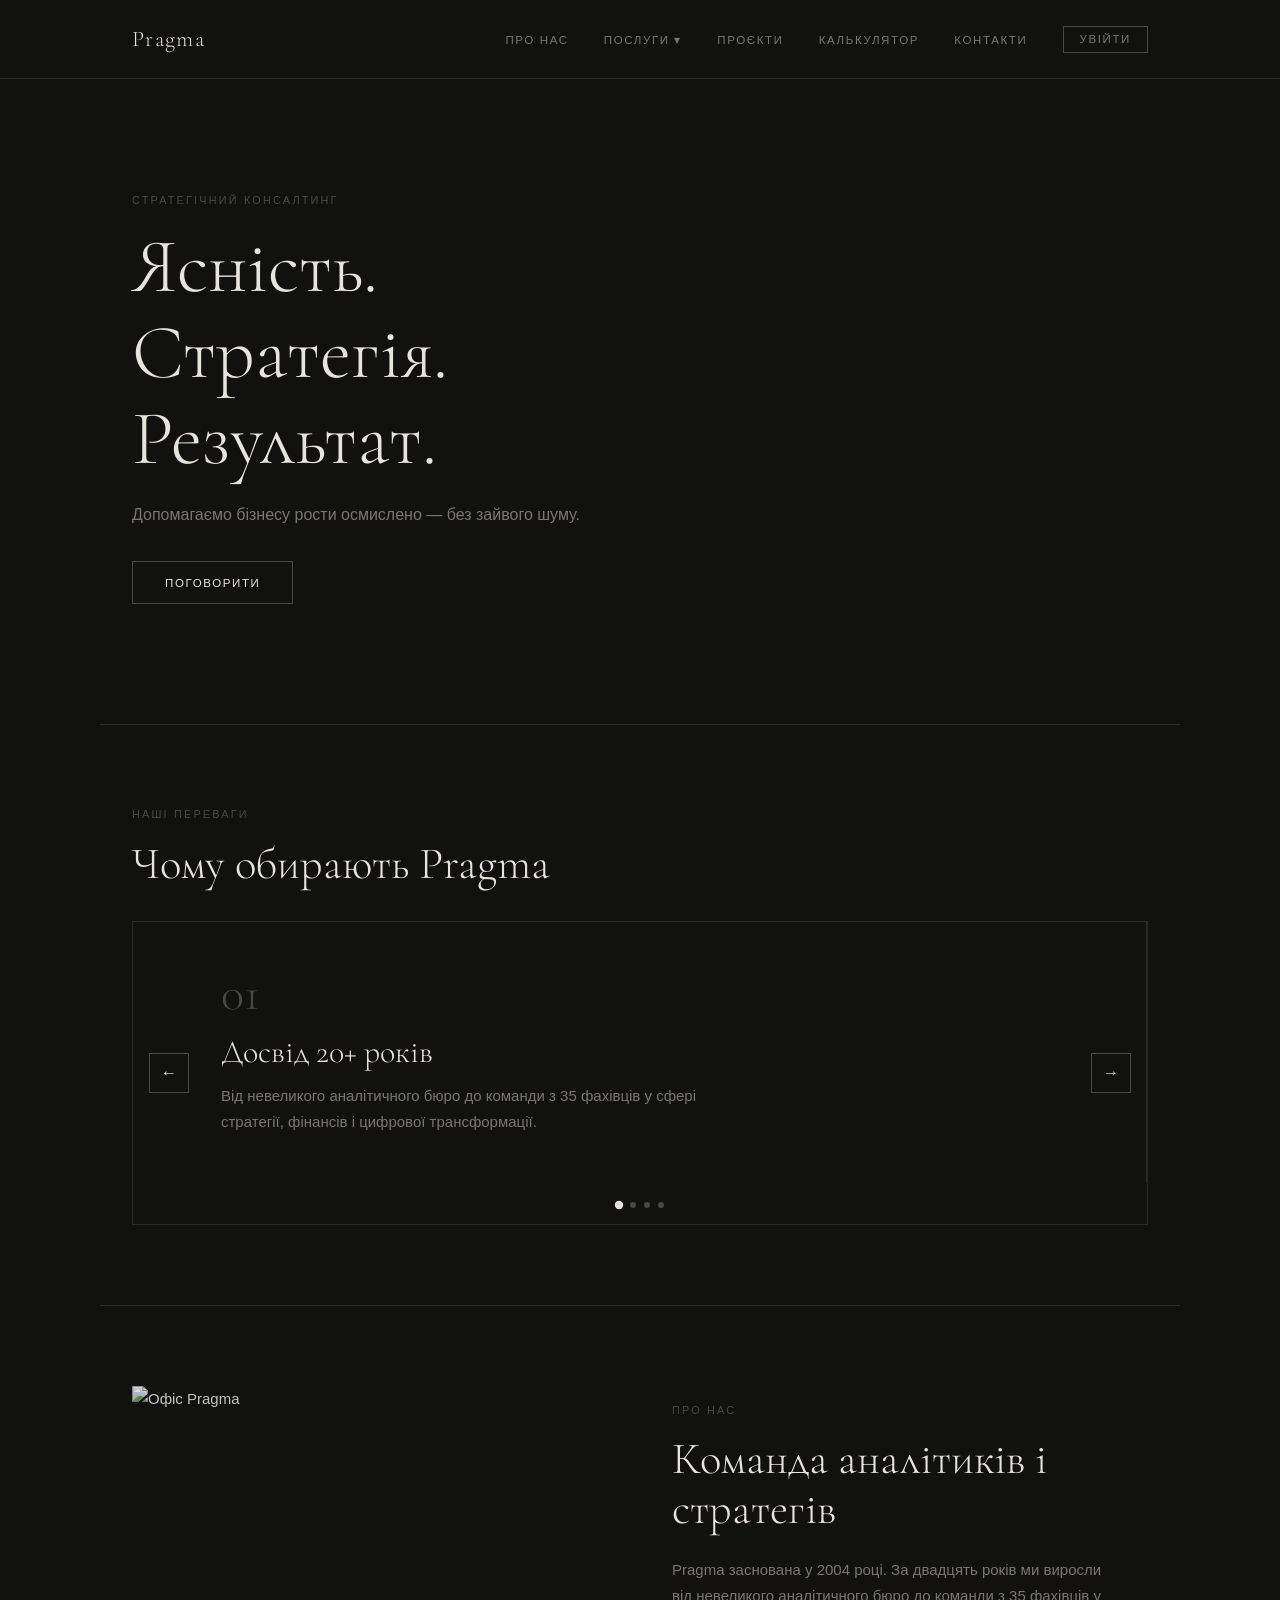
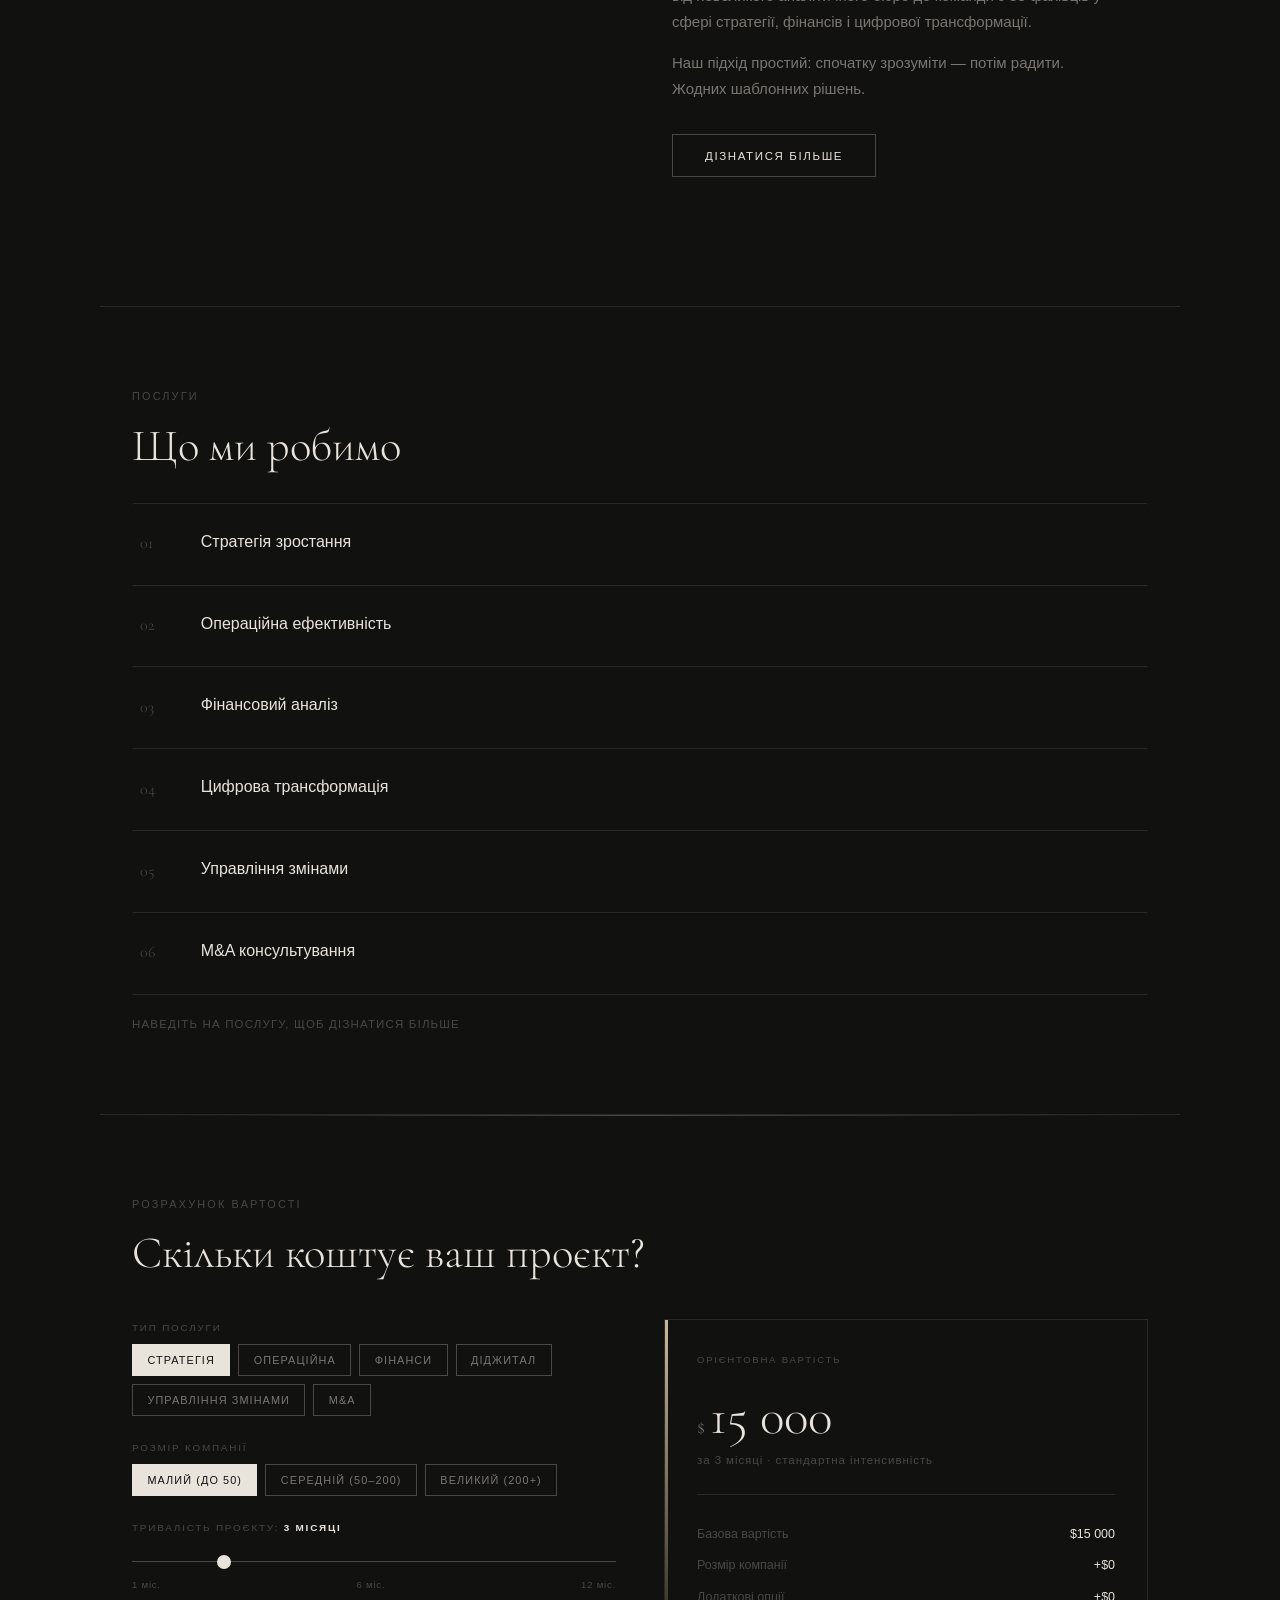
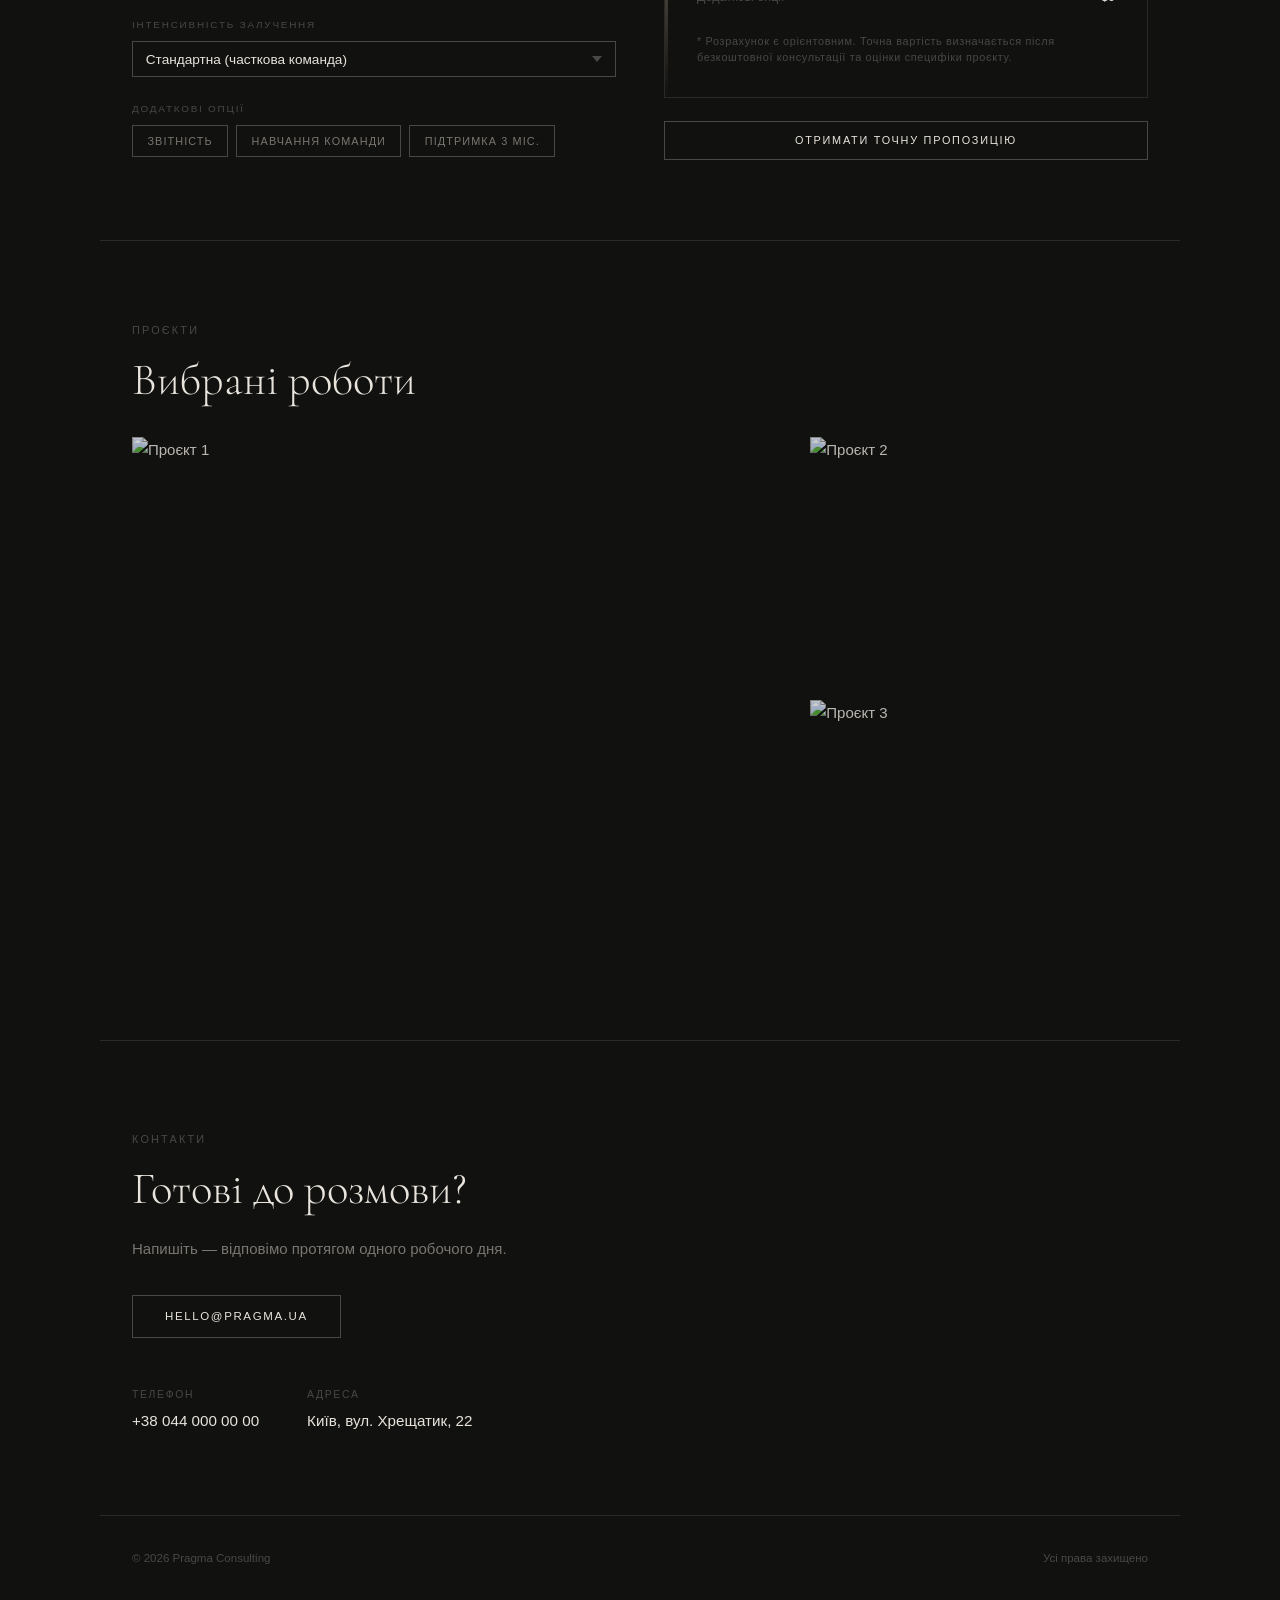
==== index.html @ 83cabb35 "Add files via upload" ====
<!DOCTYPE html>
<html lang="uk">
<head>
  <meta charset="UTF-8" />
  <meta name="viewport" content="width=device-width, initial-scale=1.0" />
  <title>Pragma — Консалтинг</title>

  <link rel="preconnect" href="https://fonts.googleapis.com" />
  <link href="https://fonts.googleapis.com/css2?family=Cormorant+Garamond:ital,wght@0,300;0,400;1,300&display=swap" rel="stylesheet" />
  <link rel="stylesheet" href="style.css" />
</head>
<body>


<!-- ─── HEADER ─── -->
<header>
  <nav>
    <span class="logo" data-scroll="home">Pragma</span>
    <ul class="nav-list">
      <li><span data-scroll="about">Про нас</span></li>

      <li class="has-sub">
        <span>Послуги ▾</span>
        <ul class="submenu">
          <li class="has-sub">
            <span>Стратегія ▸</span>
            <ul class="submenu submenu--right">
              <li><span data-scroll="services">Аналіз ринку</span></li>
              <li><span data-scroll="services">Довгостроковий план</span></li>
            </ul>
          </li>
          <li class="has-sub">
            <span>Фінанси ▸</span>
            <ul class="submenu submenu--right">
              <li><span data-scroll="services">Моделювання сценаріїв</span></li>
              <li><span data-scroll="services">Оцінка бізнесу</span></li>
            </ul>
          </li>
          <li><span data-scroll="services">Цифрова трансформація</span></li>
          <li><span data-scroll="services">Управління змінами</span></li>
        </ul>
      </li>

      <li><span data-scroll="projects">Проєкти</span></li>
      <li><span data-scroll="calculator">Калькулятор</span></li>
      <li><span data-scroll="contact">Контакти</span></li>

      <!-- Auth button / user badge -->
      <li id="navAuthItem">
        <span class="nav-auth-btn" id="navAuthBtn">Увійти</span>
      </li>
      <li id="navUserItem" style="display:none;">
        <div class="user-badge" id="userBadge">
          <div class="avatar" id="userAvatar">—</div>
          <span id="userNameLabel">—</span>
          <span class="logout-btn" id="logoutBtn">Вийти</span>
        </div>
      </li>
    </ul>
  </nav>
</header>


<main>

  <!-- ─── HERO ─── -->
  <section class="hero" id="home">
    <p class="eyebrow">Стратегічний консалтинг</p>
    <h1>Ясність.<br>Стратегія.<br>Результат.</h1>
    <p class="hero-sub">Допомагаємо бізнесу рости осмислено — без зайвого шуму.</p>
    <span class="btn" id="heroBtn"><span>Поговорити</span></span>
  </section>


  <!-- ─── SLIDER ─── -->
  <section class="slider-section" id="slider">
    <p class="eyebrow">Наші переваги</p>
    <h2 id="sliderTitle">Чому обирають Pragma</h2>

    <div class="slider">
      <div class="slider-track" id="sliderTrack">
        <div class="slide">
          <span class="slide-num">01</span>
          <h3>Досвід 20+ років</h3>
          <p>Від невеликого аналітичного бюро до команди з 35 фахівців у сфері стратегії, фінансів і цифрової трансформації.</p>
        </div>
        <div class="slide">
          <span class="slide-num">02</span>
          <h3>Індивідуальний підхід</h3>
          <p>Жодних шаблонних рішень. Ми спочатку розуміємо бізнес клієнта — і лише потім радимо.</p>
        </div>
        <div class="slide">
          <span class="slide-num">03</span>
          <h3>Вимірювані результати</h3>
          <p>Кожен проєкт має чіткі KPI. Ми відповідаємо за результат, а не лише за процес.</p>
        </div>
        <div class="slide">
          <span class="slide-num">04</span>
          <h3>Команда експертів</h3>
          <p>Стратеги, фінансові аналітики та технологічні консультанти — в одній команді.</p>
        </div>
      </div>

      <button class="slider-btn slider-btn--prev" id="sliderPrev">&#8592;</button>
      <button class="slider-btn slider-btn--next" id="sliderNext">&#8594;</button>
      <div class="slider-dots" id="sliderDots"></div>
    </div>
  </section>


  <!-- ─── ABOUT ─── -->
  <section class="about" id="about">
    <img src="images/download.jpg" alt="Офіс Pragma" />
    <div>
      <p class="eyebrow">Про нас</p>
      <h2>Команда аналітиків і стратегів</h2>
      <p id="aboutText">Pragma заснована у 2004 році. За двадцять років ми виросли від невеликого аналітичного бюро до команди з 35 фахівців у сфері стратегії, фінансів і цифрової трансформації.</p>
      <p>Наш підхід простий: спочатку зрозуміти — потім радити. Жодних шаблонних рішень.</p>
      <span class="btn btn--ghost" id="moreBtn"><span>Дізнатися більше</span></span>
      <p class="about-extra hidden" id="aboutExtra">Ми працювали з понад 200 компаніями по всій Україні та Центральній Європі. Наші клієнти — від стартапів до публічних корпорацій. Головний принцип: довгострокове партнерство, а не разова послуга.</p>
    </div>
  </section>


  <!-- ─── SERVICES ─── -->
  <section class="services" id="services">
    <p class="eyebrow">Послуги</p>
    <h2>Що ми робимо</h2>
    <ul class="service-list">
      <li data-desc="Аналіз ринку, пошук точок росту, довгостроковий план.">
        <span>01</span><div><strong>Стратегія зростання</strong></div>
      </li>
      <li data-desc="Оптимізація процесів і зниження витрат без втрати якості.">
        <span>02</span><div><strong>Операційна ефективність</strong></div>
      </li>
      <li data-desc="Моделювання сценаріїв, оцінка бізнесу, підготовка до інвестицій.">
        <span>03</span><div><strong>Фінансовий аналіз</strong></div>
      </li>
      <li data-desc="Автоматизація, нові бізнес-моделі, технологічний аудит.">
        <span>04</span><div><strong>Цифрова трансформація</strong></div>
      </li>
      <li data-desc="Підтримка команди під час організаційних перетворень.">
        <span>05</span><div><strong>Управління змінами</strong></div>
      </li>
      <li data-desc="Due diligence, оцінка ризиків, пост-злиттєва інтеграція.">
        <span>06</span><div><strong>M&amp;A консультування</strong></div>
      </li>
    </ul>
    <p class="service-hint" id="serviceHint">Наведіть на послугу, щоб дізнатися більше</p>
  </section>


  <!-- ═══════════════════════════════════════════
       CALCULATOR — Лаб. №4: Розрахункова форма
  ═══════════════════════════════════════════ -->
  <section class="calculator" id="calculator">
    <p class="eyebrow">Розрахунок вартості</p>
    <h2>Скільки коштує ваш проєкт?</h2>

    <div class="calc-grid">

      <!-- ─ Left: inputs ─ -->
      <div class="calc-form-side">

        <!-- 1. Service type -->
        <div>
          <span class="calc-label">Тип послуги</span>
          <div class="chip-group" id="chipService">
            <div class="chip selected" data-val="strategy">Стратегія</div>
            <div class="chip" data-val="operations">Операційна</div>
            <div class="chip" data-val="finance">Фінанси</div>
            <div class="chip" data-val="digital">Діджитал</div>
            <div class="chip" data-val="change">Управління змінами</div>
            <div class="chip" data-val="ma">M&amp;A</div>
          </div>
        </div>

        <!-- 2. Company size -->
        <div>
          <span class="calc-label">Розмір компанії</span>
          <div class="chip-group" id="chipSize">
            <div class="chip selected" data-val="small">Малий (до 50)</div>
            <div class="chip" data-val="medium">Середній (50–200)</div>
            <div class="chip" data-val="large">Великий (200+)</div>
          </div>
        </div>

        <!-- 3. Duration slider -->
        <div>
          <span class="calc-label">Тривалість проєкту: <strong id="durationLabel" style="color:var(--text)">3 місяці</strong></span>
          <div class="range-wrap">
            <input type="range" class="calc-range" id="durationRange" min="1" max="12" value="3" step="1" />
            <div class="range-labels"><span>1 міс.</span><span>6 міс.</span><span>12 міс.</span></div>
          </div>
        </div>

        <!-- 4. Intensity select -->
        <div>
          <span class="calc-label">Інтенсивність залучення</span>
          <select class="calc-select" id="intensitySelect">
            <option value="light">Легка (консультації)</option>
            <option value="standard" selected>Стандартна (часткова команда)</option>
            <option value="full">Повне залучення (виділена команда)</option>
          </select>
        </div>

        <!-- 5. Options -->
        <div>
          <span class="calc-label">Додаткові опції</span>
          <div class="chip-group" id="chipOptions">
            <div class="chip" data-val="reporting">Звітність</div>
            <div class="chip" data-val="training">Навчання команди</div>
            <div class="chip" data-val="support">Підтримка 3 міс.</div>
          </div>
        </div>

      </div>

      <!-- ─ Right: result ─ -->
      <div class="calc-result-side">
        <div class="result-card">
          <div>
            <p class="result-eyebrow">Орієнтовна вартість</p>
            <div class="result-price" id="resultPrice">
              <span class="result-currency">$</span><span id="priceValue">18 000</span>
            </div>
            <p class="result-period" id="resultPeriod">за 3 місяці · стандартна інтенсивність</p>

            <div class="result-breakdown" id="breakdown">
              <div class="breakdown-row">
                <span>Базова вартість</span>
                <span id="bdBase">$15 000</span>
              </div>
              <div class="breakdown-row">
                <span>Розмір компанії</span>
                <span id="bdSize">+$0</span>
              </div>
              <div class="breakdown-row">
                <span>Додаткові опції</span>
                <span id="bdOptions">+$3 000</span>
              </div>
            </div>

            <p class="result-note">* Розрахунок є орієнтовним. Точна вартість визначається після безкоштовної консультації та оцінки специфіки проєкту.</p>
          </div>
        </div>

        <button class="calc-cta" id="calcCta"><span>Отримати точну пропозицію</span></button>
      </div>

    </div>
  </section>


  <!-- ─── PROJECTS ─── -->
  <section class="projects" id="projects">
    <p class="eyebrow">Проєкти</p>
    <h2>Вибрані роботи</h2>
    <div class="photo-grid">
      <img src="images/download.jpg" alt="Проєкт 1" />
      <img src="images/pin.jpg" alt="Проєкт 2" />
      <img src="images/pin.jpg" alt="Проєкт 3" />
    </div>
  </section>


  <!-- ─── CONTACT ─── -->
  <section class="contact" id="contact">
    <p class="eyebrow">Контакти</p>
    <h2>Готові до розмови?</h2>
    <p>Напишіть — відповімо протягом одного робочого дня.</p>
    <span class="btn" id="contactBtn"><span>hello@pragma.ua</span></span>
    <dl>
      <div><dt>Телефон</dt><dd>+38 044 000 00 00</dd></div>
      <div><dt>Адреса</dt><dd>Київ, вул. Хрещатик, 22</dd></div>
    </dl>
  </section>

</main>

<footer>
  <span>© 2026 Pragma Consulting</span>
  <span>Усі права захищено</span>
</footer>


<!-- ─── MODAL 1: Phone ─── -->
<div class="modal" id="modal1">
  <div class="modal-content">
    <span class="close" data-close="modal1">&times;</span>
    <h2>Залиште номер</h2>
    <p>Ми зв'яжемося з вами</p>
    <input type="tel" id="phone1" placeholder="+380XXXXXXXXX" />
    <button id="send1">Відправити</button>
  </div>
</div>

<!-- ─── MODAL 2: Contact ─── -->
<div class="modal" id="modal2">
  <div class="modal-content">
    <span class="close" data-close="modal2">&times;</span>
    <h2>Зв'язатися</h2>
    <input type="text"  id="nameContact"  placeholder="ПІБ" />
    <input type="email" id="emailContact" placeholder="Email" />
    <input type="tel"   id="phone2"       placeholder="+380XXXXXXXXX" />
    <button id="send2">Відправити</button>
  </div>
</div>


<!-- ═══════════════════════════════════════════
     AUTH MODAL — Лаб. №4: Реєстрація / Авторизація
═══════════════════════════════════════════ -->
<div class="modal" id="modalAuth">
  <div class="modal-content">
    <span class="close" data-close="modalAuth">&times;</span>

    <!-- Tab switcher -->
    <div class="auth-tabs">
      <div class="auth-tab active" id="tabLogin">Увійти</div>
      <div class="auth-tab" id="tabRegister">Реєстрація</div>
    </div>

    <!-- ─ LOGIN PANEL ─ -->
    <div class="auth-panel active" id="panelLogin">
      <h2>З поверненням</h2>
      <p class="auth-sub">Увійдіть до свого акаунту Pragma</p>

      <div class="field-group">
        <label for="loginEmail">Email</label>
        <input type="email" id="loginEmail" placeholder="you@example.com" autocomplete="email" />
      </div>

      <div class="field-group">
        <label for="loginPassword">Пароль</label>
        <div class="password-wrap">
          <input type="password" id="loginPassword" placeholder="••••••••" autocomplete="current-password" />
          <span class="eye-toggle" id="eyeLogin">👁</span>
        </div>
      </div>

      <div class="remember-row">
        <input type="checkbox" id="rememberMe" />
        <label for="rememberMe">Запам'ятати мене</label>
        <span class="forgot-link" id="forgotLink">Забули пароль?</span>
      </div>

      <button class="auth-submit" id="loginSubmit">Увійти</button>

      <div class="auth-divider"><span>або</span></div>

      <p class="auth-switch">
        Ще немає акаунту?
        <span class="auth-switch-link" id="switchToRegister">Зареєструватися</span>
      </p>
    </div>

    <!-- ─ REGISTER PANEL ─ -->
    <div class="auth-panel" id="panelRegister">
      <h2>Створіть акаунт</h2>
      <p class="auth-sub">Отримайте доступ до персональних пропозицій</p>

      <div class="field-row">
        <div class="field-group">
          <label for="regFirstName">Ім'я</label>
          <input type="text" id="regFirstName" placeholder="Іван" autocomplete="given-name" />
        </div>
        <div class="field-group">
          <label for="regLastName">Прізвище</label>
          <input type="text" id="regLastName" placeholder="Коваленко" autocomplete="family-name" />
        </div>
      </div>

      <div class="field-group">
        <label for="regEmail">Email</label>
        <input type="email" id="regEmail" placeholder="you@example.com" autocomplete="email" />
      </div>

      <div class="field-group">
        <label for="regPhone">Телефон</label>
        <input type="tel" id="regPhone" placeholder="+380XXXXXXXXX" autocomplete="tel" />
      </div>

      <div class="field-group">
        <label for="regPassword">Пароль</label>
        <div class="password-wrap">
          <input type="password" id="regPassword" placeholder="Мінімум 8 символів" autocomplete="new-password" />
          <span class="eye-toggle" id="eyeReg">👁</span>
        </div>
        <div class="strength-bar"><div class="strength-fill" id="strengthFill"></div></div>
        <div class="strength-label" id="strengthLabel">Введіть пароль</div>
      </div>

      <div class="field-group">
        <label for="regConfirm">Підтвердіть пароль</label>
        <div class="password-wrap">
          <input type="password" id="regConfirm" placeholder="Повторіть пароль" autocomplete="new-password" />
        </div>
      </div>

      <button class="auth-submit" id="registerSubmit">Зареєструватися</button>

      <p class="auth-switch">
        Вже є акаунт?
        <span class="auth-switch-link" id="switchToLogin">Увійти</span>
      </p>
    </div>

    <!-- ─ SUCCESS STATE ─ -->
    <div class="auth-success" id="authSuccess">
      <span class="check-icon">✓</span>
      <h3 id="successTitle">Вітаємо!</h3>
      <p id="successMsg">Акаунт успішно створено. Ласкаво просимо до Pragma.</p>
    </div>

  </div>
</div>


<script src="script.js"></script>
</body>
</html>
---- style.css ----
@font-face {
  font-family: 'Proxima Nova';
  src: local('Proxima Nova'), local('ProximaNova');
  font-weight: 300;
}

*, *::before, *::after { box-sizing: border-box; margin: 0; padding: 0; }

:root {
  --bg:    #111110;
  --line:  #2a2926;
  --text:  #e8e4dc;
  --muted: #7a7670;
  --dim:   #4a4844;
  --gap:   5rem;
  --accent: #c9b89a;
}

html {
  scroll-behavior: smooth;
  scrollbar-width: none;
}
html::-webkit-scrollbar { display: none; }

body {
  font-family: 'Proxima Nova', 'Nunito Sans', 'Gill Sans', sans-serif;
  font-weight: 300;
  font-size: 15px;
  line-height: 1.75;
  color: var(--text);
  background: var(--bg);
  cursor: default;
}

h1, h2, h3 {
  font-family: 'Cormorant Garamond', serif;
  font-weight: 300;
  line-height: 1.12;
}

h1 { font-size: clamp(2.8rem, 6vw, 5rem); }
h2 { font-size: clamp(1.9rem, 3.5vw, 2.8rem); margin-bottom: 1.4rem; }
h3 { font-size: clamp(1.4rem, 2.5vw, 2rem); margin-bottom: .8rem; }

p { color: var(--muted); max-width: 52ch; }

img { display: block; width: 100%; object-fit: cover; }

a { pointer-events: none; text-decoration: none; color: inherit; }


/* ─── HEADER ─── */
header {
  position: sticky;
  top: 0;
  z-index: 100;
  background: var(--bg);
  border-bottom: 1px solid var(--line);
}

nav {
  max-width: 1080px;
  margin: 0 auto;
  padding: 1.2rem 2rem;
  display: flex;
  align-items: center;
  justify-content: space-between;
}

.logo {
  font-family: 'Cormorant Garamond', serif;
  font-size: 1.4rem;
  font-weight: 300;
  color: var(--text);
  letter-spacing: .06em;
  cursor: pointer;
}

.nav-list {
  list-style: none;
  display: flex;
  gap: 2.2rem;
  align-items: center;
}

.nav-list > li {
  position: relative;
  cursor: pointer;
}

.nav-list > li > span {
  font-size: .72rem;
  letter-spacing: .14em;
  text-transform: uppercase;
  color: var(--muted);
  transition: color .25s ease;
  white-space: nowrap;
}

.nav-list > li::after {
  content: '';
  position: absolute;
  bottom: -4px; left: 0;
  width: 0; height: 1px;
  background: var(--text);
  transition: width .3s ease;
}

.nav-list > li:hover > span { color: var(--text); }
.nav-list > li:hover::after { width: 100%; }
.nav-list > li.nav-active > span { color: var(--text); }
.nav-list > li.nav-active::after { width: 100%; }

/* Auth button in nav */
.nav-auth-btn {
  font-size: .72rem;
  letter-spacing: .14em;
  text-transform: uppercase;
  color: var(--muted);
  padding: .4rem 1rem;
  border: 1px solid var(--dim);
  cursor: pointer;
  transition: color .25s, border-color .25s, background .25s;
  white-space: nowrap;
}

.nav-auth-btn:hover {
  color: var(--bg);
  border-color: var(--text);
  background: var(--text);
}

.nav-auth-btn::after { display: none !important; }


/* ─── SUBMENUS ─── */
.submenu {
  display: none;
  position: absolute;
  top: calc(100% + 12px);
  left: 0;
  background: #1a1917;
  border: 1px solid var(--line);
  min-width: 200px;
  z-index: 200;
  list-style: none;
  padding: .4rem 0;
  opacity: 0;
  transform: translateY(-6px);
  transition: opacity .22s, transform .22s;
}

.submenu.open {
  display: block;
  opacity: 1;
  transform: translateY(0);
}

.submenu li {
  position: relative;
  padding: .55rem 1.2rem;
  cursor: pointer;
  font-size: .72rem;
  letter-spacing: .1em;
  text-transform: uppercase;
  color: var(--muted);
  transition: color .2s, background .2s;
  white-space: nowrap;
}

.submenu li:hover { color: var(--text); background: rgba(255,255,255,.04); }

.submenu--right { top: 0; left: 100%; }
.has-sub { position: relative; }


/* ─── BUTTONS ─── */
.btn {
  display: inline-block;
  margin-top: 2rem;
  padding: .65rem 2rem;
  border: 1px solid var(--dim);
  color: var(--text);
  font-size: .72rem;
  letter-spacing: .14em;
  text-transform: uppercase;
  cursor: pointer;
  position: relative;
  overflow: hidden;
  transition: border-color .25s ease;
}

.btn::before {
  content: '';
  position: absolute;
  inset: 0;
  background: var(--text);
  transform: scaleX(0);
  transform-origin: left;
  transition: transform .35s ease;
  z-index: 0;
}

.btn > span {
  position: relative;
  z-index: 1;
  transition: color .35s ease;
}

.btn:hover { border-color: var(--text); }
.btn:hover::before { transform: scaleX(1); }
.btn:hover > span { color: var(--bg); }


/* ─── EYEBROW ─── */
.eyebrow {
  font-size: .68rem;
  letter-spacing: .2em;
  text-transform: uppercase;
  color: var(--dim);
  margin-bottom: .9rem;
}


/* ─── SECTIONS ─── */
main > section {
  max-width: 1080px;
  margin: 0 auto;
  padding: var(--gap) 2rem;
  border-bottom: 1px solid var(--line);
}


/* ─── HERO ─── */
.hero { padding-top: 7rem; padding-bottom: 7rem; }
.hero h1 { margin: .6rem 0 1.2rem; }
.hero-sub { font-size: 1rem; }


/* ─── SLIDER ─── */
.slider-section { overflow: hidden; }

.slider {
  position: relative;
  margin-top: 2rem;
  overflow: hidden;
  border: 1px solid var(--line);
}

.slider-track {
  display: flex;
  transition: transform .5s cubic-bezier(.77,0,.175,1);
}

.slide {
  min-width: 100%;
  padding: 3rem 5.5rem;
  border-right: 1px solid var(--line);
}

.slide-num {
  font-family: 'Cormorant Garamond', serif;
  font-size: 3rem;
  color: var(--dim);
  display: block;
  margin-bottom: 1rem;
  line-height: 1;
}

.slide p { margin-top: .6rem; max-width: 60ch; }

.slider-btn {
  position: absolute;
  top: 50%; transform: translateY(-50%);
  background: transparent;
  border: 1px solid var(--dim);
  color: var(--text);
  width: 40px; height: 40px;
  cursor: pointer;
  font-size: 1rem;
  transition: background .2s, border-color .2s;
  z-index: 10;
}

.slider-btn:hover { background: var(--text); color: var(--bg); border-color: var(--text); }
.slider-btn--prev { left: 1rem; }
.slider-btn--next { right: 1rem; }

.slider-dots {
  display: flex;
  justify-content: center;
  gap: .5rem;
  padding: 1.2rem 0 1rem;
}

.dot {
  width: 6px; height: 6px;
  border-radius: 50%;
  background: var(--dim);
  cursor: pointer;
  transition: background .25s, transform .25s;
}

.dot.active { background: var(--text); transform: scale(1.4); }


/* ─── ABOUT ─── */
.about {
  display: grid;
  grid-template-columns: 1fr 1fr;
  gap: 4rem;
  align-items: start;
}

.about img {
  height: 440px;
  filter: grayscale(30%) brightness(.85);
  transition: filter .3s;
}

.about img:hover { filter: grayscale(0) brightness(1); }
.about div p { margin-top: .9rem; }

.about-extra {
  margin-top: .9rem;
  overflow: hidden;
  max-height: 200px;
  transition: max-height .5s ease, opacity .4s ease;
  opacity: 1;
}

.about-extra.hidden { max-height: 0; opacity: 0; }


/* ─── SERVICES ─── */
.service-list {
  list-style: none;
  margin-top: 2rem;
}

.service-list li {
  display: flex;
  gap: 1.8rem;
  padding: 1.5rem 0;
  border-top: 1px solid var(--line);
  transition: border-color .2s, background .2s;
  cursor: pointer;
  padding-left: .5rem;
  padding-right: .5rem;
  border-radius: 2px;
}

.service-list li:hover { border-color: var(--muted); background: rgba(255,255,255,.02); }
.service-list li:last-child { border-bottom: 1px solid var(--line); }

.service-list li > span {
  font-family: 'Cormorant Garamond', serif;
  font-size: 1rem;
  color: var(--dim);
  padding-top: .1rem;
  min-width: 2rem;
}

.service-list strong {
  display: block;
  font-weight: 400;
  font-size: 1rem;
  margin-bottom: .3rem;
  color: var(--text);
}

.service-list p { font-size: .9rem; }

.service-hint {
  margin-top: 1.2rem;
  font-size: .72rem;
  letter-spacing: .1em;
  text-transform: uppercase;
  color: var(--dim);
  transition: color .3s;
}


/* ─── PHOTO GRID ─── */
.photo-grid {
  margin-top: 2rem;
  display: grid;
  grid-template-columns: 2fr 1fr;
  grid-template-rows: 260px 260px;
  gap: 3px;
}

.photo-grid img {
  height: 100%;
  filter: brightness(.8);
  transition: filter .3s;
}

.photo-grid img:hover { filter: brightness(1); }
.photo-grid img:first-child { grid-row: span 2; height: 100%; }


/* ─── CONTACT ─── */
.contact p { margin-top: .6rem; }

.contact dl {
  margin-top: 2.5rem;
  display: flex;
  gap: 3rem;
  flex-wrap: wrap;
}

.contact dt {
  font-size: .65rem;
  letter-spacing: .16em;
  text-transform: uppercase;
  color: var(--dim);
  margin-bottom: .25rem;
}

.contact dd { color: var(--text); font-size: .95rem; }


/* ─── FOOTER ─── */
footer {
  max-width: 1080px;
  margin: 0 auto;
  padding: 2rem;
  display: flex;
  justify-content: space-between;
  font-size: .72rem;
  color: var(--dim);
}


/* ═══════════════════════════════════════════
   MODALS — BASE
═══════════════════════════════════════════ */
.modal {
  position: fixed;
  inset: 0;
  z-index: 9999;
  background: rgba(0,0,0,.7);
  display: flex;
  align-items: center;
  justify-content: center;
  opacity: 0;
  pointer-events: none;
  transition: opacity .3s;
}

.modal.active {
  opacity: 1;
  pointer-events: all;
}

.modal-content {
  background: #111110;
  border: 1px solid var(--line);
  padding: 2.5rem 2rem;
  width: 340px;
  text-align: center;
  position: relative;
}

.modal-content h2 { font-size: 1.6rem; margin-bottom: .4rem; }
.modal-content p  { font-size: .85rem; margin-bottom: 1.2rem; }

.modal-content input {
  width: 100%;
  padding: .6rem .8rem;
  margin-bottom: .8rem;
  background: transparent;
  border: 1px solid var(--dim);
  color: var(--text);
  font-family: inherit;
  font-size: .88rem;
  outline: none;
  transition: border-color .2s;
}

.modal-content input:focus { border-color: var(--text); }

.modal-content button {
  width: 100%;
  padding: .7rem;
  background: var(--text);
  color: var(--bg);
  border: none;
  cursor: pointer;
  font-family: inherit;
  font-size: .72rem;
  letter-spacing: .14em;
  text-transform: uppercase;
  transition: opacity .2s;
}

.modal-content button:hover { opacity: .85; }

.close {
  position: absolute;
  top: 10px; right: 14px;
  cursor: pointer;
  font-size: 20px;
  color: var(--muted);
  transition: color .2s;
}

.close:hover { color: var(--text); }

.error { border-color: #c0392b !important; }


/* ═══════════════════════════════════════════
   AUTH MODAL (Лаб. №4 — Реєстрація/Авторизація)
═══════════════════════════════════════════ */
#modalAuth .modal-content {
  width: 400px;
  padding: 3rem 2.4rem 2.4rem;
  text-align: left;
}

.auth-tabs {
  display: flex;
  border-bottom: 1px solid var(--line);
  margin-bottom: 2rem;
}

.auth-tab {
  flex: 1;
  text-align: center;
  padding: .6rem 0;
  font-size: .68rem;
  letter-spacing: .18em;
  text-transform: uppercase;
  color: var(--dim);
  cursor: pointer;
  border-bottom: 2px solid transparent;
  transition: color .25s, border-color .25s;
  position: relative;
  bottom: -1px;
}

.auth-tab.active {
  color: var(--text);
  border-bottom-color: var(--text);
}

.auth-panel { display: none; }
.auth-panel.active { display: block; }

.auth-panel h2 {
  font-size: 1.8rem;
  margin-bottom: .3rem;
  text-align: left;
}

.auth-panel .auth-sub {
  font-size: .8rem;
  color: var(--dim);
  margin-bottom: 1.6rem;
  max-width: 100%;
}

.field-group {
  margin-bottom: 1rem;
}

.field-group label {
  display: block;
  font-size: .62rem;
  letter-spacing: .15em;
  text-transform: uppercase;
  color: var(--dim);
  margin-bottom: .4rem;
}

.field-group input {
  width: 100%;
  padding: .65rem .9rem;
  background: transparent;
  border: 1px solid var(--dim);
  color: var(--text);
  font-family: inherit;
  font-size: .9rem;
  outline: none;
  transition: border-color .22s;
  margin-bottom: 0;
}

.field-group input:focus { border-color: var(--accent); }
.field-group input.error  { border-color: #c0392b; }

.field-row {
  display: grid;
  grid-template-columns: 1fr 1fr;
  gap: .8rem;
}

.auth-submit {
  width: 100%;
  margin-top: 1.4rem;
  padding: .8rem;
  background: var(--text);
  color: var(--bg);
  border: none;
  cursor: pointer;
  font-family: inherit;
  font-size: .68rem;
  letter-spacing: .18em;
  text-transform: uppercase;
  transition: opacity .2s, background .2s;
}

.auth-submit:hover { opacity: .88; }

.auth-divider {
  display: flex;
  align-items: center;
  gap: 1rem;
  margin: 1.2rem 0;
}

.auth-divider::before,
.auth-divider::after {
  content: '';
  flex: 1;
  height: 1px;
  background: var(--line);
}

.auth-divider span {
  font-size: .62rem;
  letter-spacing: .12em;
  text-transform: uppercase;
  color: var(--dim);
}

.auth-switch {
  text-align: center;
  margin-top: 1.2rem;
  font-size: .75rem;
  color: var(--dim);
}

.auth-switch-link {
  color: var(--text);
  cursor: pointer;
  text-decoration: underline;
  text-underline-offset: 3px;
  transition: color .2s;
}

.auth-switch-link:hover { color: var(--accent); }

.password-wrap {
  position: relative;
}

.password-wrap input { padding-right: 2.8rem; }

.eye-toggle {
  position: absolute;
  right: .8rem;
  top: 50%;
  transform: translateY(-50%);
  cursor: pointer;
  font-size: .9rem;
  color: var(--dim);
  transition: color .2s;
  user-select: none;
}

.eye-toggle:hover { color: var(--text); }

.strength-bar {
  height: 3px;
  margin-top: .4rem;
  background: var(--line);
  border-radius: 2px;
  overflow: hidden;
}

.strength-fill {
  height: 100%;
  width: 0%;
  transition: width .35s ease, background .35s ease;
  border-radius: 2px;
}

.strength-label {
  font-size: .6rem;
  letter-spacing: .1em;
  text-transform: uppercase;
  color: var(--dim);
  margin-top: .25rem;
  transition: color .3s;
}

.remember-row {
  display: flex;
  align-items: center;
  gap: .6rem;
  margin-top: .4rem;
}

.remember-row input[type="checkbox"] {
  width: 14px; height: 14px;
  accent-color: var(--text);
  margin-bottom: 0;
}

.remember-row label {
  font-size: .72rem;
  color: var(--dim);
  margin-bottom: 0;
  letter-spacing: 0;
  text-transform: none;
  cursor: pointer;
}

.forgot-link {
  font-size: .72rem;
  color: var(--dim);
  cursor: pointer;
  text-decoration: underline;
  text-underline-offset: 3px;
  margin-left: auto;
  transition: color .2s;
}

.forgot-link:hover { color: var(--text); }

.auth-success {
  display: none;
  text-align: center;
  padding: 1rem 0;
}

.auth-success .check-icon {
  font-size: 2.5rem;
  margin-bottom: .8rem;
  display: block;
}

.auth-success h3 {
  font-size: 1.4rem;
  margin-bottom: .4rem;
  color: var(--text);
}

.auth-success p {
  font-size: .82rem;
  color: var(--dim);
  max-width: 100%;
}

/* User badge shown after login */
.user-badge {
  display: none;
  align-items: center;
  gap: .5rem;
  font-size: .72rem;
  letter-spacing: .1em;
  text-transform: uppercase;
  color: var(--muted);
  cursor: default;
}

.user-badge .avatar {
  width: 24px; height: 24px;
  border-radius: 50%;
  background: var(--dim);
  display: flex;
  align-items: center;
  justify-content: center;
  font-size: .6rem;
  color: var(--text);
  font-family: 'Cormorant Garamond', serif;
}

.logout-btn {
  font-size: .65rem;
  color: var(--dim);
  cursor: pointer;
  border: 1px solid var(--dim);
  padding: .2rem .6rem;
  transition: color .2s, border-color .2s;
}

.logout-btn:hover { color: var(--text); border-color: var(--text); }


/* ═══════════════════════════════════════════
   CALCULATOR SECTION (Лаб. №4 — Розрахункова форма)
═══════════════════════════════════════════ */
.calculator {
  position: relative;
}

.calculator::before {
  content: '';
  position: absolute;
  top: 0; left: 2rem; right: 2rem;
  height: 1px;
  background: linear-gradient(90deg, transparent, var(--dim), transparent);
}

.calc-grid {
  display: grid;
  grid-template-columns: 1fr 1fr;
  gap: 3rem;
  margin-top: 2.5rem;
}

.calc-form-side { display: flex; flex-direction: column; gap: 1.4rem; }

.calc-label {
  font-size: .62rem;
  letter-spacing: .18em;
  text-transform: uppercase;
  color: var(--dim);
  display: block;
  margin-bottom: .5rem;
}

/* Toggle chip group */
.chip-group {
  display: flex;
  flex-wrap: wrap;
  gap: .5rem;
}

.chip {
  padding: .35rem .9rem;
  border: 1px solid var(--dim);
  font-size: .68rem;
  letter-spacing: .1em;
  text-transform: uppercase;
  color: var(--muted);
  cursor: pointer;
  transition: color .2s, border-color .2s, background .2s;
  user-select: none;
}

.chip:hover { color: var(--text); border-color: var(--muted); }

.chip.selected {
  color: var(--bg);
  background: var(--text);
  border-color: var(--text);
}

/* Range slider */
.range-wrap { position: relative; }

.calc-range {
  width: 100%;
  -webkit-appearance: none;
  appearance: none;
  height: 1px;
  background: var(--dim);
  outline: none;
  cursor: pointer;
}

.calc-range::-webkit-slider-thumb {
  -webkit-appearance: none;
  appearance: none;
  width: 14px; height: 14px;
  border-radius: 50%;
  background: var(--text);
  cursor: pointer;
  transition: transform .2s;
}

.calc-range::-webkit-slider-thumb:hover { transform: scale(1.3); }
.calc-range::-moz-range-thumb {
  width: 14px; height: 14px;
  border-radius: 50%;
  background: var(--text);
  border: none;
  cursor: pointer;
}

.range-labels {
  display: flex;
  justify-content: space-between;
  margin-top: .4rem;
  font-size: .6rem;
  letter-spacing: .08em;
  color: var(--dim);
}

/* Select */
.calc-select {
  width: 100%;
  padding: .6rem .8rem;
  background: transparent;
  border: 1px solid var(--dim);
  color: var(--text);
  font-family: inherit;
  font-size: .85rem;
  outline: none;
  cursor: pointer;
  appearance: none;
  -webkit-appearance: none;
  background-image: url("data:image/svg+xml,%3Csvg xmlns='http://www.w3.org/2000/svg' width='10' height='6'%3E%3Cpath d='M0 0l5 6 5-6z' fill='%234a4844'/%3E%3C/svg%3E");
  background-repeat: no-repeat;
  background-position: right .8rem center;
  transition: border-color .2s;
}

.calc-select:focus { border-color: var(--accent); }
.calc-select option { background: #1a1917; color: var(--text); }

/* Result panel */
.calc-result-side {
  display: flex;
  flex-direction: column;
  justify-content: space-between;
}

.result-card {
  border: 1px solid var(--line);
  padding: 2rem;
  flex: 1;
  display: flex;
  flex-direction: column;
  justify-content: space-between;
  position: relative;
  overflow: hidden;
}

.result-card::before {
  content: '';
  position: absolute;
  top: 0; left: 0;
  width: 3px;
  height: 100%;
  background: linear-gradient(180deg, var(--accent), transparent);
}

.result-eyebrow {
  font-size: .6rem;
  letter-spacing: .18em;
  text-transform: uppercase;
  color: var(--dim);
  margin-bottom: 1.5rem;
}

.result-price {
  font-family: 'Cormorant Garamond', serif;
  font-size: clamp(2.4rem, 4vw, 3.6rem);
  font-weight: 300;
  color: var(--text);
  line-height: 1;
  transition: all .4s ease;
}

.result-currency {
  font-size: 1.2rem;
  color: var(--muted);
  margin-right: .3rem;
}

.result-period {
  font-size: .72rem;
  color: var(--dim);
  margin-top: .4rem;
  letter-spacing: .08em;
}

.result-breakdown {
  margin-top: 1.5rem;
  padding-top: 1.5rem;
  border-top: 1px solid var(--line);
}

.breakdown-row {
  display: flex;
  justify-content: space-between;
  align-items: baseline;
  padding: .3rem 0;
  font-size: .78rem;
}

.breakdown-row span:first-child { color: var(--dim); }
.breakdown-row span:last-child  { color: var(--text); }

.result-note {
  margin-top: 1.2rem;
  font-size: .68rem;
  letter-spacing: .06em;
  color: var(--dim);
  max-width: 100%;
  line-height: 1.5;
}

.calc-cta {
  margin-top: 1.4rem;
  width: 100%;
  padding: .8rem;
  background: transparent;
  border: 1px solid var(--dim);
  color: var(--text);
  font-family: inherit;
  font-size: .68rem;
  letter-spacing: .16em;
  text-transform: uppercase;
  cursor: pointer;
  position: relative;
  overflow: hidden;
  transition: border-color .25s;
}

.calc-cta::before {
  content: '';
  position: absolute;
  inset: 0;
  background: var(--text);
  transform: scaleX(0);
  transform-origin: left;
  transition: transform .35s ease;
}

.calc-cta > span {
  position: relative;
  z-index: 1;
  transition: color .35s;
}

.calc-cta:hover { border-color: var(--text); }
.calc-cta:hover::before { transform: scaleX(1); }
.calc-cta:hover > span { color: var(--bg); }

/* Animated price counter */
@keyframes countUp {
  from { opacity: .4; transform: translateY(6px); }
  to   { opacity: 1;  transform: translateY(0); }
}

.price-animate { animation: countUp .35s ease forwards; }


/* ─── RESPONSIVE ─── */
@media (max-width: 760px) {
  :root { --gap: 3.5rem; }

  .nav-list { gap: 1.2rem; }

  .about { grid-template-columns: 1fr; gap: 2rem; }
  .about img { height: 240px; }

  .photo-grid { grid-template-columns: 1fr; grid-template-rows: auto; }
  .photo-grid img,
  .photo-grid img:first-child { grid-row: span 1; height: 220px; }

  footer { flex-direction: column; gap: .4rem; }

  .slide { padding: 2rem 4rem; }

  .calc-grid { grid-template-columns: 1fr; gap: 2rem; }

  #modalAuth .modal-content { width: 94vw; padding: 2rem 1.4rem; }

  .field-row { grid-template-columns: 1fr; }
}
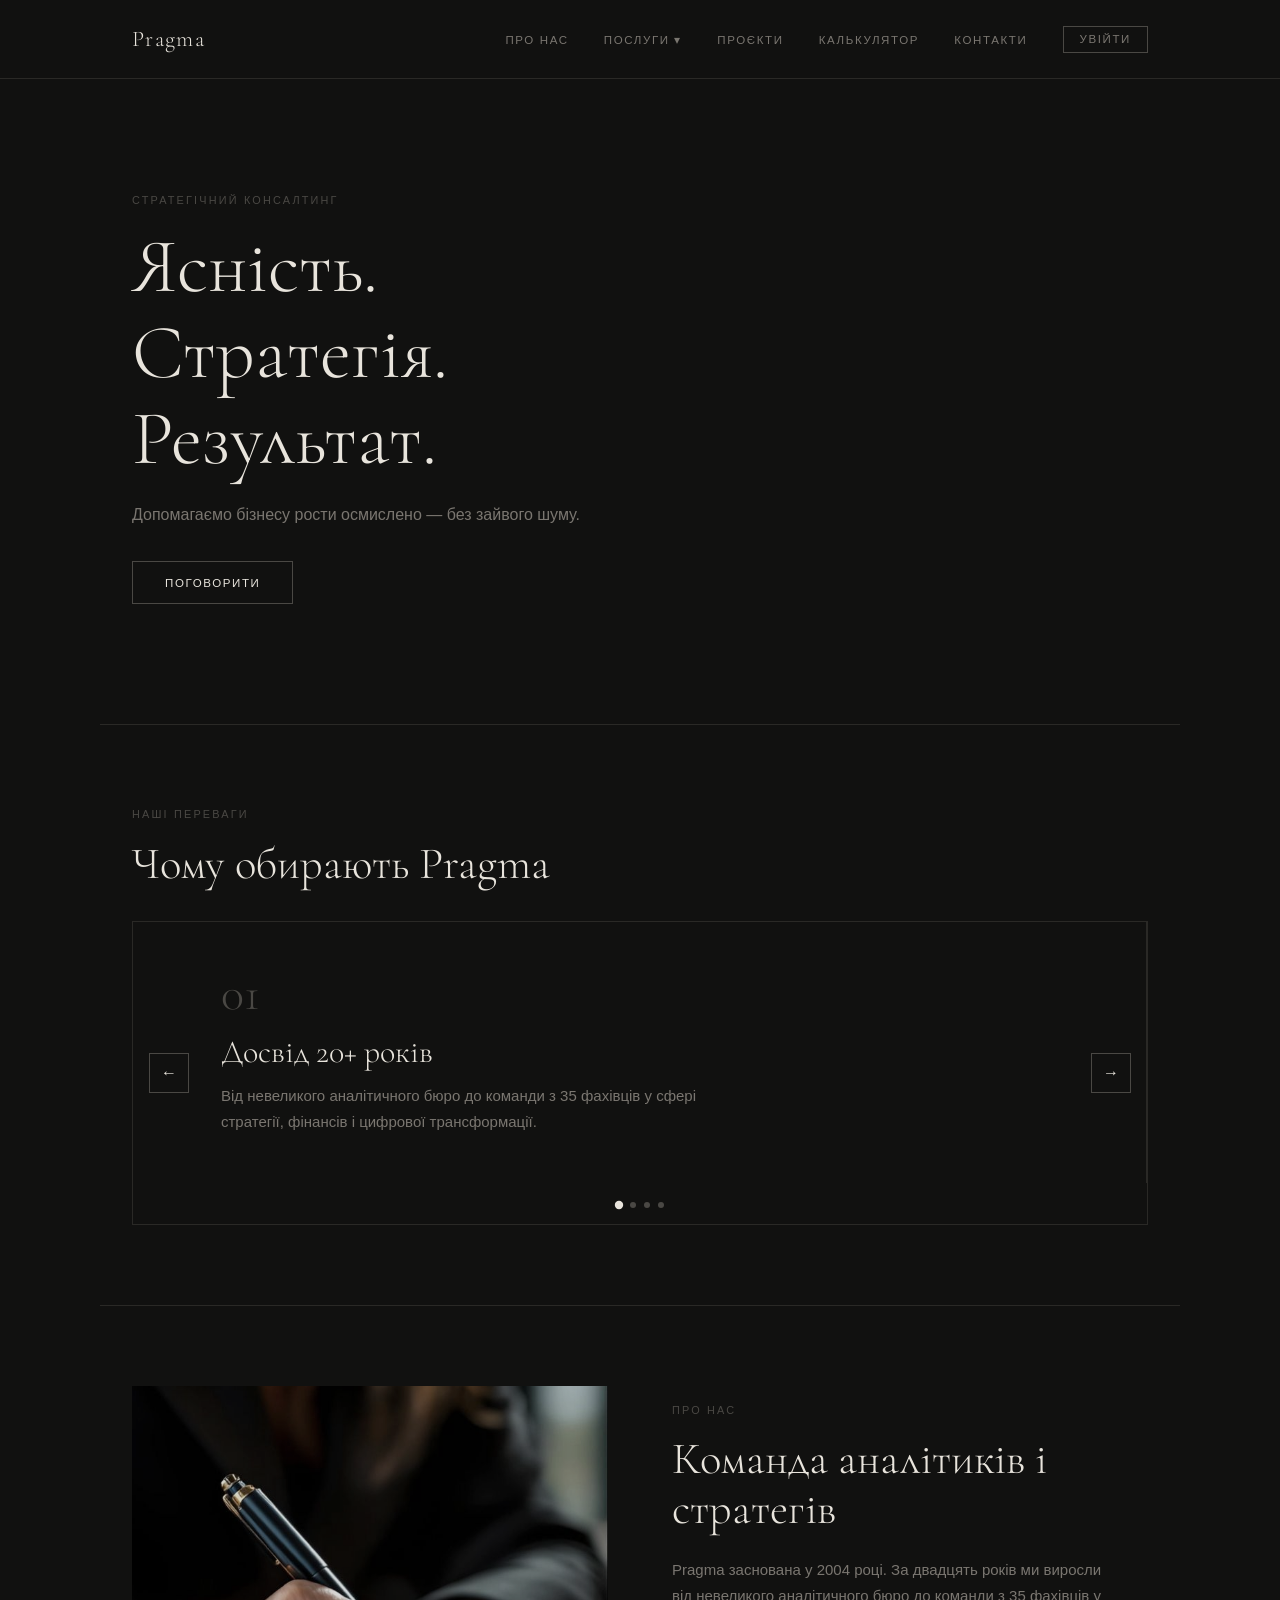
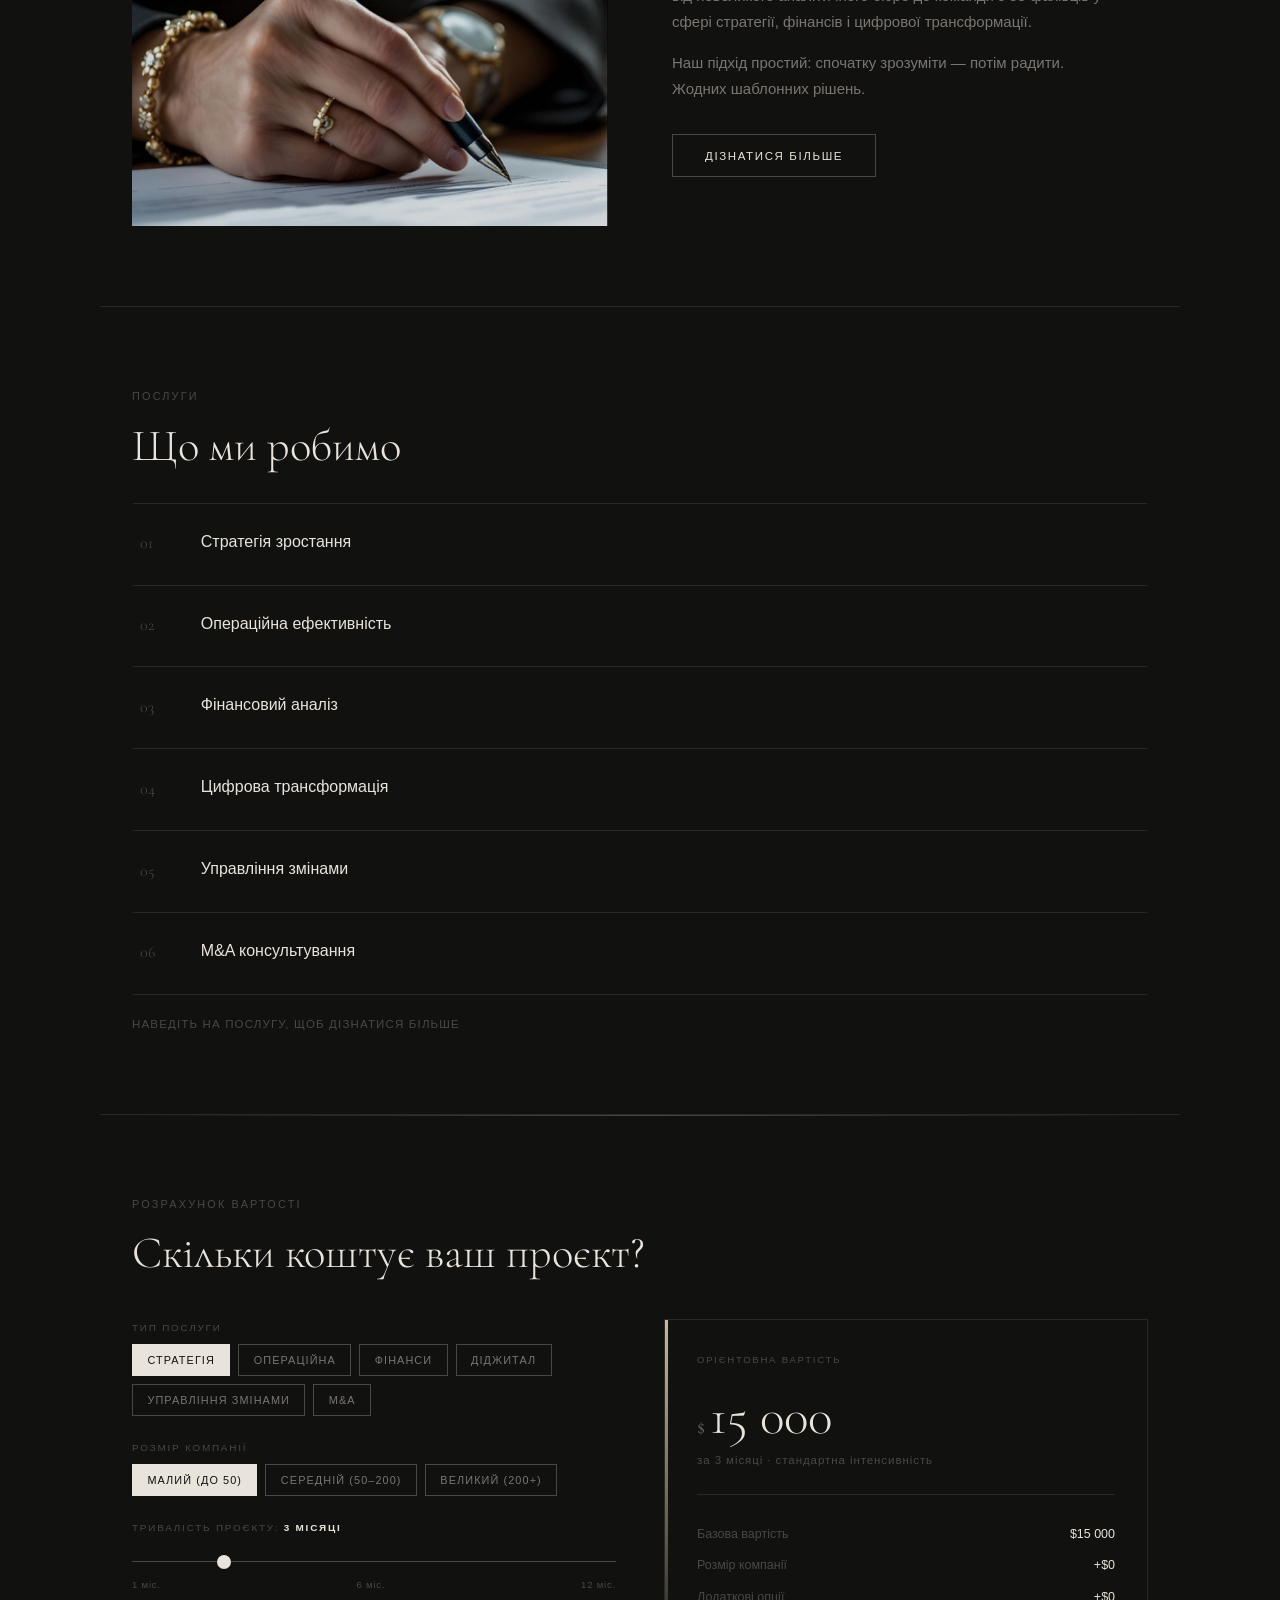
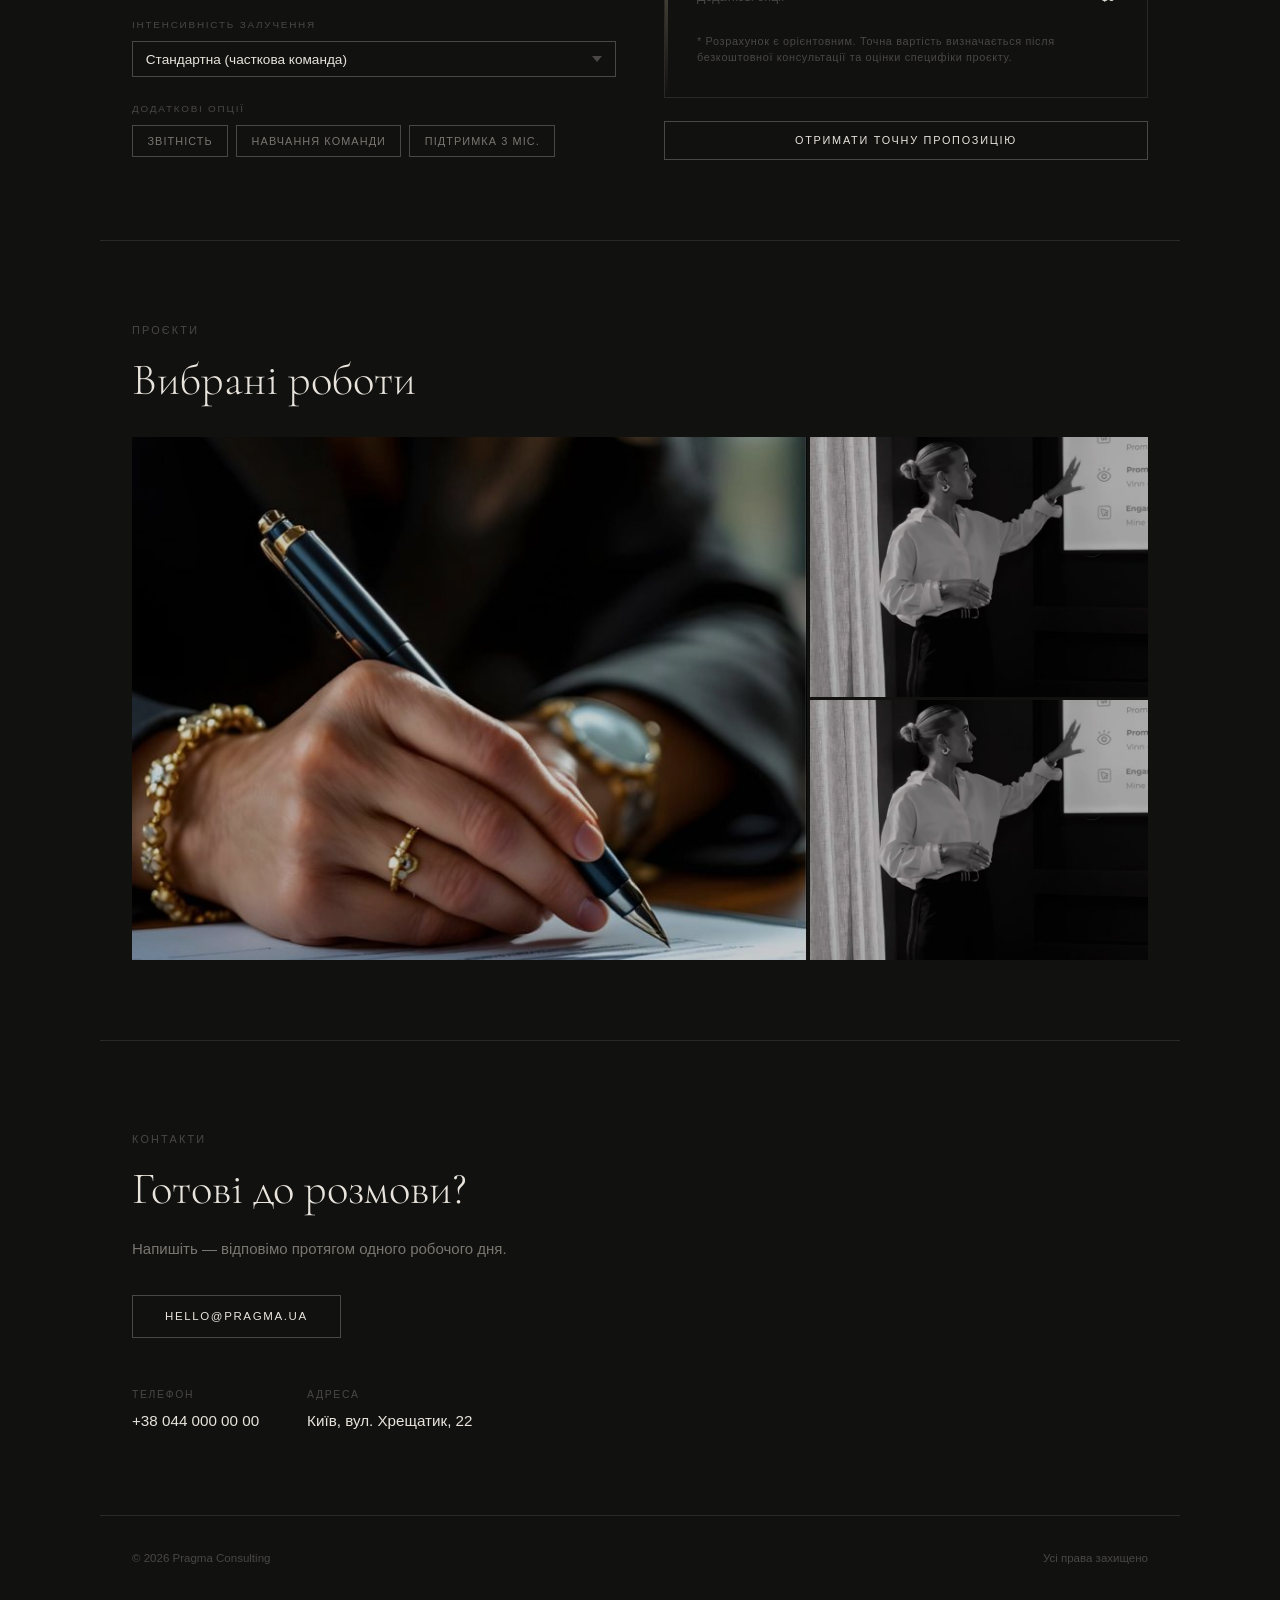
==== commit 14ad3dc4: "Images" ====
--- a/index.html
+++ b/index.html
@@ -1,422 +1,422 @@
-<!DOCTYPE html>
-<html lang="uk">
-<head>
-  <meta charset="UTF-8" />
-  <meta name="viewport" content="width=device-width, initial-scale=1.0" />
-  <title>Pragma — Консалтинг</title>
-
-  <link rel="preconnect" href="https://fonts.googleapis.com" />
-  <link href="https://fonts.googleapis.com/css2?family=Cormorant+Garamond:ital,wght@0,300;0,400;1,300&display=swap" rel="stylesheet" />
-  <link rel="stylesheet" href="style.css" />
-</head>
-<body>
-
-
-<!-- ─── HEADER ─── -->
-<header>
-  <nav>
-    <span class="logo" data-scroll="home">Pragma</span>
-    <ul class="nav-list">
-      <li><span data-scroll="about">Про нас</span></li>
-
-      <li class="has-sub">
-        <span>Послуги ▾</span>
-        <ul class="submenu">
-          <li class="has-sub">
-            <span>Стратегія ▸</span>
-            <ul class="submenu submenu--right">
-              <li><span data-scroll="services">Аналіз ринку</span></li>
-              <li><span data-scroll="services">Довгостроковий план</span></li>
-            </ul>
-          </li>
-          <li class="has-sub">
-            <span>Фінанси ▸</span>
-            <ul class="submenu submenu--right">
-              <li><span data-scroll="services">Моделювання сценаріїв</span></li>
-              <li><span data-scroll="services">Оцінка бізнесу</span></li>
-            </ul>
-          </li>
-          <li><span data-scroll="services">Цифрова трансформація</span></li>
-          <li><span data-scroll="services">Управління змінами</span></li>
-        </ul>
-      </li>
-
-      <li><span data-scroll="projects">Проєкти</span></li>
-      <li><span data-scroll="calculator">Калькулятор</span></li>
-      <li><span data-scroll="contact">Контакти</span></li>
-
-      <!-- Auth button / user badge -->
-      <li id="navAuthItem">
-        <span class="nav-auth-btn" id="navAuthBtn">Увійти</span>
-      </li>
-      <li id="navUserItem" style="display:none;">
-        <div class="user-badge" id="userBadge">
-          <div class="avatar" id="userAvatar">—</div>
-          <span id="userNameLabel">—</span>
-          <span class="logout-btn" id="logoutBtn">Вийти</span>
-        </div>
-      </li>
-    </ul>
-  </nav>
-</header>
-
-
-<main>
-
-  <!-- ─── HERO ─── -->
-  <section class="hero" id="home">
-    <p class="eyebrow">Стратегічний консалтинг</p>
-    <h1>Ясність.<br>Стратегія.<br>Результат.</h1>
-    <p class="hero-sub">Допомагаємо бізнесу рости осмислено — без зайвого шуму.</p>
-    <span class="btn" id="heroBtn"><span>Поговорити</span></span>
-  </section>
-
-
-  <!-- ─── SLIDER ─── -->
-  <section class="slider-section" id="slider">
-    <p class="eyebrow">Наші переваги</p>
-    <h2 id="sliderTitle">Чому обирають Pragma</h2>
-
-    <div class="slider">
-      <div class="slider-track" id="sliderTrack">
-        <div class="slide">
-          <span class="slide-num">01</span>
-          <h3>Досвід 20+ років</h3>
-          <p>Від невеликого аналітичного бюро до команди з 35 фахівців у сфері стратегії, фінансів і цифрової трансформації.</p>
-        </div>
-        <div class="slide">
-          <span class="slide-num">02</span>
-          <h3>Індивідуальний підхід</h3>
-          <p>Жодних шаблонних рішень. Ми спочатку розуміємо бізнес клієнта — і лише потім радимо.</p>
-        </div>
-        <div class="slide">
-          <span class="slide-num">03</span>
-          <h3>Вимірювані результати</h3>
-          <p>Кожен проєкт має чіткі KPI. Ми відповідаємо за результат, а не лише за процес.</p>
-        </div>
-        <div class="slide">
-          <span class="slide-num">04</span>
-          <h3>Команда експертів</h3>
-          <p>Стратеги, фінансові аналітики та технологічні консультанти — в одній команді.</p>
-        </div>
-      </div>
-
-      <button class="slider-btn slider-btn--prev" id="sliderPrev">&#8592;</button>
-      <button class="slider-btn slider-btn--next" id="sliderNext">&#8594;</button>
-      <div class="slider-dots" id="sliderDots"></div>
-    </div>
-  </section>
-
-
-  <!-- ─── ABOUT ─── -->
-  <section class="about" id="about">
-    <img src="images/download.jpg" alt="Офіс Pragma" />
-    <div>
-      <p class="eyebrow">Про нас</p>
-      <h2>Команда аналітиків і стратегів</h2>
-      <p id="aboutText">Pragma заснована у 2004 році. За двадцять років ми виросли від невеликого аналітичного бюро до команди з 35 фахівців у сфері стратегії, фінансів і цифрової трансформації.</p>
-      <p>Наш підхід простий: спочатку зрозуміти — потім радити. Жодних шаблонних рішень.</p>
-      <span class="btn btn--ghost" id="moreBtn"><span>Дізнатися більше</span></span>
-      <p class="about-extra hidden" id="aboutExtra">Ми працювали з понад 200 компаніями по всій Україні та Центральній Європі. Наші клієнти — від стартапів до публічних корпорацій. Головний принцип: довгострокове партнерство, а не разова послуга.</p>
-    </div>
-  </section>
-
-
-  <!-- ─── SERVICES ─── -->
-  <section class="services" id="services">
-    <p class="eyebrow">Послуги</p>
-    <h2>Що ми робимо</h2>
-    <ul class="service-list">
-      <li data-desc="Аналіз ринку, пошук точок росту, довгостроковий план.">
-        <span>01</span><div><strong>Стратегія зростання</strong></div>
-      </li>
-      <li data-desc="Оптимізація процесів і зниження витрат без втрати якості.">
-        <span>02</span><div><strong>Операційна ефективність</strong></div>
-      </li>
-      <li data-desc="Моделювання сценаріїв, оцінка бізнесу, підготовка до інвестицій.">
-        <span>03</span><div><strong>Фінансовий аналіз</strong></div>
-      </li>
-      <li data-desc="Автоматизація, нові бізнес-моделі, технологічний аудит.">
-        <span>04</span><div><strong>Цифрова трансформація</strong></div>
-      </li>
-      <li data-desc="Підтримка команди під час організаційних перетворень.">
-        <span>05</span><div><strong>Управління змінами</strong></div>
-      </li>
-      <li data-desc="Due diligence, оцінка ризиків, пост-злиттєва інтеграція.">
-        <span>06</span><div><strong>M&amp;A консультування</strong></div>
-      </li>
-    </ul>
-    <p class="service-hint" id="serviceHint">Наведіть на послугу, щоб дізнатися більше</p>
-  </section>
-
-
-  <!-- ═══════════════════════════════════════════
-       CALCULATOR — Лаб. №4: Розрахункова форма
-  ═══════════════════════════════════════════ -->
-  <section class="calculator" id="calculator">
-    <p class="eyebrow">Розрахунок вартості</p>
-    <h2>Скільки коштує ваш проєкт?</h2>
-
-    <div class="calc-grid">
-
-      <!-- ─ Left: inputs ─ -->
-      <div class="calc-form-side">
-
-        <!-- 1. Service type -->
-        <div>
-          <span class="calc-label">Тип послуги</span>
-          <div class="chip-group" id="chipService">
-            <div class="chip selected" data-val="strategy">Стратегія</div>
-            <div class="chip" data-val="operations">Операційна</div>
-            <div class="chip" data-val="finance">Фінанси</div>
-            <div class="chip" data-val="digital">Діджитал</div>
-            <div class="chip" data-val="change">Управління змінами</div>
-            <div class="chip" data-val="ma">M&amp;A</div>
-          </div>
-        </div>
-
-        <!-- 2. Company size -->
-        <div>
-          <span class="calc-label">Розмір компанії</span>
-          <div class="chip-group" id="chipSize">
-            <div class="chip selected" data-val="small">Малий (до 50)</div>
-            <div class="chip" data-val="medium">Середній (50–200)</div>
-            <div class="chip" data-val="large">Великий (200+)</div>
-          </div>
-        </div>
-
-        <!-- 3. Duration slider -->
-        <div>
-          <span class="calc-label">Тривалість проєкту: <strong id="durationLabel" style="color:var(--text)">3 місяці</strong></span>
-          <div class="range-wrap">
-            <input type="range" class="calc-range" id="durationRange" min="1" max="12" value="3" step="1" />
-            <div class="range-labels"><span>1 міс.</span><span>6 міс.</span><span>12 міс.</span></div>
-          </div>
-        </div>
-
-        <!-- 4. Intensity select -->
-        <div>
-          <span class="calc-label">Інтенсивність залучення</span>
-          <select class="calc-select" id="intensitySelect">
-            <option value="light">Легка (консультації)</option>
-            <option value="standard" selected>Стандартна (часткова команда)</option>
-            <option value="full">Повне залучення (виділена команда)</option>
-          </select>
-        </div>
-
-        <!-- 5. Options -->
-        <div>
-          <span class="calc-label">Додаткові опції</span>
-          <div class="chip-group" id="chipOptions">
-            <div class="chip" data-val="reporting">Звітність</div>
-            <div class="chip" data-val="training">Навчання команди</div>
-            <div class="chip" data-val="support">Підтримка 3 міс.</div>
-          </div>
-        </div>
-
-      </div>
-
-      <!-- ─ Right: result ─ -->
-      <div class="calc-result-side">
-        <div class="result-card">
-          <div>
-            <p class="result-eyebrow">Орієнтовна вартість</p>
-            <div class="result-price" id="resultPrice">
-              <span class="result-currency">$</span><span id="priceValue">18 000</span>
-            </div>
-            <p class="result-period" id="resultPeriod">за 3 місяці · стандартна інтенсивність</p>
-
-            <div class="result-breakdown" id="breakdown">
-              <div class="breakdown-row">
-                <span>Базова вартість</span>
-                <span id="bdBase">$15 000</span>
-              </div>
-              <div class="breakdown-row">
-                <span>Розмір компанії</span>
-                <span id="bdSize">+$0</span>
-              </div>
-              <div class="breakdown-row">
-                <span>Додаткові опції</span>
-                <span id="bdOptions">+$3 000</span>
-              </div>
-            </div>
-
-            <p class="result-note">* Розрахунок є орієнтовним. Точна вартість визначається після безкоштовної консультації та оцінки специфіки проєкту.</p>
-          </div>
-        </div>
-
-        <button class="calc-cta" id="calcCta"><span>Отримати точну пропозицію</span></button>
-      </div>
-
-    </div>
-  </section>
-
-
-  <!-- ─── PROJECTS ─── -->
-  <section class="projects" id="projects">
-    <p class="eyebrow">Проєкти</p>
-    <h2>Вибрані роботи</h2>
-    <div class="photo-grid">
-      <img src="images/download.jpg" alt="Проєкт 1" />
-      <img src="images/pin.jpg" alt="Проєкт 2" />
-      <img src="images/pin.jpg" alt="Проєкт 3" />
-    </div>
-  </section>
-
-
-  <!-- ─── CONTACT ─── -->
-  <section class="contact" id="contact">
-    <p class="eyebrow">Контакти</p>
-    <h2>Готові до розмови?</h2>
-    <p>Напишіть — відповімо протягом одного робочого дня.</p>
-    <span class="btn" id="contactBtn"><span>hello@pragma.ua</span></span>
-    <dl>
-      <div><dt>Телефон</dt><dd>+38 044 000 00 00</dd></div>
-      <div><dt>Адреса</dt><dd>Київ, вул. Хрещатик, 22</dd></div>
-    </dl>
-  </section>
-
-</main>
-
-<footer>
-  <span>© 2026 Pragma Consulting</span>
-  <span>Усі права захищено</span>
-</footer>
-
-
-<!-- ─── MODAL 1: Phone ─── -->
-<div class="modal" id="modal1">
-  <div class="modal-content">
-    <span class="close" data-close="modal1">&times;</span>
-    <h2>Залиште номер</h2>
-    <p>Ми зв'яжемося з вами</p>
-    <input type="tel" id="phone1" placeholder="+380XXXXXXXXX" />
-    <button id="send1">Відправити</button>
-  </div>
-</div>
-
-<!-- ─── MODAL 2: Contact ─── -->
-<div class="modal" id="modal2">
-  <div class="modal-content">
-    <span class="close" data-close="modal2">&times;</span>
-    <h2>Зв'язатися</h2>
-    <input type="text"  id="nameContact"  placeholder="ПІБ" />
-    <input type="email" id="emailContact" placeholder="Email" />
-    <input type="tel"   id="phone2"       placeholder="+380XXXXXXXXX" />
-    <button id="send2">Відправити</button>
-  </div>
-</div>
-
-
-<!-- ═══════════════════════════════════════════
-     AUTH MODAL — Лаб. №4: Реєстрація / Авторизація
-═══════════════════════════════════════════ -->
-<div class="modal" id="modalAuth">
-  <div class="modal-content">
-    <span class="close" data-close="modalAuth">&times;</span>
-
-    <!-- Tab switcher -->
-    <div class="auth-tabs">
-      <div class="auth-tab active" id="tabLogin">Увійти</div>
-      <div class="auth-tab" id="tabRegister">Реєстрація</div>
-    </div>
-
-    <!-- ─ LOGIN PANEL ─ -->
-    <div class="auth-panel active" id="panelLogin">
-      <h2>З поверненням</h2>
-      <p class="auth-sub">Увійдіть до свого акаунту Pragma</p>
-
-      <div class="field-group">
-        <label for="loginEmail">Email</label>
-        <input type="email" id="loginEmail" placeholder="you@example.com" autocomplete="email" />
-      </div>
-
-      <div class="field-group">
-        <label for="loginPassword">Пароль</label>
-        <div class="password-wrap">
-          <input type="password" id="loginPassword" placeholder="••••••••" autocomplete="current-password" />
-          <span class="eye-toggle" id="eyeLogin">👁</span>
-        </div>
-      </div>
-
-      <div class="remember-row">
-        <input type="checkbox" id="rememberMe" />
-        <label for="rememberMe">Запам'ятати мене</label>
-        <span class="forgot-link" id="forgotLink">Забули пароль?</span>
-      </div>
-
-      <button class="auth-submit" id="loginSubmit">Увійти</button>
-
-      <div class="auth-divider"><span>або</span></div>
-
-      <p class="auth-switch">
-        Ще немає акаунту?
-        <span class="auth-switch-link" id="switchToRegister">Зареєструватися</span>
-      </p>
-    </div>
-
-    <!-- ─ REGISTER PANEL ─ -->
-    <div class="auth-panel" id="panelRegister">
-      <h2>Створіть акаунт</h2>
-      <p class="auth-sub">Отримайте доступ до персональних пропозицій</p>
-
-      <div class="field-row">
-        <div class="field-group">
-          <label for="regFirstName">Ім'я</label>
-          <input type="text" id="regFirstName" placeholder="Іван" autocomplete="given-name" />
-        </div>
-        <div class="field-group">
-          <label for="regLastName">Прізвище</label>
-          <input type="text" id="regLastName" placeholder="Коваленко" autocomplete="family-name" />
-        </div>
-      </div>
-
-      <div class="field-group">
-        <label for="regEmail">Email</label>
-        <input type="email" id="regEmail" placeholder="you@example.com" autocomplete="email" />
-      </div>
-
-      <div class="field-group">
-        <label for="regPhone">Телефон</label>
-        <input type="tel" id="regPhone" placeholder="+380XXXXXXXXX" autocomplete="tel" />
-      </div>
-
-      <div class="field-group">
-        <label for="regPassword">Пароль</label>
-        <div class="password-wrap">
-          <input type="password" id="regPassword" placeholder="Мінімум 8 символів" autocomplete="new-password" />
-          <span class="eye-toggle" id="eyeReg">👁</span>
-        </div>
-        <div class="strength-bar"><div class="strength-fill" id="strengthFill"></div></div>
-        <div class="strength-label" id="strengthLabel">Введіть пароль</div>
-      </div>
-
-      <div class="field-group">
-        <label for="regConfirm">Підтвердіть пароль</label>
-        <div class="password-wrap">
-          <input type="password" id="regConfirm" placeholder="Повторіть пароль" autocomplete="new-password" />
-        </div>
-      </div>
-
-      <button class="auth-submit" id="registerSubmit">Зареєструватися</button>
-
-      <p class="auth-switch">
-        Вже є акаунт?
-        <span class="auth-switch-link" id="switchToLogin">Увійти</span>
-      </p>
-    </div>
-
-    <!-- ─ SUCCESS STATE ─ -->
-    <div class="auth-success" id="authSuccess">
-      <span class="check-icon">✓</span>
-      <h3 id="successTitle">Вітаємо!</h3>
-      <p id="successMsg">Акаунт успішно створено. Ласкаво просимо до Pragma.</p>
-    </div>
-
-  </div>
-</div>
-
-
-<script src="script.js"></script>
-</body>
+<!DOCTYPE html>
+<html lang="uk">
+<head>
+  <meta charset="UTF-8" />
+  <meta name="viewport" content="width=device-width, initial-scale=1.0" />
+  <title>Pragma — Консалтинг</title>
+
+  <link rel="preconnect" href="https://fonts.googleapis.com" />
+  <link href="https://fonts.googleapis.com/css2?family=Cormorant+Garamond:ital,wght@0,300;0,400;1,300&display=swap" rel="stylesheet" />
+  <link rel="stylesheet" href="style.css" />
+</head>
+<body>
+
+
+<!-- ─── HEADER ─── -->
+<header>
+  <nav>
+    <span class="logo" data-scroll="home">Pragma</span>
+    <ul class="nav-list">
+      <li><span data-scroll="about">Про нас</span></li>
+
+      <li class="has-sub">
+        <span>Послуги ▾</span>
+        <ul class="submenu">
+          <li class="has-sub">
+            <span>Стратегія ▸</span>
+            <ul class="submenu submenu--right">
+              <li><span data-scroll="services">Аналіз ринку</span></li>
+              <li><span data-scroll="services">Довгостроковий план</span></li>
+            </ul>
+          </li>
+          <li class="has-sub">
+            <span>Фінанси ▸</span>
+            <ul class="submenu submenu--right">
+              <li><span data-scroll="services">Моделювання сценаріїв</span></li>
+              <li><span data-scroll="services">Оцінка бізнесу</span></li>
+            </ul>
+          </li>
+          <li><span data-scroll="services">Цифрова трансформація</span></li>
+          <li><span data-scroll="services">Управління змінами</span></li>
+        </ul>
+      </li>
+
+      <li><span data-scroll="projects">Проєкти</span></li>
+      <li><span data-scroll="calculator">Калькулятор</span></li>
+      <li><span data-scroll="contact">Контакти</span></li>
+
+      <!-- Auth button / user badge -->
+      <li id="navAuthItem">
+        <span class="nav-auth-btn" id="navAuthBtn">Увійти</span>
+      </li>
+      <li id="navUserItem" style="display:none;">
+        <div class="user-badge" id="userBadge">
+          <div class="avatar" id="userAvatar">—</div>
+          <span id="userNameLabel">—</span>
+          <span class="logout-btn" id="logoutBtn">Вийти</span>
+        </div>
+      </li>
+    </ul>
+  </nav>
+</header>
+
+
+<main>
+
+  <!-- ─── HERO ─── -->
+  <section class="hero" id="home">
+    <p class="eyebrow">Стратегічний консалтинг</p>
+    <h1>Ясність.<br>Стратегія.<br>Результат.</h1>
+    <p class="hero-sub">Допомагаємо бізнесу рости осмислено — без зайвого шуму.</p>
+    <span class="btn" id="heroBtn"><span>Поговорити</span></span>
+  </section>
+
+
+  <!-- ─── SLIDER ─── -->
+  <section class="slider-section" id="slider">
+    <p class="eyebrow">Наші переваги</p>
+    <h2 id="sliderTitle">Чому обирають Pragma</h2>
+
+    <div class="slider">
+      <div class="slider-track" id="sliderTrack">
+        <div class="slide">
+          <span class="slide-num">01</span>
+          <h3>Досвід 20+ років</h3>
+          <p>Від невеликого аналітичного бюро до команди з 35 фахівців у сфері стратегії, фінансів і цифрової трансформації.</p>
+        </div>
+        <div class="slide">
+          <span class="slide-num">02</span>
+          <h3>Індивідуальний підхід</h3>
+          <p>Жодних шаблонних рішень. Ми спочатку розуміємо бізнес клієнта — і лише потім радимо.</p>
+        </div>
+        <div class="slide">
+          <span class="slide-num">03</span>
+          <h3>Вимірювані результати</h3>
+          <p>Кожен проєкт має чіткі KPI. Ми відповідаємо за результат, а не лише за процес.</p>
+        </div>
+        <div class="slide">
+          <span class="slide-num">04</span>
+          <h3>Команда експертів</h3>
+          <p>Стратеги, фінансові аналітики та технологічні консультанти — в одній команді.</p>
+        </div>
+      </div>
+
+      <button class="slider-btn slider-btn--prev" id="sliderPrev">&#8592;</button>
+      <button class="slider-btn slider-btn--next" id="sliderNext">&#8594;</button>
+      <div class="slider-dots" id="sliderDots"></div>
+    </div>
+  </section>
+
+
+  <!-- ─── ABOUT ─── -->
+  <section class="about" id="about">
+    <img src="images/download.jpg" alt="Офіс Pragma" />
+    <div>
+      <p class="eyebrow">Про нас</p>
+      <h2>Команда аналітиків і стратегів</h2>
+      <p id="aboutText">Pragma заснована у 2004 році. За двадцять років ми виросли від невеликого аналітичного бюро до команди з 35 фахівців у сфері стратегії, фінансів і цифрової трансформації.</p>
+      <p>Наш підхід простий: спочатку зрозуміти — потім радити. Жодних шаблонних рішень.</p>
+      <span class="btn btn--ghost" id="moreBtn"><span>Дізнатися більше</span></span>
+      <p class="about-extra hidden" id="aboutExtra">Ми працювали з понад 200 компаніями по всій Україні та Центральній Європі. Наші клієнти — від стартапів до публічних корпорацій. Головний принцип: довгострокове партнерство, а не разова послуга.</p>
+    </div>
+  </section>
+
+
+  <!-- ─── SERVICES ─── -->
+  <section class="services" id="services">
+    <p class="eyebrow">Послуги</p>
+    <h2>Що ми робимо</h2>
+    <ul class="service-list">
+      <li data-desc="Аналіз ринку, пошук точок росту, довгостроковий план.">
+        <span>01</span><div><strong>Стратегія зростання</strong></div>
+      </li>
+      <li data-desc="Оптимізація процесів і зниження витрат без втрати якості.">
+        <span>02</span><div><strong>Операційна ефективність</strong></div>
+      </li>
+      <li data-desc="Моделювання сценаріїв, оцінка бізнесу, підготовка до інвестицій.">
+        <span>03</span><div><strong>Фінансовий аналіз</strong></div>
+      </li>
+      <li data-desc="Автоматизація, нові бізнес-моделі, технологічний аудит.">
+        <span>04</span><div><strong>Цифрова трансформація</strong></div>
+      </li>
+      <li data-desc="Підтримка команди під час організаційних перетворень.">
+        <span>05</span><div><strong>Управління змінами</strong></div>
+      </li>
+      <li data-desc="Due diligence, оцінка ризиків, пост-злиттєва інтеграція.">
+        <span>06</span><div><strong>M&amp;A консультування</strong></div>
+      </li>
+    </ul>
+    <p class="service-hint" id="serviceHint">Наведіть на послугу, щоб дізнатися більше</p>
+  </section>
+
+
+  <!-- ═══════════════════════════════════════════
+       CALCULATOR — Лаб. №4: Розрахункова форма
+  ═══════════════════════════════════════════ -->
+  <section class="calculator" id="calculator">
+    <p class="eyebrow">Розрахунок вартості</p>
+    <h2>Скільки коштує ваш проєкт?</h2>
+
+    <div class="calc-grid">
+
+      <!-- ─ Left: inputs ─ -->
+      <div class="calc-form-side">
+
+        <!-- 1. Service type -->
+        <div>
+          <span class="calc-label">Тип послуги</span>
+          <div class="chip-group" id="chipService">
+            <div class="chip selected" data-val="strategy">Стратегія</div>
+            <div class="chip" data-val="operations">Операційна</div>
+            <div class="chip" data-val="finance">Фінанси</div>
+            <div class="chip" data-val="digital">Діджитал</div>
+            <div class="chip" data-val="change">Управління змінами</div>
+            <div class="chip" data-val="ma">M&amp;A</div>
+          </div>
+        </div>
+
+        <!-- 2. Company size -->
+        <div>
+          <span class="calc-label">Розмір компанії</span>
+          <div class="chip-group" id="chipSize">
+            <div class="chip selected" data-val="small">Малий (до 50)</div>
+            <div class="chip" data-val="medium">Середній (50–200)</div>
+            <div class="chip" data-val="large">Великий (200+)</div>
+          </div>
+        </div>
+
+        <!-- 3. Duration slider -->
+        <div>
+          <span class="calc-label">Тривалість проєкту: <strong id="durationLabel" style="color:var(--text)">3 місяці</strong></span>
+          <div class="range-wrap">
+            <input type="range" class="calc-range" id="durationRange" min="1" max="12" value="3" step="1" />
+            <div class="range-labels"><span>1 міс.</span><span>6 міс.</span><span>12 міс.</span></div>
+          </div>
+        </div>
+
+        <!-- 4. Intensity select -->
+        <div>
+          <span class="calc-label">Інтенсивність залучення</span>
+          <select class="calc-select" id="intensitySelect">
+            <option value="light">Легка (консультації)</option>
+            <option value="standard" selected>Стандартна (часткова команда)</option>
+            <option value="full">Повне залучення (виділена команда)</option>
+          </select>
+        </div>
+
+        <!-- 5. Options -->
+        <div>
+          <span class="calc-label">Додаткові опції</span>
+          <div class="chip-group" id="chipOptions">
+            <div class="chip" data-val="reporting">Звітність</div>
+            <div class="chip" data-val="training">Навчання команди</div>
+            <div class="chip" data-val="support">Підтримка 3 міс.</div>
+          </div>
+        </div>
+
+      </div>
+
+      <!-- ─ Right: result ─ -->
+      <div class="calc-result-side">
+        <div class="result-card">
+          <div>
+            <p class="result-eyebrow">Орієнтовна вартість</p>
+            <div class="result-price" id="resultPrice">
+              <span class="result-currency">$</span><span id="priceValue">18 000</span>
+            </div>
+            <p class="result-period" id="resultPeriod">за 3 місяці · стандартна інтенсивність</p>
+
+            <div class="result-breakdown" id="breakdown">
+              <div class="breakdown-row">
+                <span>Базова вартість</span>
+                <span id="bdBase">$15 000</span>
+              </div>
+              <div class="breakdown-row">
+                <span>Розмір компанії</span>
+                <span id="bdSize">+$0</span>
+              </div>
+              <div class="breakdown-row">
+                <span>Додаткові опції</span>
+                <span id="bdOptions">+$3 000</span>
+              </div>
+            </div>
+
+            <p class="result-note">* Розрахунок є орієнтовним. Точна вартість визначається після безкоштовної консультації та оцінки специфіки проєкту.</p>
+          </div>
+        </div>
+
+        <button class="calc-cta" id="calcCta"><span>Отримати точну пропозицію</span></button>
+      </div>
+
+    </div>
+  </section>
+
+
+  <!-- ─── PROJECTS ─── -->
+  <section class="projects" id="projects">
+    <p class="eyebrow">Проєкти</p>
+    <h2>Вибрані роботи</h2>
+    <div class="photo-grid">
+      <img src="images/download.jpg" alt="Проєкт 1" />
+      <img src="images/pin.jpg" alt="Проєкт 2" />
+      <img src="images/pin.jpg" alt="Проєкт 3" />
+    </div>
+  </section>
+
+
+  <!-- ─── CONTACT ─── -->
+  <section class="contact" id="contact">
+    <p class="eyebrow">Контакти</p>
+    <h2>Готові до розмови?</h2>
+    <p>Напишіть — відповімо протягом одного робочого дня.</p>
+    <span class="btn" id="contactBtn"><span>hello@pragma.ua</span></span>
+    <dl>
+      <div><dt>Телефон</dt><dd>+38 044 000 00 00</dd></div>
+      <div><dt>Адреса</dt><dd>Київ, вул. Хрещатик, 22</dd></div>
+    </dl>
+  </section>
+
+</main>
+
+<footer>
+  <span>© 2026 Pragma Consulting</span>
+  <span>Усі права захищено</span>
+</footer>
+
+
+<!-- ─── MODAL 1: Phone ─── -->
+<div class="modal" id="modal1">
+  <div class="modal-content">
+    <span class="close" data-close="modal1">&times;</span>
+    <h2>Залиште номер</h2>
+    <p>Ми зв'яжемося з вами</p>
+    <input type="tel" id="phone1" placeholder="+380XXXXXXXXX" />
+    <button id="send1">Відправити</button>
+  </div>
+</div>
+
+<!-- ─── MODAL 2: Contact ─── -->
+<div class="modal" id="modal2">
+  <div class="modal-content">
+    <span class="close" data-close="modal2">&times;</span>
+    <h2>Зв'язатися</h2>
+    <input type="text"  id="nameContact"  placeholder="ПІБ" />
+    <input type="email" id="emailContact" placeholder="Email" />
+    <input type="tel"   id="phone2"       placeholder="+380XXXXXXXXX" />
+    <button id="send2">Відправити</button>
+  </div>
+</div>
+
+
+<!-- ═══════════════════════════════════════════
+     AUTH MODAL — Лаб. №4: Реєстрація / Авторизація
+═══════════════════════════════════════════ -->
+<div class="modal" id="modalAuth">
+  <div class="modal-content">
+    <span class="close" data-close="modalAuth">&times;</span>
+
+    <!-- Tab switcher -->
+    <div class="auth-tabs">
+      <div class="auth-tab active" id="tabLogin">Увійти</div>
+      <div class="auth-tab" id="tabRegister">Реєстрація</div>
+    </div>
+
+    <!-- ─ LOGIN PANEL ─ -->
+    <div class="auth-panel active" id="panelLogin">
+      <h2>З поверненням</h2>
+      <p class="auth-sub">Увійдіть до свого акаунту Pragma</p>
+
+      <div class="field-group">
+        <label for="loginEmail">Email</label>
+        <input type="email" id="loginEmail" placeholder="you@example.com" autocomplete="email" />
+      </div>
+
+      <div class="field-group">
+        <label for="loginPassword">Пароль</label>
+        <div class="password-wrap">
+          <input type="password" id="loginPassword" placeholder="••••••••" autocomplete="current-password" />
+          <span class="eye-toggle" id="eyeLogin">👁</span>
+        </div>
+      </div>
+
+      <div class="remember-row">
+        <input type="checkbox" id="rememberMe" />
+        <label for="rememberMe">Запам'ятати мене</label>
+        <span class="forgot-link" id="forgotLink">Забули пароль?</span>
+      </div>
+
+      <button class="auth-submit" id="loginSubmit">Увійти</button>
+
+      <div class="auth-divider"><span>або</span></div>
+
+      <p class="auth-switch">
+        Ще немає акаунту?
+        <span class="auth-switch-link" id="switchToRegister">Зареєструватися</span>
+      </p>
+    </div>
+
+    <!-- ─ REGISTER PANEL ─ -->
+    <div class="auth-panel" id="panelRegister">
+      <h2>Створіть акаунт</h2>
+      <p class="auth-sub">Отримайте доступ до персональних пропозицій</p>
+
+      <div class="field-row">
+        <div class="field-group">
+          <label for="regFirstName">Ім'я</label>
+          <input type="text" id="regFirstName" placeholder="Іван" autocomplete="given-name" />
+        </div>
+        <div class="field-group">
+          <label for="regLastName">Прізвище</label>
+          <input type="text" id="regLastName" placeholder="Коваленко" autocomplete="family-name" />
+        </div>
+      </div>
+
+      <div class="field-group">
+        <label for="regEmail">Email</label>
+        <input type="email" id="regEmail" placeholder="you@example.com" autocomplete="email" />
+      </div>
+
+      <div class="field-group">
+        <label for="regPhone">Телефон</label>
+        <input type="tel" id="regPhone" placeholder="+380XXXXXXXXX" autocomplete="tel" />
+      </div>
+
+      <div class="field-group">
+        <label for="regPassword">Пароль</label>
+        <div class="password-wrap">
+          <input type="password" id="regPassword" placeholder="Мінімум 8 символів" autocomplete="new-password" />
+          <span class="eye-toggle" id="eyeReg">👁</span>
+        </div>
+        <div class="strength-bar"><div class="strength-fill" id="strengthFill"></div></div>
+        <div class="strength-label" id="strengthLabel">Введіть пароль</div>
+      </div>
+
+      <div class="field-group">
+        <label for="regConfirm">Підтвердіть пароль</label>
+        <div class="password-wrap">
+          <input type="password" id="regConfirm" placeholder="Повторіть пароль" autocomplete="new-password" />
+        </div>
+      </div>
+
+      <button class="auth-submit" id="registerSubmit">Зареєструватися</button>
+
+      <p class="auth-switch">
+        Вже є акаунт?
+        <span class="auth-switch-link" id="switchToLogin">Увійти</span>
+      </p>
+    </div>
+
+    <!-- ─ SUCCESS STATE ─ -->
+    <div class="auth-success" id="authSuccess">
+      <span class="check-icon">✓</span>
+      <h3 id="successTitle">Вітаємо!</h3>
+      <p id="successMsg">Акаунт успішно створено. Ласкаво просимо до Pragma.</p>
+    </div>
+
+  </div>
+</div>
+
+
+<script src="script.js"></script>
+</body>
 </html>
--- a/style.css
+++ b/style.css
@@ -1,1068 +1,1068 @@
-@font-face {
-  font-family: 'Proxima Nova';
-  src: local('Proxima Nova'), local('ProximaNova');
-  font-weight: 300;
-}
-
-*, *::before, *::after { box-sizing: border-box; margin: 0; padding: 0; }
-
-:root {
-  --bg:    #111110;
-  --line:  #2a2926;
-  --text:  #e8e4dc;
-  --muted: #7a7670;
-  --dim:   #4a4844;
-  --gap:   5rem;
-  --accent: #c9b89a;
-}
-
-html {
-  scroll-behavior: smooth;
-  scrollbar-width: none;
-}
-html::-webkit-scrollbar { display: none; }
-
-body {
-  font-family: 'Proxima Nova', 'Nunito Sans', 'Gill Sans', sans-serif;
-  font-weight: 300;
-  font-size: 15px;
-  line-height: 1.75;
-  color: var(--text);
-  background: var(--bg);
-  cursor: default;
-}
-
-h1, h2, h3 {
-  font-family: 'Cormorant Garamond', serif;
-  font-weight: 300;
-  line-height: 1.12;
-}
-
-h1 { font-size: clamp(2.8rem, 6vw, 5rem); }
-h2 { font-size: clamp(1.9rem, 3.5vw, 2.8rem); margin-bottom: 1.4rem; }
-h3 { font-size: clamp(1.4rem, 2.5vw, 2rem); margin-bottom: .8rem; }
-
-p { color: var(--muted); max-width: 52ch; }
-
-img { display: block; width: 100%; object-fit: cover; }
-
-a { pointer-events: none; text-decoration: none; color: inherit; }
-
-
-/* ─── HEADER ─── */
-header {
-  position: sticky;
-  top: 0;
-  z-index: 100;
-  background: var(--bg);
-  border-bottom: 1px solid var(--line);
-}
-
-nav {
-  max-width: 1080px;
-  margin: 0 auto;
-  padding: 1.2rem 2rem;
-  display: flex;
-  align-items: center;
-  justify-content: space-between;
-}
-
-.logo {
-  font-family: 'Cormorant Garamond', serif;
-  font-size: 1.4rem;
-  font-weight: 300;
-  color: var(--text);
-  letter-spacing: .06em;
-  cursor: pointer;
-}
-
-.nav-list {
-  list-style: none;
-  display: flex;
-  gap: 2.2rem;
-  align-items: center;
-}
-
-.nav-list > li {
-  position: relative;
-  cursor: pointer;
-}
-
-.nav-list > li > span {
-  font-size: .72rem;
-  letter-spacing: .14em;
-  text-transform: uppercase;
-  color: var(--muted);
-  transition: color .25s ease;
-  white-space: nowrap;
-}
-
-.nav-list > li::after {
-  content: '';
-  position: absolute;
-  bottom: -4px; left: 0;
-  width: 0; height: 1px;
-  background: var(--text);
-  transition: width .3s ease;
-}
-
-.nav-list > li:hover > span { color: var(--text); }
-.nav-list > li:hover::after { width: 100%; }
-.nav-list > li.nav-active > span { color: var(--text); }
-.nav-list > li.nav-active::after { width: 100%; }
-
-/* Auth button in nav */
-.nav-auth-btn {
-  font-size: .72rem;
-  letter-spacing: .14em;
-  text-transform: uppercase;
-  color: var(--muted);
-  padding: .4rem 1rem;
-  border: 1px solid var(--dim);
-  cursor: pointer;
-  transition: color .25s, border-color .25s, background .25s;
-  white-space: nowrap;
-}
-
-.nav-auth-btn:hover {
-  color: var(--bg);
-  border-color: var(--text);
-  background: var(--text);
-}
-
-.nav-auth-btn::after { display: none !important; }
-
-
-/* ─── SUBMENUS ─── */
-.submenu {
-  display: none;
-  position: absolute;
-  top: calc(100% + 12px);
-  left: 0;
-  background: #1a1917;
-  border: 1px solid var(--line);
-  min-width: 200px;
-  z-index: 200;
-  list-style: none;
-  padding: .4rem 0;
-  opacity: 0;
-  transform: translateY(-6px);
-  transition: opacity .22s, transform .22s;
-}
-
-.submenu.open {
-  display: block;
-  opacity: 1;
-  transform: translateY(0);
-}
-
-.submenu li {
-  position: relative;
-  padding: .55rem 1.2rem;
-  cursor: pointer;
-  font-size: .72rem;
-  letter-spacing: .1em;
-  text-transform: uppercase;
-  color: var(--muted);
-  transition: color .2s, background .2s;
-  white-space: nowrap;
-}
-
-.submenu li:hover { color: var(--text); background: rgba(255,255,255,.04); }
-
-.submenu--right { top: 0; left: 100%; }
-.has-sub { position: relative; }
-
-
-/* ─── BUTTONS ─── */
-.btn {
-  display: inline-block;
-  margin-top: 2rem;
-  padding: .65rem 2rem;
-  border: 1px solid var(--dim);
-  color: var(--text);
-  font-size: .72rem;
-  letter-spacing: .14em;
-  text-transform: uppercase;
-  cursor: pointer;
-  position: relative;
-  overflow: hidden;
-  transition: border-color .25s ease;
-}
-
-.btn::before {
-  content: '';
-  position: absolute;
-  inset: 0;
-  background: var(--text);
-  transform: scaleX(0);
-  transform-origin: left;
-  transition: transform .35s ease;
-  z-index: 0;
-}
-
-.btn > span {
-  position: relative;
-  z-index: 1;
-  transition: color .35s ease;
-}
-
-.btn:hover { border-color: var(--text); }
-.btn:hover::before { transform: scaleX(1); }
-.btn:hover > span { color: var(--bg); }
-
-
-/* ─── EYEBROW ─── */
-.eyebrow {
-  font-size: .68rem;
-  letter-spacing: .2em;
-  text-transform: uppercase;
-  color: var(--dim);
-  margin-bottom: .9rem;
-}
-
-
-/* ─── SECTIONS ─── */
-main > section {
-  max-width: 1080px;
-  margin: 0 auto;
-  padding: var(--gap) 2rem;
-  border-bottom: 1px solid var(--line);
-}
-
-
-/* ─── HERO ─── */
-.hero { padding-top: 7rem; padding-bottom: 7rem; }
-.hero h1 { margin: .6rem 0 1.2rem; }
-.hero-sub { font-size: 1rem; }
-
-
-/* ─── SLIDER ─── */
-.slider-section { overflow: hidden; }
-
-.slider {
-  position: relative;
-  margin-top: 2rem;
-  overflow: hidden;
-  border: 1px solid var(--line);
-}
-
-.slider-track {
-  display: flex;
-  transition: transform .5s cubic-bezier(.77,0,.175,1);
-}
-
-.slide {
-  min-width: 100%;
-  padding: 3rem 5.5rem;
-  border-right: 1px solid var(--line);
-}
-
-.slide-num {
-  font-family: 'Cormorant Garamond', serif;
-  font-size: 3rem;
-  color: var(--dim);
-  display: block;
-  margin-bottom: 1rem;
-  line-height: 1;
-}
-
-.slide p { margin-top: .6rem; max-width: 60ch; }
-
-.slider-btn {
-  position: absolute;
-  top: 50%; transform: translateY(-50%);
-  background: transparent;
-  border: 1px solid var(--dim);
-  color: var(--text);
-  width: 40px; height: 40px;
-  cursor: pointer;
-  font-size: 1rem;
-  transition: background .2s, border-color .2s;
-  z-index: 10;
-}
-
-.slider-btn:hover { background: var(--text); color: var(--bg); border-color: var(--text); }
-.slider-btn--prev { left: 1rem; }
-.slider-btn--next { right: 1rem; }
-
-.slider-dots {
-  display: flex;
-  justify-content: center;
-  gap: .5rem;
-  padding: 1.2rem 0 1rem;
-}
-
-.dot {
-  width: 6px; height: 6px;
-  border-radius: 50%;
-  background: var(--dim);
-  cursor: pointer;
-  transition: background .25s, transform .25s;
-}
-
-.dot.active { background: var(--text); transform: scale(1.4); }
-
-
-/* ─── ABOUT ─── */
-.about {
-  display: grid;
-  grid-template-columns: 1fr 1fr;
-  gap: 4rem;
-  align-items: start;
-}
-
-.about img {
-  height: 440px;
-  filter: grayscale(30%) brightness(.85);
-  transition: filter .3s;
-}
-
-.about img:hover { filter: grayscale(0) brightness(1); }
-.about div p { margin-top: .9rem; }
-
-.about-extra {
-  margin-top: .9rem;
-  overflow: hidden;
-  max-height: 200px;
-  transition: max-height .5s ease, opacity .4s ease;
-  opacity: 1;
-}
-
-.about-extra.hidden { max-height: 0; opacity: 0; }
-
-
-/* ─── SERVICES ─── */
-.service-list {
-  list-style: none;
-  margin-top: 2rem;
-}
-
-.service-list li {
-  display: flex;
-  gap: 1.8rem;
-  padding: 1.5rem 0;
-  border-top: 1px solid var(--line);
-  transition: border-color .2s, background .2s;
-  cursor: pointer;
-  padding-left: .5rem;
-  padding-right: .5rem;
-  border-radius: 2px;
-}
-
-.service-list li:hover { border-color: var(--muted); background: rgba(255,255,255,.02); }
-.service-list li:last-child { border-bottom: 1px solid var(--line); }
-
-.service-list li > span {
-  font-family: 'Cormorant Garamond', serif;
-  font-size: 1rem;
-  color: var(--dim);
-  padding-top: .1rem;
-  min-width: 2rem;
-}
-
-.service-list strong {
-  display: block;
-  font-weight: 400;
-  font-size: 1rem;
-  margin-bottom: .3rem;
-  color: var(--text);
-}
-
-.service-list p { font-size: .9rem; }
-
-.service-hint {
-  margin-top: 1.2rem;
-  font-size: .72rem;
-  letter-spacing: .1em;
-  text-transform: uppercase;
-  color: var(--dim);
-  transition: color .3s;
-}
-
-
-/* ─── PHOTO GRID ─── */
-.photo-grid {
-  margin-top: 2rem;
-  display: grid;
-  grid-template-columns: 2fr 1fr;
-  grid-template-rows: 260px 260px;
-  gap: 3px;
-}
-
-.photo-grid img {
-  height: 100%;
-  filter: brightness(.8);
-  transition: filter .3s;
-}
-
-.photo-grid img:hover { filter: brightness(1); }
-.photo-grid img:first-child { grid-row: span 2; height: 100%; }
-
-
-/* ─── CONTACT ─── */
-.contact p { margin-top: .6rem; }
-
-.contact dl {
-  margin-top: 2.5rem;
-  display: flex;
-  gap: 3rem;
-  flex-wrap: wrap;
-}
-
-.contact dt {
-  font-size: .65rem;
-  letter-spacing: .16em;
-  text-transform: uppercase;
-  color: var(--dim);
-  margin-bottom: .25rem;
-}
-
-.contact dd { color: var(--text); font-size: .95rem; }
-
-
-/* ─── FOOTER ─── */
-footer {
-  max-width: 1080px;
-  margin: 0 auto;
-  padding: 2rem;
-  display: flex;
-  justify-content: space-between;
-  font-size: .72rem;
-  color: var(--dim);
-}
-
-
-/* ═══════════════════════════════════════════
-   MODALS — BASE
-═══════════════════════════════════════════ */
-.modal {
-  position: fixed;
-  inset: 0;
-  z-index: 9999;
-  background: rgba(0,0,0,.7);
-  display: flex;
-  align-items: center;
-  justify-content: center;
-  opacity: 0;
-  pointer-events: none;
-  transition: opacity .3s;
-}
-
-.modal.active {
-  opacity: 1;
-  pointer-events: all;
-}
-
-.modal-content {
-  background: #111110;
-  border: 1px solid var(--line);
-  padding: 2.5rem 2rem;
-  width: 340px;
-  text-align: center;
-  position: relative;
-}
-
-.modal-content h2 { font-size: 1.6rem; margin-bottom: .4rem; }
-.modal-content p  { font-size: .85rem; margin-bottom: 1.2rem; }
-
-.modal-content input {
-  width: 100%;
-  padding: .6rem .8rem;
-  margin-bottom: .8rem;
-  background: transparent;
-  border: 1px solid var(--dim);
-  color: var(--text);
-  font-family: inherit;
-  font-size: .88rem;
-  outline: none;
-  transition: border-color .2s;
-}
-
-.modal-content input:focus { border-color: var(--text); }
-
-.modal-content button {
-  width: 100%;
-  padding: .7rem;
-  background: var(--text);
-  color: var(--bg);
-  border: none;
-  cursor: pointer;
-  font-family: inherit;
-  font-size: .72rem;
-  letter-spacing: .14em;
-  text-transform: uppercase;
-  transition: opacity .2s;
-}
-
-.modal-content button:hover { opacity: .85; }
-
-.close {
-  position: absolute;
-  top: 10px; right: 14px;
-  cursor: pointer;
-  font-size: 20px;
-  color: var(--muted);
-  transition: color .2s;
-}
-
-.close:hover { color: var(--text); }
-
-.error { border-color: #c0392b !important; }
-
-
-/* ═══════════════════════════════════════════
-   AUTH MODAL (Лаб. №4 — Реєстрація/Авторизація)
-═══════════════════════════════════════════ */
-#modalAuth .modal-content {
-  width: 400px;
-  padding: 3rem 2.4rem 2.4rem;
-  text-align: left;
-}
-
-.auth-tabs {
-  display: flex;
-  border-bottom: 1px solid var(--line);
-  margin-bottom: 2rem;
-}
-
-.auth-tab {
-  flex: 1;
-  text-align: center;
-  padding: .6rem 0;
-  font-size: .68rem;
-  letter-spacing: .18em;
-  text-transform: uppercase;
-  color: var(--dim);
-  cursor: pointer;
-  border-bottom: 2px solid transparent;
-  transition: color .25s, border-color .25s;
-  position: relative;
-  bottom: -1px;
-}
-
-.auth-tab.active {
-  color: var(--text);
-  border-bottom-color: var(--text);
-}
-
-.auth-panel { display: none; }
-.auth-panel.active { display: block; }
-
-.auth-panel h2 {
-  font-size: 1.8rem;
-  margin-bottom: .3rem;
-  text-align: left;
-}
-
-.auth-panel .auth-sub {
-  font-size: .8rem;
-  color: var(--dim);
-  margin-bottom: 1.6rem;
-  max-width: 100%;
-}
-
-.field-group {
-  margin-bottom: 1rem;
-}
-
-.field-group label {
-  display: block;
-  font-size: .62rem;
-  letter-spacing: .15em;
-  text-transform: uppercase;
-  color: var(--dim);
-  margin-bottom: .4rem;
-}
-
-.field-group input {
-  width: 100%;
-  padding: .65rem .9rem;
-  background: transparent;
-  border: 1px solid var(--dim);
-  color: var(--text);
-  font-family: inherit;
-  font-size: .9rem;
-  outline: none;
-  transition: border-color .22s;
-  margin-bottom: 0;
-}
-
-.field-group input:focus { border-color: var(--accent); }
-.field-group input.error  { border-color: #c0392b; }
-
-.field-row {
-  display: grid;
-  grid-template-columns: 1fr 1fr;
-  gap: .8rem;
-}
-
-.auth-submit {
-  width: 100%;
-  margin-top: 1.4rem;
-  padding: .8rem;
-  background: var(--text);
-  color: var(--bg);
-  border: none;
-  cursor: pointer;
-  font-family: inherit;
-  font-size: .68rem;
-  letter-spacing: .18em;
-  text-transform: uppercase;
-  transition: opacity .2s, background .2s;
-}
-
-.auth-submit:hover { opacity: .88; }
-
-.auth-divider {
-  display: flex;
-  align-items: center;
-  gap: 1rem;
-  margin: 1.2rem 0;
-}
-
-.auth-divider::before,
-.auth-divider::after {
-  content: '';
-  flex: 1;
-  height: 1px;
-  background: var(--line);
-}
-
-.auth-divider span {
-  font-size: .62rem;
-  letter-spacing: .12em;
-  text-transform: uppercase;
-  color: var(--dim);
-}
-
-.auth-switch {
-  text-align: center;
-  margin-top: 1.2rem;
-  font-size: .75rem;
-  color: var(--dim);
-}
-
-.auth-switch-link {
-  color: var(--text);
-  cursor: pointer;
-  text-decoration: underline;
-  text-underline-offset: 3px;
-  transition: color .2s;
-}
-
-.auth-switch-link:hover { color: var(--accent); }
-
-.password-wrap {
-  position: relative;
-}
-
-.password-wrap input { padding-right: 2.8rem; }
-
-.eye-toggle {
-  position: absolute;
-  right: .8rem;
-  top: 50%;
-  transform: translateY(-50%);
-  cursor: pointer;
-  font-size: .9rem;
-  color: var(--dim);
-  transition: color .2s;
-  user-select: none;
-}
-
-.eye-toggle:hover { color: var(--text); }
-
-.strength-bar {
-  height: 3px;
-  margin-top: .4rem;
-  background: var(--line);
-  border-radius: 2px;
-  overflow: hidden;
-}
-
-.strength-fill {
-  height: 100%;
-  width: 0%;
-  transition: width .35s ease, background .35s ease;
-  border-radius: 2px;
-}
-
-.strength-label {
-  font-size: .6rem;
-  letter-spacing: .1em;
-  text-transform: uppercase;
-  color: var(--dim);
-  margin-top: .25rem;
-  transition: color .3s;
-}
-
-.remember-row {
-  display: flex;
-  align-items: center;
-  gap: .6rem;
-  margin-top: .4rem;
-}
-
-.remember-row input[type="checkbox"] {
-  width: 14px; height: 14px;
-  accent-color: var(--text);
-  margin-bottom: 0;
-}
-
-.remember-row label {
-  font-size: .72rem;
-  color: var(--dim);
-  margin-bottom: 0;
-  letter-spacing: 0;
-  text-transform: none;
-  cursor: pointer;
-}
-
-.forgot-link {
-  font-size: .72rem;
-  color: var(--dim);
-  cursor: pointer;
-  text-decoration: underline;
-  text-underline-offset: 3px;
-  margin-left: auto;
-  transition: color .2s;
-}
-
-.forgot-link:hover { color: var(--text); }
-
-.auth-success {
-  display: none;
-  text-align: center;
-  padding: 1rem 0;
-}
-
-.auth-success .check-icon {
-  font-size: 2.5rem;
-  margin-bottom: .8rem;
-  display: block;
-}
-
-.auth-success h3 {
-  font-size: 1.4rem;
-  margin-bottom: .4rem;
-  color: var(--text);
-}
-
-.auth-success p {
-  font-size: .82rem;
-  color: var(--dim);
-  max-width: 100%;
-}
-
-/* User badge shown after login */
-.user-badge {
-  display: none;
-  align-items: center;
-  gap: .5rem;
-  font-size: .72rem;
-  letter-spacing: .1em;
-  text-transform: uppercase;
-  color: var(--muted);
-  cursor: default;
-}
-
-.user-badge .avatar {
-  width: 24px; height: 24px;
-  border-radius: 50%;
-  background: var(--dim);
-  display: flex;
-  align-items: center;
-  justify-content: center;
-  font-size: .6rem;
-  color: var(--text);
-  font-family: 'Cormorant Garamond', serif;
-}
-
-.logout-btn {
-  font-size: .65rem;
-  color: var(--dim);
-  cursor: pointer;
-  border: 1px solid var(--dim);
-  padding: .2rem .6rem;
-  transition: color .2s, border-color .2s;
-}
-
-.logout-btn:hover { color: var(--text); border-color: var(--text); }
-
-
-/* ═══════════════════════════════════════════
-   CALCULATOR SECTION (Лаб. №4 — Розрахункова форма)
-═══════════════════════════════════════════ */
-.calculator {
-  position: relative;
-}
-
-.calculator::before {
-  content: '';
-  position: absolute;
-  top: 0; left: 2rem; right: 2rem;
-  height: 1px;
-  background: linear-gradient(90deg, transparent, var(--dim), transparent);
-}
-
-.calc-grid {
-  display: grid;
-  grid-template-columns: 1fr 1fr;
-  gap: 3rem;
-  margin-top: 2.5rem;
-}
-
-.calc-form-side { display: flex; flex-direction: column; gap: 1.4rem; }
-
-.calc-label {
-  font-size: .62rem;
-  letter-spacing: .18em;
-  text-transform: uppercase;
-  color: var(--dim);
-  display: block;
-  margin-bottom: .5rem;
-}
-
-/* Toggle chip group */
-.chip-group {
-  display: flex;
-  flex-wrap: wrap;
-  gap: .5rem;
-}
-
-.chip {
-  padding: .35rem .9rem;
-  border: 1px solid var(--dim);
-  font-size: .68rem;
-  letter-spacing: .1em;
-  text-transform: uppercase;
-  color: var(--muted);
-  cursor: pointer;
-  transition: color .2s, border-color .2s, background .2s;
-  user-select: none;
-}
-
-.chip:hover { color: var(--text); border-color: var(--muted); }
-
-.chip.selected {
-  color: var(--bg);
-  background: var(--text);
-  border-color: var(--text);
-}
-
-/* Range slider */
-.range-wrap { position: relative; }
-
-.calc-range {
-  width: 100%;
-  -webkit-appearance: none;
-  appearance: none;
-  height: 1px;
-  background: var(--dim);
-  outline: none;
-  cursor: pointer;
-}
-
-.calc-range::-webkit-slider-thumb {
-  -webkit-appearance: none;
-  appearance: none;
-  width: 14px; height: 14px;
-  border-radius: 50%;
-  background: var(--text);
-  cursor: pointer;
-  transition: transform .2s;
-}
-
-.calc-range::-webkit-slider-thumb:hover { transform: scale(1.3); }
-.calc-range::-moz-range-thumb {
-  width: 14px; height: 14px;
-  border-radius: 50%;
-  background: var(--text);
-  border: none;
-  cursor: pointer;
-}
-
-.range-labels {
-  display: flex;
-  justify-content: space-between;
-  margin-top: .4rem;
-  font-size: .6rem;
-  letter-spacing: .08em;
-  color: var(--dim);
-}
-
-/* Select */
-.calc-select {
-  width: 100%;
-  padding: .6rem .8rem;
-  background: transparent;
-  border: 1px solid var(--dim);
-  color: var(--text);
-  font-family: inherit;
-  font-size: .85rem;
-  outline: none;
-  cursor: pointer;
-  appearance: none;
-  -webkit-appearance: none;
-  background-image: url("data:image/svg+xml,%3Csvg xmlns='http://www.w3.org/2000/svg' width='10' height='6'%3E%3Cpath d='M0 0l5 6 5-6z' fill='%234a4844'/%3E%3C/svg%3E");
-  background-repeat: no-repeat;
-  background-position: right .8rem center;
-  transition: border-color .2s;
-}
-
-.calc-select:focus { border-color: var(--accent); }
-.calc-select option { background: #1a1917; color: var(--text); }
-
-/* Result panel */
-.calc-result-side {
-  display: flex;
-  flex-direction: column;
-  justify-content: space-between;
-}
-
-.result-card {
-  border: 1px solid var(--line);
-  padding: 2rem;
-  flex: 1;
-  display: flex;
-  flex-direction: column;
-  justify-content: space-between;
-  position: relative;
-  overflow: hidden;
-}
-
-.result-card::before {
-  content: '';
-  position: absolute;
-  top: 0; left: 0;
-  width: 3px;
-  height: 100%;
-  background: linear-gradient(180deg, var(--accent), transparent);
-}
-
-.result-eyebrow {
-  font-size: .6rem;
-  letter-spacing: .18em;
-  text-transform: uppercase;
-  color: var(--dim);
-  margin-bottom: 1.5rem;
-}
-
-.result-price {
-  font-family: 'Cormorant Garamond', serif;
-  font-size: clamp(2.4rem, 4vw, 3.6rem);
-  font-weight: 300;
-  color: var(--text);
-  line-height: 1;
-  transition: all .4s ease;
-}
-
-.result-currency {
-  font-size: 1.2rem;
-  color: var(--muted);
-  margin-right: .3rem;
-}
-
-.result-period {
-  font-size: .72rem;
-  color: var(--dim);
-  margin-top: .4rem;
-  letter-spacing: .08em;
-}
-
-.result-breakdown {
-  margin-top: 1.5rem;
-  padding-top: 1.5rem;
-  border-top: 1px solid var(--line);
-}
-
-.breakdown-row {
-  display: flex;
-  justify-content: space-between;
-  align-items: baseline;
-  padding: .3rem 0;
-  font-size: .78rem;
-}
-
-.breakdown-row span:first-child { color: var(--dim); }
-.breakdown-row span:last-child  { color: var(--text); }
-
-.result-note {
-  margin-top: 1.2rem;
-  font-size: .68rem;
-  letter-spacing: .06em;
-  color: var(--dim);
-  max-width: 100%;
-  line-height: 1.5;
-}
-
-.calc-cta {
-  margin-top: 1.4rem;
-  width: 100%;
-  padding: .8rem;
-  background: transparent;
-  border: 1px solid var(--dim);
-  color: var(--text);
-  font-family: inherit;
-  font-size: .68rem;
-  letter-spacing: .16em;
-  text-transform: uppercase;
-  cursor: pointer;
-  position: relative;
-  overflow: hidden;
-  transition: border-color .25s;
-}
-
-.calc-cta::before {
-  content: '';
-  position: absolute;
-  inset: 0;
-  background: var(--text);
-  transform: scaleX(0);
-  transform-origin: left;
-  transition: transform .35s ease;
-}
-
-.calc-cta > span {
-  position: relative;
-  z-index: 1;
-  transition: color .35s;
-}
-
-.calc-cta:hover { border-color: var(--text); }
-.calc-cta:hover::before { transform: scaleX(1); }
-.calc-cta:hover > span { color: var(--bg); }
-
-/* Animated price counter */
-@keyframes countUp {
-  from { opacity: .4; transform: translateY(6px); }
-  to   { opacity: 1;  transform: translateY(0); }
-}
-
-.price-animate { animation: countUp .35s ease forwards; }
-
-
-/* ─── RESPONSIVE ─── */
-@media (max-width: 760px) {
-  :root { --gap: 3.5rem; }
-
-  .nav-list { gap: 1.2rem; }
-
-  .about { grid-template-columns: 1fr; gap: 2rem; }
-  .about img { height: 240px; }
-
-  .photo-grid { grid-template-columns: 1fr; grid-template-rows: auto; }
-  .photo-grid img,
-  .photo-grid img:first-child { grid-row: span 1; height: 220px; }
-
-  footer { flex-direction: column; gap: .4rem; }
-
-  .slide { padding: 2rem 4rem; }
-
-  .calc-grid { grid-template-columns: 1fr; gap: 2rem; }
-
-  #modalAuth .modal-content { width: 94vw; padding: 2rem 1.4rem; }
-
-  .field-row { grid-template-columns: 1fr; }
+@font-face {
+  font-family: 'Proxima Nova';
+  src: local('Proxima Nova'), local('ProximaNova');
+  font-weight: 300;
+}
+
+*, *::before, *::after { box-sizing: border-box; margin: 0; padding: 0; }
+
+:root {
+  --bg:    #111110;
+  --line:  #2a2926;
+  --text:  #e8e4dc;
+  --muted: #7a7670;
+  --dim:   #4a4844;
+  --gap:   5rem;
+  --accent: #c9b89a;
+}
+
+html {
+  scroll-behavior: smooth;
+  scrollbar-width: none;
+}
+html::-webkit-scrollbar { display: none; }
+
+body {
+  font-family: 'Proxima Nova', 'Nunito Sans', 'Gill Sans', sans-serif;
+  font-weight: 300;
+  font-size: 15px;
+  line-height: 1.75;
+  color: var(--text);
+  background: var(--bg);
+  cursor: default;
+}
+
+h1, h2, h3 {
+  font-family: 'Cormorant Garamond', serif;
+  font-weight: 300;
+  line-height: 1.12;
+}
+
+h1 { font-size: clamp(2.8rem, 6vw, 5rem); }
+h2 { font-size: clamp(1.9rem, 3.5vw, 2.8rem); margin-bottom: 1.4rem; }
+h3 { font-size: clamp(1.4rem, 2.5vw, 2rem); margin-bottom: .8rem; }
+
+p { color: var(--muted); max-width: 52ch; }
+
+img { display: block; width: 100%; object-fit: cover; }
+
+a { pointer-events: none; text-decoration: none; color: inherit; }
+
+
+/* ─── HEADER ─── */
+header {
+  position: sticky;
+  top: 0;
+  z-index: 100;
+  background: var(--bg);
+  border-bottom: 1px solid var(--line);
+}
+
+nav {
+  max-width: 1080px;
+  margin: 0 auto;
+  padding: 1.2rem 2rem;
+  display: flex;
+  align-items: center;
+  justify-content: space-between;
+}
+
+.logo {
+  font-family: 'Cormorant Garamond', serif;
+  font-size: 1.4rem;
+  font-weight: 300;
+  color: var(--text);
+  letter-spacing: .06em;
+  cursor: pointer;
+}
+
+.nav-list {
+  list-style: none;
+  display: flex;
+  gap: 2.2rem;
+  align-items: center;
+}
+
+.nav-list > li {
+  position: relative;
+  cursor: pointer;
+}
+
+.nav-list > li > span {
+  font-size: .72rem;
+  letter-spacing: .14em;
+  text-transform: uppercase;
+  color: var(--muted);
+  transition: color .25s ease;
+  white-space: nowrap;
+}
+
+.nav-list > li::after {
+  content: '';
+  position: absolute;
+  bottom: -4px; left: 0;
+  width: 0; height: 1px;
+  background: var(--text);
+  transition: width .3s ease;
+}
+
+.nav-list > li:hover > span { color: var(--text); }
+.nav-list > li:hover::after { width: 100%; }
+.nav-list > li.nav-active > span { color: var(--text); }
+.nav-list > li.nav-active::after { width: 100%; }
+
+/* Auth button in nav */
+.nav-auth-btn {
+  font-size: .72rem;
+  letter-spacing: .14em;
+  text-transform: uppercase;
+  color: var(--muted);
+  padding: .4rem 1rem;
+  border: 1px solid var(--dim);
+  cursor: pointer;
+  transition: color .25s, border-color .25s, background .25s;
+  white-space: nowrap;
+}
+
+.nav-auth-btn:hover {
+  color: var(--bg);
+  border-color: var(--text);
+  background: var(--text);
+}
+
+.nav-auth-btn::after { display: none !important; }
+
+
+/* ─── SUBMENUS ─── */
+.submenu {
+  display: none;
+  position: absolute;
+  top: calc(100% + 12px);
+  left: 0;
+  background: #1a1917;
+  border: 1px solid var(--line);
+  min-width: 200px;
+  z-index: 200;
+  list-style: none;
+  padding: .4rem 0;
+  opacity: 0;
+  transform: translateY(-6px);
+  transition: opacity .22s, transform .22s;
+}
+
+.submenu.open {
+  display: block;
+  opacity: 1;
+  transform: translateY(0);
+}
+
+.submenu li {
+  position: relative;
+  padding: .55rem 1.2rem;
+  cursor: pointer;
+  font-size: .72rem;
+  letter-spacing: .1em;
+  text-transform: uppercase;
+  color: var(--muted);
+  transition: color .2s, background .2s;
+  white-space: nowrap;
+}
+
+.submenu li:hover { color: var(--text); background: rgba(255,255,255,.04); }
+
+.submenu--right { top: 0; left: 100%; }
+.has-sub { position: relative; }
+
+
+/* ─── BUTTONS ─── */
+.btn {
+  display: inline-block;
+  margin-top: 2rem;
+  padding: .65rem 2rem;
+  border: 1px solid var(--dim);
+  color: var(--text);
+  font-size: .72rem;
+  letter-spacing: .14em;
+  text-transform: uppercase;
+  cursor: pointer;
+  position: relative;
+  overflow: hidden;
+  transition: border-color .25s ease;
+}
+
+.btn::before {
+  content: '';
+  position: absolute;
+  inset: 0;
+  background: var(--text);
+  transform: scaleX(0);
+  transform-origin: left;
+  transition: transform .35s ease;
+  z-index: 0;
+}
+
+.btn > span {
+  position: relative;
+  z-index: 1;
+  transition: color .35s ease;
+}
+
+.btn:hover { border-color: var(--text); }
+.btn:hover::before { transform: scaleX(1); }
+.btn:hover > span { color: var(--bg); }
+
+
+/* ─── EYEBROW ─── */
+.eyebrow {
+  font-size: .68rem;
+  letter-spacing: .2em;
+  text-transform: uppercase;
+  color: var(--dim);
+  margin-bottom: .9rem;
+}
+
+
+/* ─── SECTIONS ─── */
+main > section {
+  max-width: 1080px;
+  margin: 0 auto;
+  padding: var(--gap) 2rem;
+  border-bottom: 1px solid var(--line);
+}
+
+
+/* ─── HERO ─── */
+.hero { padding-top: 7rem; padding-bottom: 7rem; }
+.hero h1 { margin: .6rem 0 1.2rem; }
+.hero-sub { font-size: 1rem; }
+
+
+/* ─── SLIDER ─── */
+.slider-section { overflow: hidden; }
+
+.slider {
+  position: relative;
+  margin-top: 2rem;
+  overflow: hidden;
+  border: 1px solid var(--line);
+}
+
+.slider-track {
+  display: flex;
+  transition: transform .5s cubic-bezier(.77,0,.175,1);
+}
+
+.slide {
+  min-width: 100%;
+  padding: 3rem 5.5rem;
+  border-right: 1px solid var(--line);
+}
+
+.slide-num {
+  font-family: 'Cormorant Garamond', serif;
+  font-size: 3rem;
+  color: var(--dim);
+  display: block;
+  margin-bottom: 1rem;
+  line-height: 1;
+}
+
+.slide p { margin-top: .6rem; max-width: 60ch; }
+
+.slider-btn {
+  position: absolute;
+  top: 50%; transform: translateY(-50%);
+  background: transparent;
+  border: 1px solid var(--dim);
+  color: var(--text);
+  width: 40px; height: 40px;
+  cursor: pointer;
+  font-size: 1rem;
+  transition: background .2s, border-color .2s;
+  z-index: 10;
+}
+
+.slider-btn:hover { background: var(--text); color: var(--bg); border-color: var(--text); }
+.slider-btn--prev { left: 1rem; }
+.slider-btn--next { right: 1rem; }
+
+.slider-dots {
+  display: flex;
+  justify-content: center;
+  gap: .5rem;
+  padding: 1.2rem 0 1rem;
+}
+
+.dot {
+  width: 6px; height: 6px;
+  border-radius: 50%;
+  background: var(--dim);
+  cursor: pointer;
+  transition: background .25s, transform .25s;
+}
+
+.dot.active { background: var(--text); transform: scale(1.4); }
+
+
+/* ─── ABOUT ─── */
+.about {
+  display: grid;
+  grid-template-columns: 1fr 1fr;
+  gap: 4rem;
+  align-items: start;
+}
+
+.about img {
+  height: 440px;
+  filter: grayscale(30%) brightness(.85);
+  transition: filter .3s;
+}
+
+.about img:hover { filter: grayscale(0) brightness(1); }
+.about div p { margin-top: .9rem; }
+
+.about-extra {
+  margin-top: .9rem;
+  overflow: hidden;
+  max-height: 200px;
+  transition: max-height .5s ease, opacity .4s ease;
+  opacity: 1;
+}
+
+.about-extra.hidden { max-height: 0; opacity: 0; }
+
+
+/* ─── SERVICES ─── */
+.service-list {
+  list-style: none;
+  margin-top: 2rem;
+}
+
+.service-list li {
+  display: flex;
+  gap: 1.8rem;
+  padding: 1.5rem 0;
+  border-top: 1px solid var(--line);
+  transition: border-color .2s, background .2s;
+  cursor: pointer;
+  padding-left: .5rem;
+  padding-right: .5rem;
+  border-radius: 2px;
+}
+
+.service-list li:hover { border-color: var(--muted); background: rgba(255,255,255,.02); }
+.service-list li:last-child { border-bottom: 1px solid var(--line); }
+
+.service-list li > span {
+  font-family: 'Cormorant Garamond', serif;
+  font-size: 1rem;
+  color: var(--dim);
+  padding-top: .1rem;
+  min-width: 2rem;
+}
+
+.service-list strong {
+  display: block;
+  font-weight: 400;
+  font-size: 1rem;
+  margin-bottom: .3rem;
+  color: var(--text);
+}
+
+.service-list p { font-size: .9rem; }
+
+.service-hint {
+  margin-top: 1.2rem;
+  font-size: .72rem;
+  letter-spacing: .1em;
+  text-transform: uppercase;
+  color: var(--dim);
+  transition: color .3s;
+}
+
+
+/* ─── PHOTO GRID ─── */
+.photo-grid {
+  margin-top: 2rem;
+  display: grid;
+  grid-template-columns: 2fr 1fr;
+  grid-template-rows: 260px 260px;
+  gap: 3px;
+}
+
+.photo-grid img {
+  height: 100%;
+  filter: brightness(.8);
+  transition: filter .3s;
+}
+
+.photo-grid img:hover { filter: brightness(1); }
+.photo-grid img:first-child { grid-row: span 2; height: 100%; }
+
+
+/* ─── CONTACT ─── */
+.contact p { margin-top: .6rem; }
+
+.contact dl {
+  margin-top: 2.5rem;
+  display: flex;
+  gap: 3rem;
+  flex-wrap: wrap;
+}
+
+.contact dt {
+  font-size: .65rem;
+  letter-spacing: .16em;
+  text-transform: uppercase;
+  color: var(--dim);
+  margin-bottom: .25rem;
+}
+
+.contact dd { color: var(--text); font-size: .95rem; }
+
+
+/* ─── FOOTER ─── */
+footer {
+  max-width: 1080px;
+  margin: 0 auto;
+  padding: 2rem;
+  display: flex;
+  justify-content: space-between;
+  font-size: .72rem;
+  color: var(--dim);
+}
+
+
+/* ═══════════════════════════════════════════
+   MODALS — BASE
+═══════════════════════════════════════════ */
+.modal {
+  position: fixed;
+  inset: 0;
+  z-index: 9999;
+  background: rgba(0,0,0,.7);
+  display: flex;
+  align-items: center;
+  justify-content: center;
+  opacity: 0;
+  pointer-events: none;
+  transition: opacity .3s;
+}
+
+.modal.active {
+  opacity: 1;
+  pointer-events: all;
+}
+
+.modal-content {
+  background: #111110;
+  border: 1px solid var(--line);
+  padding: 2.5rem 2rem;
+  width: 340px;
+  text-align: center;
+  position: relative;
+}
+
+.modal-content h2 { font-size: 1.6rem; margin-bottom: .4rem; }
+.modal-content p  { font-size: .85rem; margin-bottom: 1.2rem; }
+
+.modal-content input {
+  width: 100%;
+  padding: .6rem .8rem;
+  margin-bottom: .8rem;
+  background: transparent;
+  border: 1px solid var(--dim);
+  color: var(--text);
+  font-family: inherit;
+  font-size: .88rem;
+  outline: none;
+  transition: border-color .2s;
+}
+
+.modal-content input:focus { border-color: var(--text); }
+
+.modal-content button {
+  width: 100%;
+  padding: .7rem;
+  background: var(--text);
+  color: var(--bg);
+  border: none;
+  cursor: pointer;
+  font-family: inherit;
+  font-size: .72rem;
+  letter-spacing: .14em;
+  text-transform: uppercase;
+  transition: opacity .2s;
+}
+
+.modal-content button:hover { opacity: .85; }
+
+.close {
+  position: absolute;
+  top: 10px; right: 14px;
+  cursor: pointer;
+  font-size: 20px;
+  color: var(--muted);
+  transition: color .2s;
+}
+
+.close:hover { color: var(--text); }
+
+.error { border-color: #c0392b !important; }
+
+
+/* ═══════════════════════════════════════════
+   AUTH MODAL (Лаб. №4 — Реєстрація/Авторизація)
+═══════════════════════════════════════════ */
+#modalAuth .modal-content {
+  width: 400px;
+  padding: 3rem 2.4rem 2.4rem;
+  text-align: left;
+}
+
+.auth-tabs {
+  display: flex;
+  border-bottom: 1px solid var(--line);
+  margin-bottom: 2rem;
+}
+
+.auth-tab {
+  flex: 1;
+  text-align: center;
+  padding: .6rem 0;
+  font-size: .68rem;
+  letter-spacing: .18em;
+  text-transform: uppercase;
+  color: var(--dim);
+  cursor: pointer;
+  border-bottom: 2px solid transparent;
+  transition: color .25s, border-color .25s;
+  position: relative;
+  bottom: -1px;
+}
+
+.auth-tab.active {
+  color: var(--text);
+  border-bottom-color: var(--text);
+}
+
+.auth-panel { display: none; }
+.auth-panel.active { display: block; }
+
+.auth-panel h2 {
+  font-size: 1.8rem;
+  margin-bottom: .3rem;
+  text-align: left;
+}
+
+.auth-panel .auth-sub {
+  font-size: .8rem;
+  color: var(--dim);
+  margin-bottom: 1.6rem;
+  max-width: 100%;
+}
+
+.field-group {
+  margin-bottom: 1rem;
+}
+
+.field-group label {
+  display: block;
+  font-size: .62rem;
+  letter-spacing: .15em;
+  text-transform: uppercase;
+  color: var(--dim);
+  margin-bottom: .4rem;
+}
+
+.field-group input {
+  width: 100%;
+  padding: .65rem .9rem;
+  background: transparent;
+  border: 1px solid var(--dim);
+  color: var(--text);
+  font-family: inherit;
+  font-size: .9rem;
+  outline: none;
+  transition: border-color .22s;
+  margin-bottom: 0;
+}
+
+.field-group input:focus { border-color: var(--accent); }
+.field-group input.error  { border-color: #c0392b; }
+
+.field-row {
+  display: grid;
+  grid-template-columns: 1fr 1fr;
+  gap: .8rem;
+}
+
+.auth-submit {
+  width: 100%;
+  margin-top: 1.4rem;
+  padding: .8rem;
+  background: var(--text);
+  color: var(--bg);
+  border: none;
+  cursor: pointer;
+  font-family: inherit;
+  font-size: .68rem;
+  letter-spacing: .18em;
+  text-transform: uppercase;
+  transition: opacity .2s, background .2s;
+}
+
+.auth-submit:hover { opacity: .88; }
+
+.auth-divider {
+  display: flex;
+  align-items: center;
+  gap: 1rem;
+  margin: 1.2rem 0;
+}
+
+.auth-divider::before,
+.auth-divider::after {
+  content: '';
+  flex: 1;
+  height: 1px;
+  background: var(--line);
+}
+
+.auth-divider span {
+  font-size: .62rem;
+  letter-spacing: .12em;
+  text-transform: uppercase;
+  color: var(--dim);
+}
+
+.auth-switch {
+  text-align: center;
+  margin-top: 1.2rem;
+  font-size: .75rem;
+  color: var(--dim);
+}
+
+.auth-switch-link {
+  color: var(--text);
+  cursor: pointer;
+  text-decoration: underline;
+  text-underline-offset: 3px;
+  transition: color .2s;
+}
+
+.auth-switch-link:hover { color: var(--accent); }
+
+.password-wrap {
+  position: relative;
+}
+
+.password-wrap input { padding-right: 2.8rem; }
+
+.eye-toggle {
+  position: absolute;
+  right: .8rem;
+  top: 50%;
+  transform: translateY(-50%);
+  cursor: pointer;
+  font-size: .9rem;
+  color: var(--dim);
+  transition: color .2s;
+  user-select: none;
+}
+
+.eye-toggle:hover { color: var(--text); }
+
+.strength-bar {
+  height: 3px;
+  margin-top: .4rem;
+  background: var(--line);
+  border-radius: 2px;
+  overflow: hidden;
+}
+
+.strength-fill {
+  height: 100%;
+  width: 0%;
+  transition: width .35s ease, background .35s ease;
+  border-radius: 2px;
+}
+
+.strength-label {
+  font-size: .6rem;
+  letter-spacing: .1em;
+  text-transform: uppercase;
+  color: var(--dim);
+  margin-top: .25rem;
+  transition: color .3s;
+}
+
+.remember-row {
+  display: flex;
+  align-items: center;
+  gap: .6rem;
+  margin-top: .4rem;
+}
+
+.remember-row input[type="checkbox"] {
+  width: 14px; height: 14px;
+  accent-color: var(--text);
+  margin-bottom: 0;
+}
+
+.remember-row label {
+  font-size: .72rem;
+  color: var(--dim);
+  margin-bottom: 0;
+  letter-spacing: 0;
+  text-transform: none;
+  cursor: pointer;
+}
+
+.forgot-link {
+  font-size: .72rem;
+  color: var(--dim);
+  cursor: pointer;
+  text-decoration: underline;
+  text-underline-offset: 3px;
+  margin-left: auto;
+  transition: color .2s;
+}
+
+.forgot-link:hover { color: var(--text); }
+
+.auth-success {
+  display: none;
+  text-align: center;
+  padding: 1rem 0;
+}
+
+.auth-success .check-icon {
+  font-size: 2.5rem;
+  margin-bottom: .8rem;
+  display: block;
+}
+
+.auth-success h3 {
+  font-size: 1.4rem;
+  margin-bottom: .4rem;
+  color: var(--text);
+}
+
+.auth-success p {
+  font-size: .82rem;
+  color: var(--dim);
+  max-width: 100%;
+}
+
+/* User badge shown after login */
+.user-badge {
+  display: none;
+  align-items: center;
+  gap: .5rem;
+  font-size: .72rem;
+  letter-spacing: .1em;
+  text-transform: uppercase;
+  color: var(--muted);
+  cursor: default;
+}
+
+.user-badge .avatar {
+  width: 24px; height: 24px;
+  border-radius: 50%;
+  background: var(--dim);
+  display: flex;
+  align-items: center;
+  justify-content: center;
+  font-size: .6rem;
+  color: var(--text);
+  font-family: 'Cormorant Garamond', serif;
+}
+
+.logout-btn {
+  font-size: .65rem;
+  color: var(--dim);
+  cursor: pointer;
+  border: 1px solid var(--dim);
+  padding: .2rem .6rem;
+  transition: color .2s, border-color .2s;
+}
+
+.logout-btn:hover { color: var(--text); border-color: var(--text); }
+
+
+/* ═══════════════════════════════════════════
+   CALCULATOR SECTION (Лаб. №4 — Розрахункова форма)
+═══════════════════════════════════════════ */
+.calculator {
+  position: relative;
+}
+
+.calculator::before {
+  content: '';
+  position: absolute;
+  top: 0; left: 2rem; right: 2rem;
+  height: 1px;
+  background: linear-gradient(90deg, transparent, var(--dim), transparent);
+}
+
+.calc-grid {
+  display: grid;
+  grid-template-columns: 1fr 1fr;
+  gap: 3rem;
+  margin-top: 2.5rem;
+}
+
+.calc-form-side { display: flex; flex-direction: column; gap: 1.4rem; }
+
+.calc-label {
+  font-size: .62rem;
+  letter-spacing: .18em;
+  text-transform: uppercase;
+  color: var(--dim);
+  display: block;
+  margin-bottom: .5rem;
+}
+
+/* Toggle chip group */
+.chip-group {
+  display: flex;
+  flex-wrap: wrap;
+  gap: .5rem;
+}
+
+.chip {
+  padding: .35rem .9rem;
+  border: 1px solid var(--dim);
+  font-size: .68rem;
+  letter-spacing: .1em;
+  text-transform: uppercase;
+  color: var(--muted);
+  cursor: pointer;
+  transition: color .2s, border-color .2s, background .2s;
+  user-select: none;
+}
+
+.chip:hover { color: var(--text); border-color: var(--muted); }
+
+.chip.selected {
+  color: var(--bg);
+  background: var(--text);
+  border-color: var(--text);
+}
+
+/* Range slider */
+.range-wrap { position: relative; }
+
+.calc-range {
+  width: 100%;
+  -webkit-appearance: none;
+  appearance: none;
+  height: 1px;
+  background: var(--dim);
+  outline: none;
+  cursor: pointer;
+}
+
+.calc-range::-webkit-slider-thumb {
+  -webkit-appearance: none;
+  appearance: none;
+  width: 14px; height: 14px;
+  border-radius: 50%;
+  background: var(--text);
+  cursor: pointer;
+  transition: transform .2s;
+}
+
+.calc-range::-webkit-slider-thumb:hover { transform: scale(1.3); }
+.calc-range::-moz-range-thumb {
+  width: 14px; height: 14px;
+  border-radius: 50%;
+  background: var(--text);
+  border: none;
+  cursor: pointer;
+}
+
+.range-labels {
+  display: flex;
+  justify-content: space-between;
+  margin-top: .4rem;
+  font-size: .6rem;
+  letter-spacing: .08em;
+  color: var(--dim);
+}
+
+/* Select */
+.calc-select {
+  width: 100%;
+  padding: .6rem .8rem;
+  background: transparent;
+  border: 1px solid var(--dim);
+  color: var(--text);
+  font-family: inherit;
+  font-size: .85rem;
+  outline: none;
+  cursor: pointer;
+  appearance: none;
+  -webkit-appearance: none;
+  background-image: url("data:image/svg+xml,%3Csvg xmlns='http://www.w3.org/2000/svg' width='10' height='6'%3E%3Cpath d='M0 0l5 6 5-6z' fill='%234a4844'/%3E%3C/svg%3E");
+  background-repeat: no-repeat;
+  background-position: right .8rem center;
+  transition: border-color .2s;
+}
+
+.calc-select:focus { border-color: var(--accent); }
+.calc-select option { background: #1a1917; color: var(--text); }
+
+/* Result panel */
+.calc-result-side {
+  display: flex;
+  flex-direction: column;
+  justify-content: space-between;
+}
+
+.result-card {
+  border: 1px solid var(--line);
+  padding: 2rem;
+  flex: 1;
+  display: flex;
+  flex-direction: column;
+  justify-content: space-between;
+  position: relative;
+  overflow: hidden;
+}
+
+.result-card::before {
+  content: '';
+  position: absolute;
+  top: 0; left: 0;
+  width: 3px;
+  height: 100%;
+  background: linear-gradient(180deg, var(--accent), transparent);
+}
+
+.result-eyebrow {
+  font-size: .6rem;
+  letter-spacing: .18em;
+  text-transform: uppercase;
+  color: var(--dim);
+  margin-bottom: 1.5rem;
+}
+
+.result-price {
+  font-family: 'Cormorant Garamond', serif;
+  font-size: clamp(2.4rem, 4vw, 3.6rem);
+  font-weight: 300;
+  color: var(--text);
+  line-height: 1;
+  transition: all .4s ease;
+}
+
+.result-currency {
+  font-size: 1.2rem;
+  color: var(--muted);
+  margin-right: .3rem;
+}
+
+.result-period {
+  font-size: .72rem;
+  color: var(--dim);
+  margin-top: .4rem;
+  letter-spacing: .08em;
+}
+
+.result-breakdown {
+  margin-top: 1.5rem;
+  padding-top: 1.5rem;
+  border-top: 1px solid var(--line);
+}
+
+.breakdown-row {
+  display: flex;
+  justify-content: space-between;
+  align-items: baseline;
+  padding: .3rem 0;
+  font-size: .78rem;
+}
+
+.breakdown-row span:first-child { color: var(--dim); }
+.breakdown-row span:last-child  { color: var(--text); }
+
+.result-note {
+  margin-top: 1.2rem;
+  font-size: .68rem;
+  letter-spacing: .06em;
+  color: var(--dim);
+  max-width: 100%;
+  line-height: 1.5;
+}
+
+.calc-cta {
+  margin-top: 1.4rem;
+  width: 100%;
+  padding: .8rem;
+  background: transparent;
+  border: 1px solid var(--dim);
+  color: var(--text);
+  font-family: inherit;
+  font-size: .68rem;
+  letter-spacing: .16em;
+  text-transform: uppercase;
+  cursor: pointer;
+  position: relative;
+  overflow: hidden;
+  transition: border-color .25s;
+}
+
+.calc-cta::before {
+  content: '';
+  position: absolute;
+  inset: 0;
+  background: var(--text);
+  transform: scaleX(0);
+  transform-origin: left;
+  transition: transform .35s ease;
+}
+
+.calc-cta > span {
+  position: relative;
+  z-index: 1;
+  transition: color .35s;
+}
+
+.calc-cta:hover { border-color: var(--text); }
+.calc-cta:hover::before { transform: scaleX(1); }
+.calc-cta:hover > span { color: var(--bg); }
+
+/* Animated price counter */
+@keyframes countUp {
+  from { opacity: .4; transform: translateY(6px); }
+  to   { opacity: 1;  transform: translateY(0); }
+}
+
+.price-animate { animation: countUp .35s ease forwards; }
+
+
+/* ─── RESPONSIVE ─── */
+@media (max-width: 760px) {
+  :root { --gap: 3.5rem; }
+
+  .nav-list { gap: 1.2rem; }
+
+  .about { grid-template-columns: 1fr; gap: 2rem; }
+  .about img { height: 240px; }
+
+  .photo-grid { grid-template-columns: 1fr; grid-template-rows: auto; }
+  .photo-grid img,
+  .photo-grid img:first-child { grid-row: span 1; height: 220px; }
+
+  footer { flex-direction: column; gap: .4rem; }
+
+  .slide { padding: 2rem 4rem; }
+
+  .calc-grid { grid-template-columns: 1fr; gap: 2rem; }
+
+  #modalAuth .modal-content { width: 94vw; padding: 2rem 1.4rem; }
+
+  .field-row { grid-template-columns: 1fr; }
 }
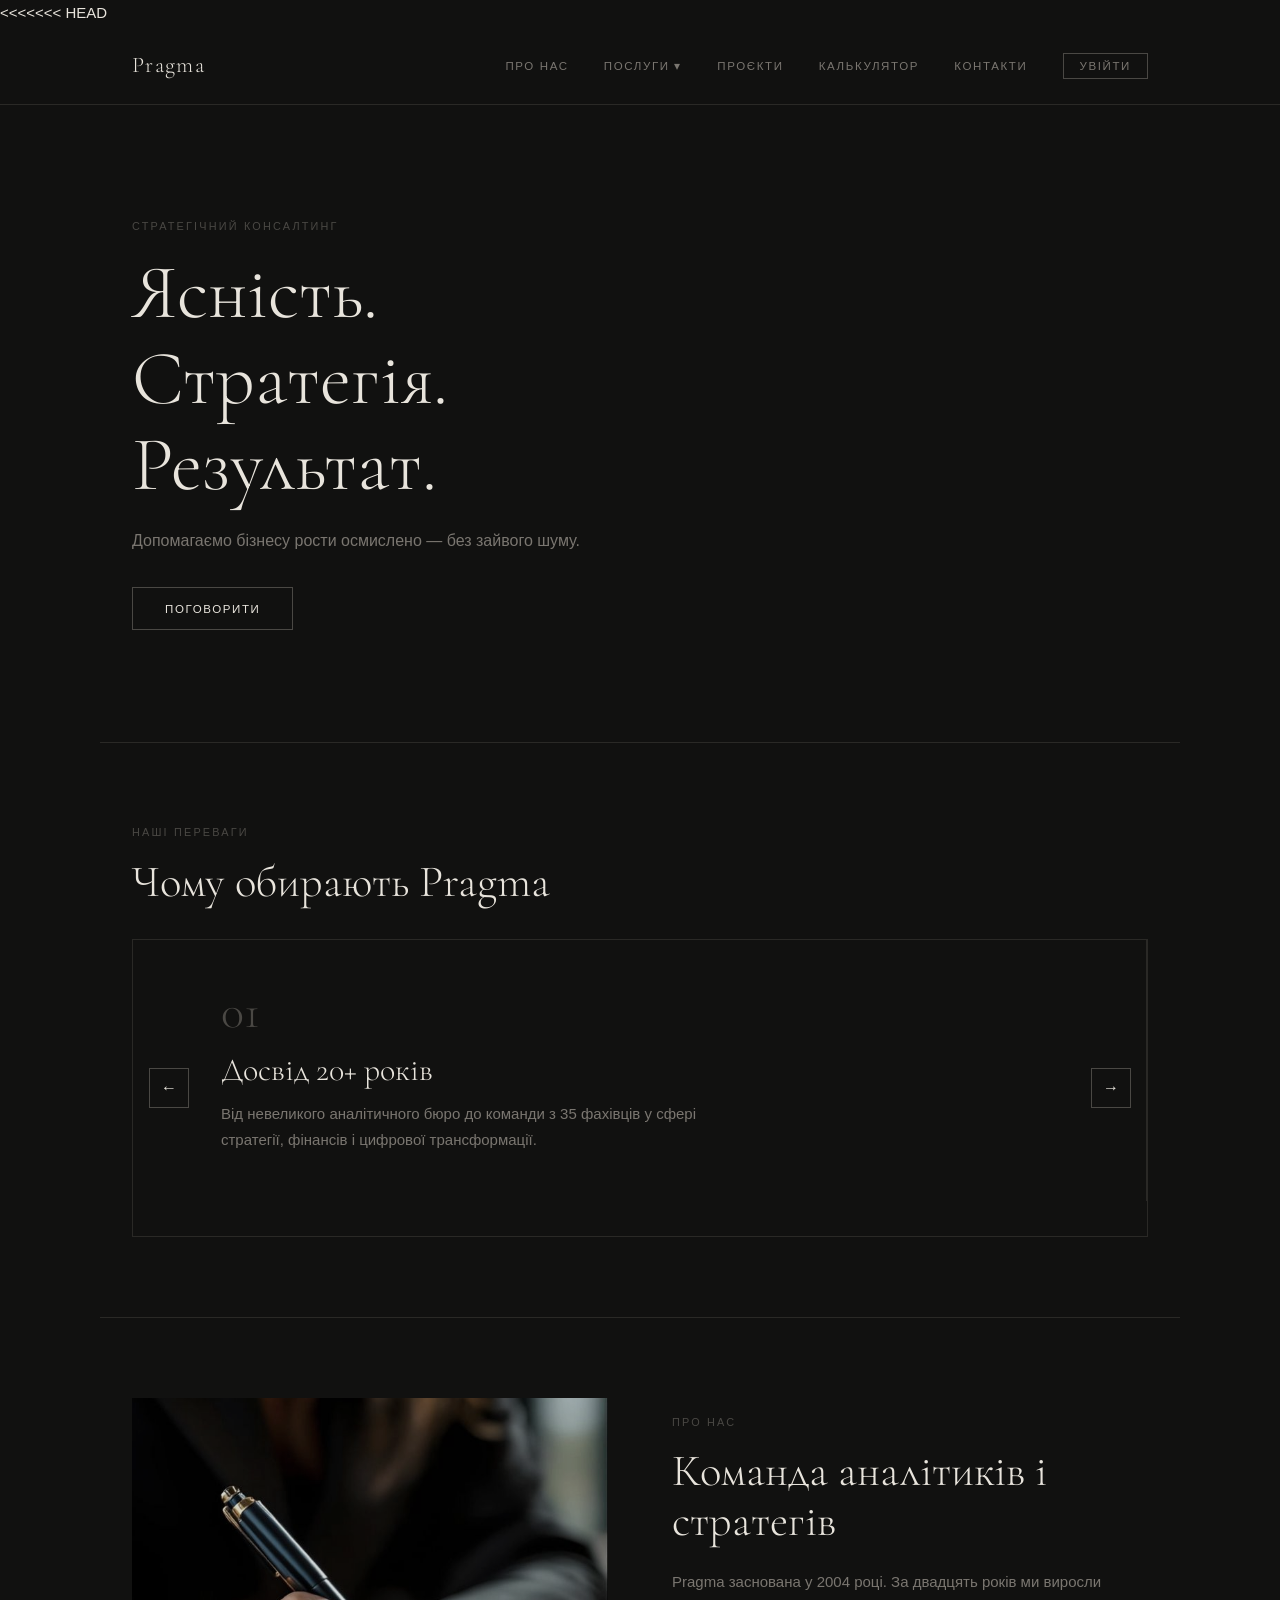
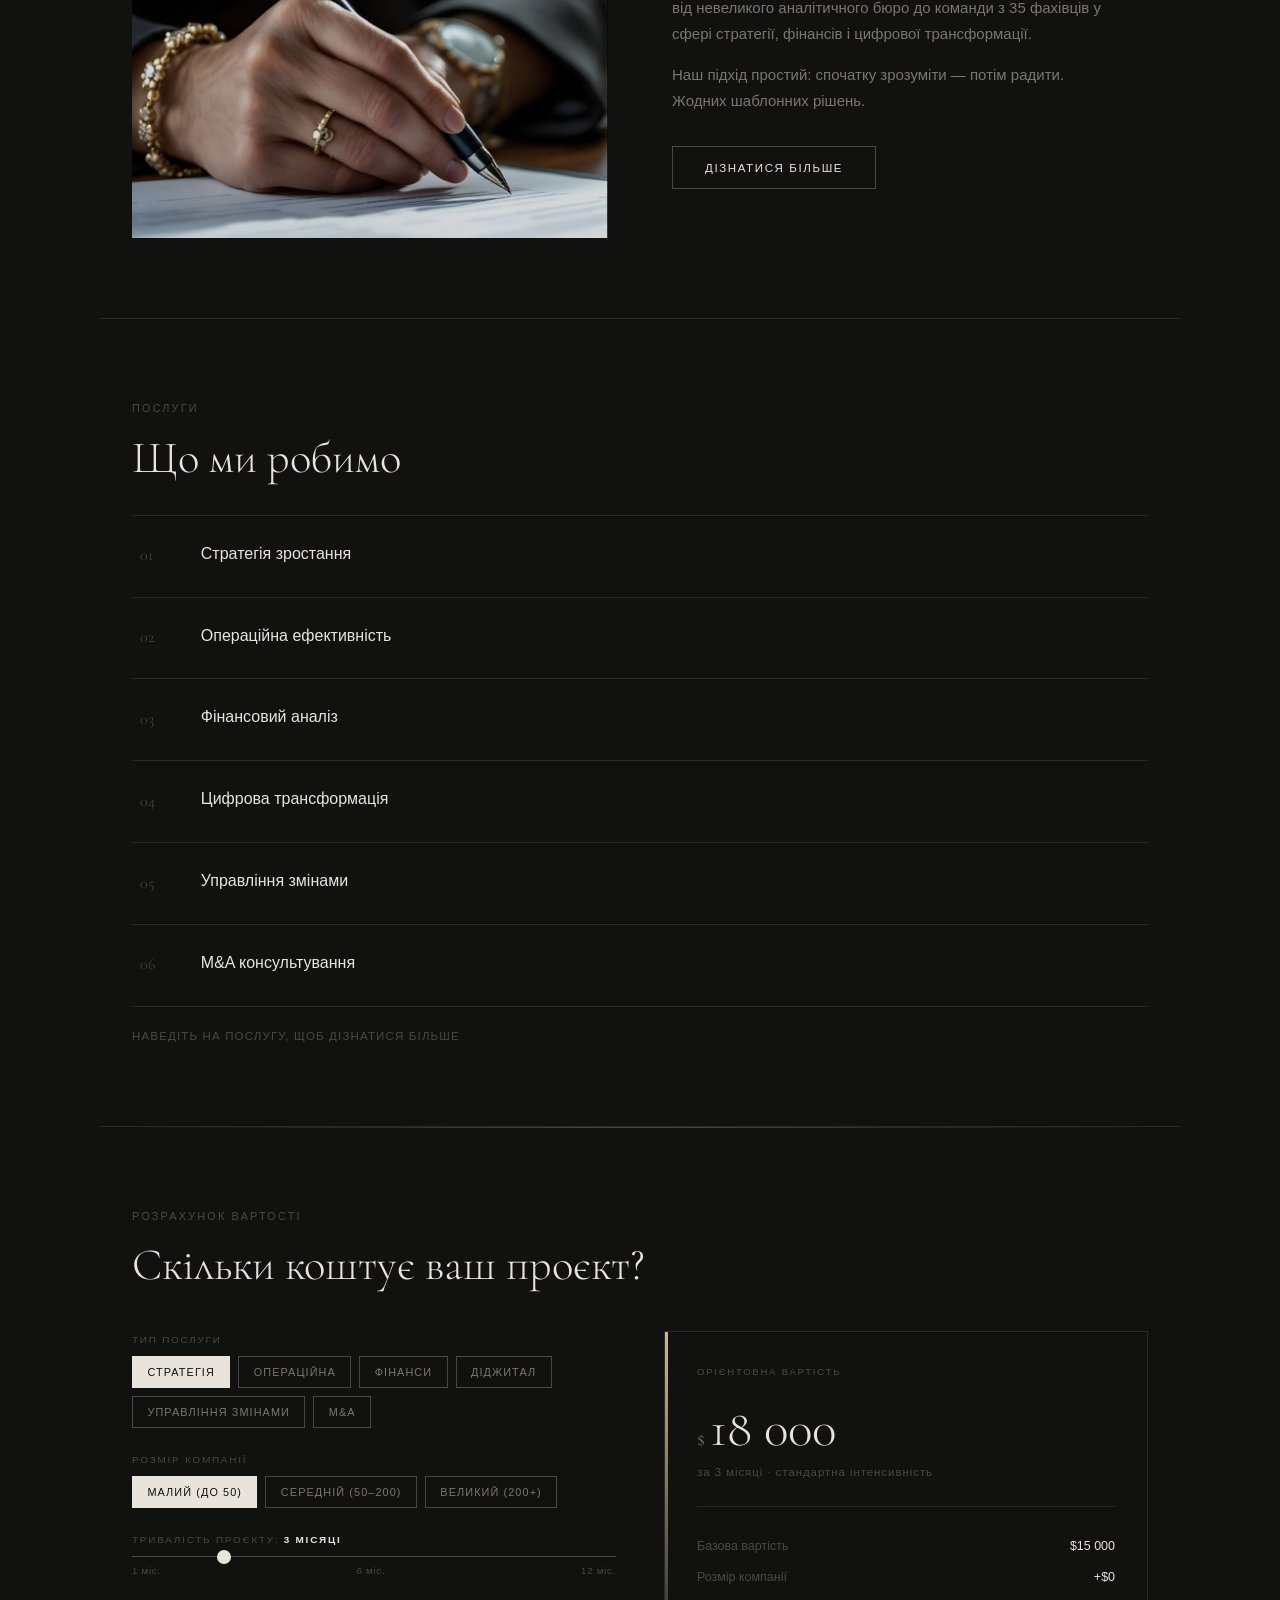
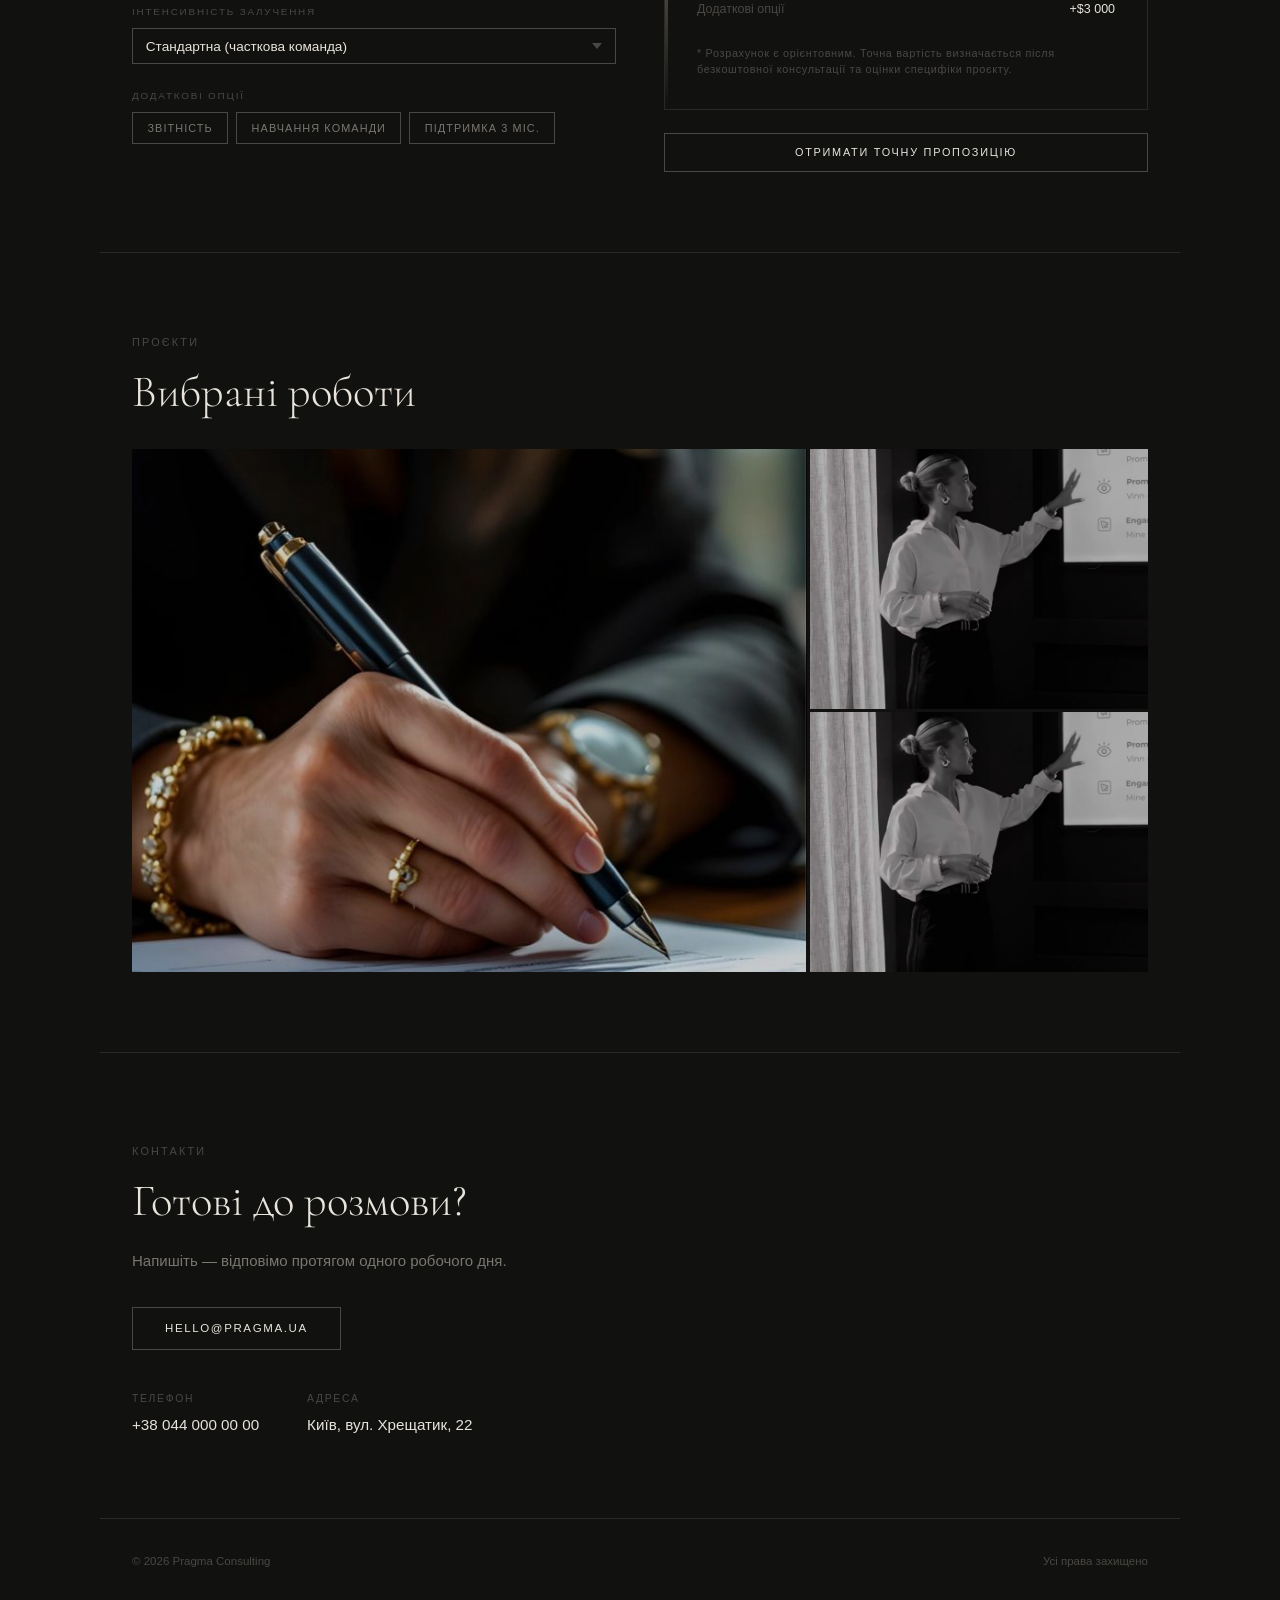
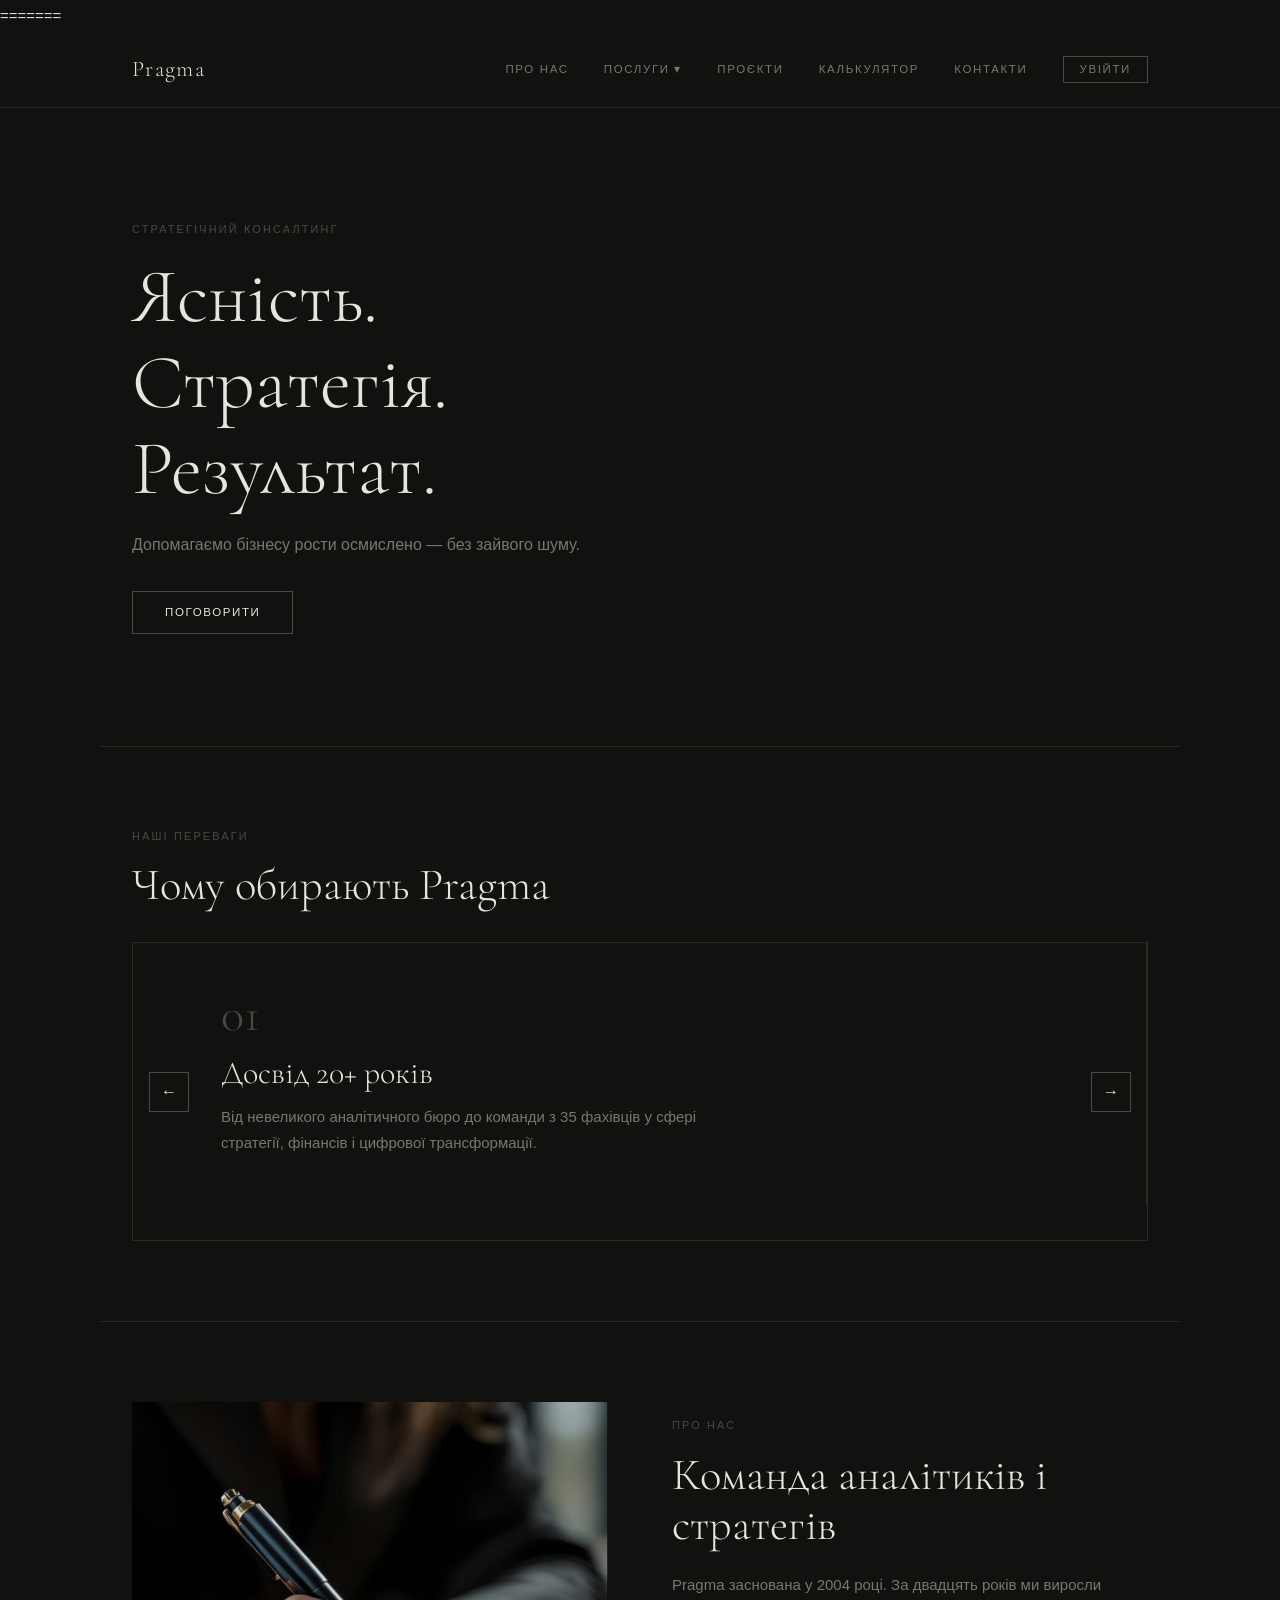
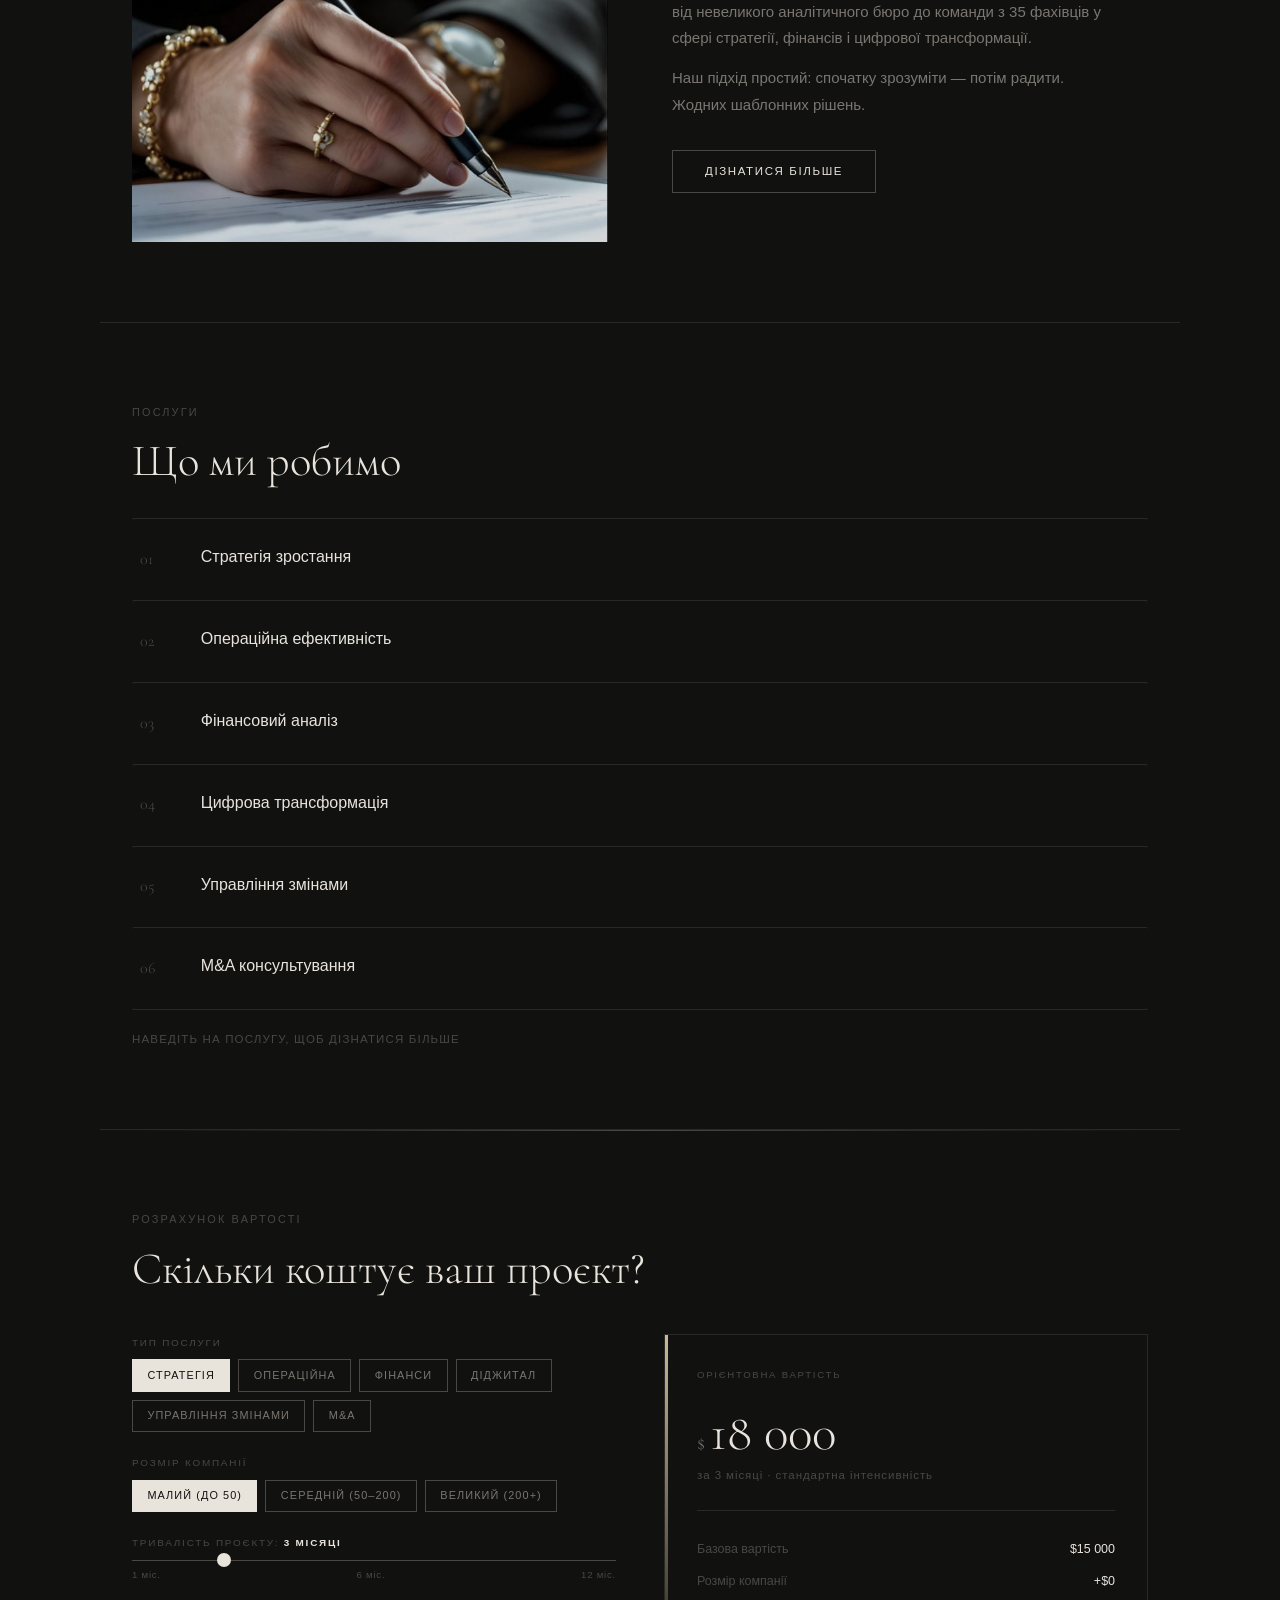
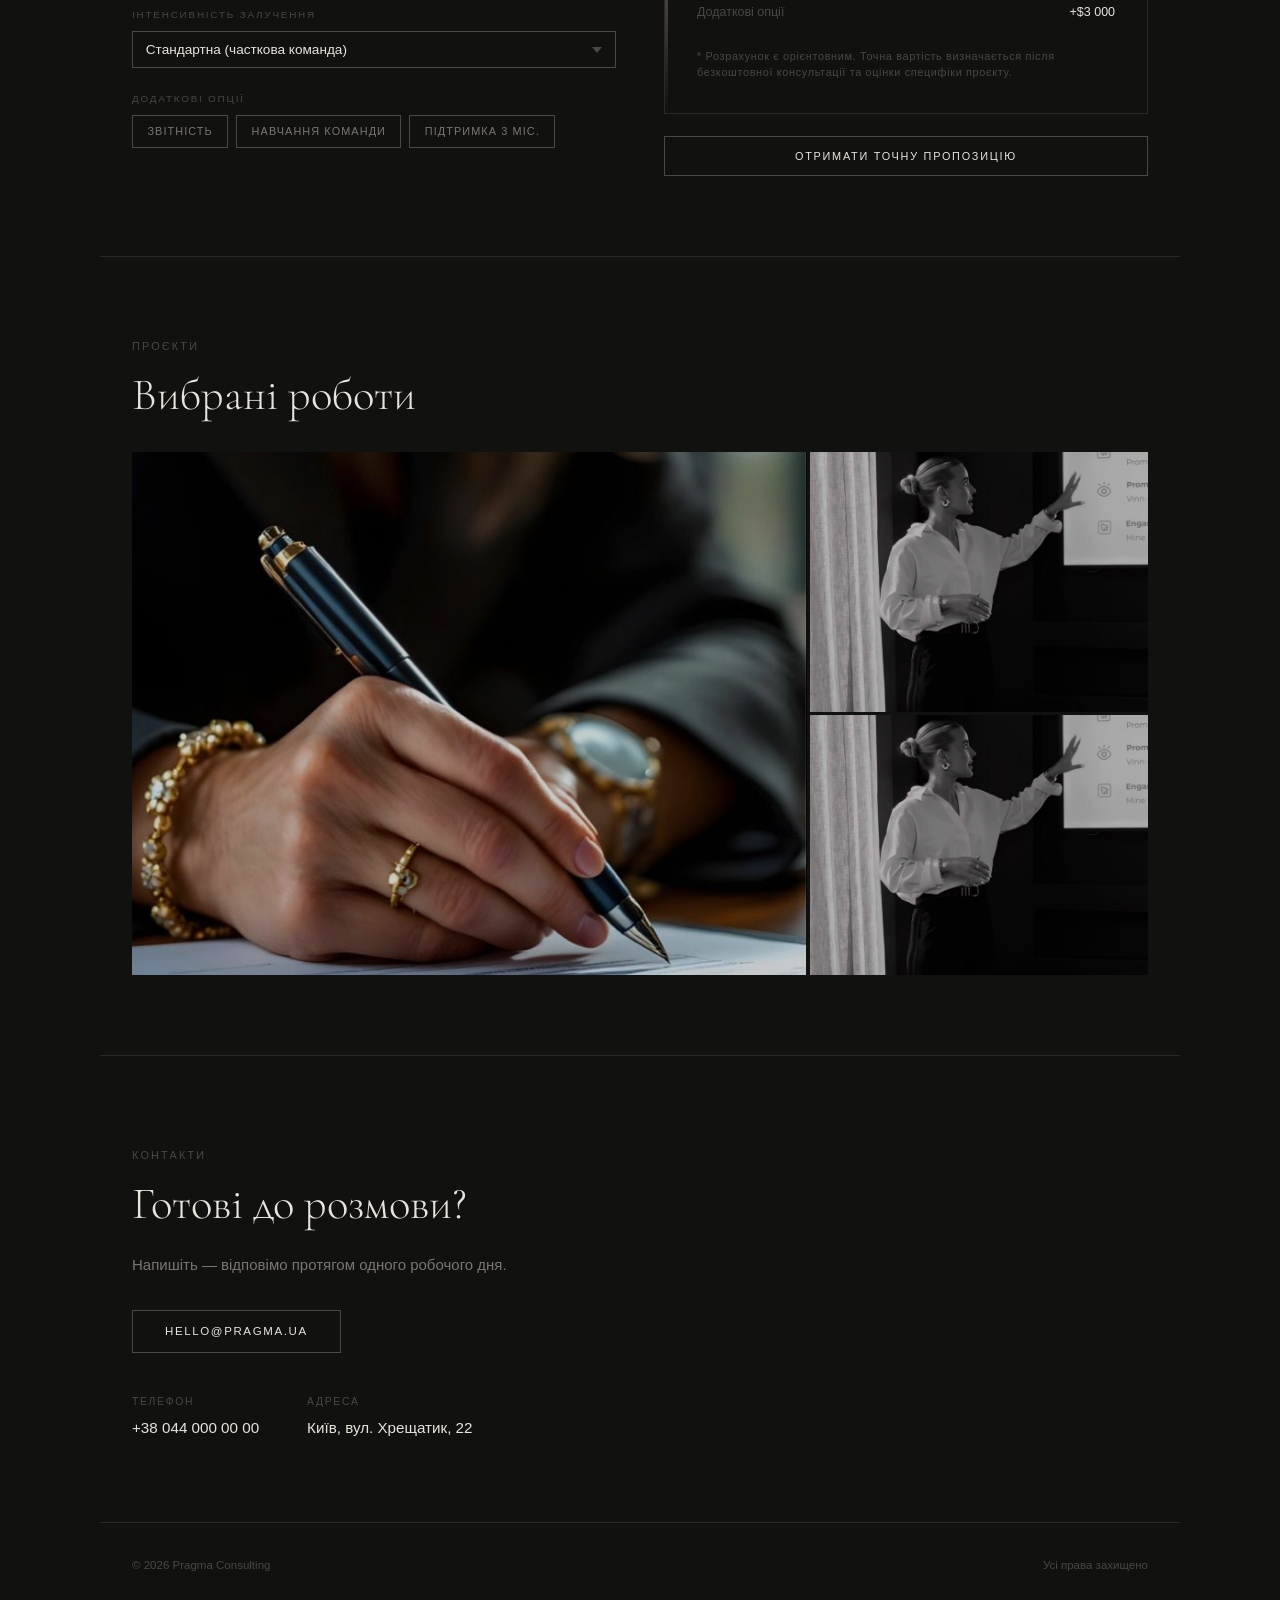
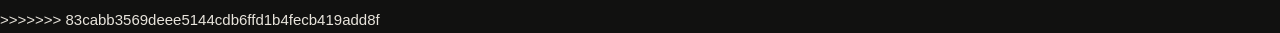
==== commit 6179f2d6: "resolve conflicts" ====
--- a/index.html
+++ b/index.html
@@ -1,3 +1,4 @@
+<<<<<<< HEAD
 <!DOCTYPE html>
 <html lang="uk">
 <head>
@@ -419,4 +420,427 @@
 
 <script src="script.js"></script>
 </body>
+=======
+<!DOCTYPE html>
+<html lang="uk">
+<head>
+  <meta charset="UTF-8" />
+  <meta name="viewport" content="width=device-width, initial-scale=1.0" />
+  <title>Pragma — Консалтинг</title>
+
+  <link rel="preconnect" href="https://fonts.googleapis.com" />
+  <link href="https://fonts.googleapis.com/css2?family=Cormorant+Garamond:ital,wght@0,300;0,400;1,300&display=swap" rel="stylesheet" />
+  <link rel="stylesheet" href="style.css" />
+</head>
+<body>
+
+
+<!-- ─── HEADER ─── -->
+<header>
+  <nav>
+    <span class="logo" data-scroll="home">Pragma</span>
+    <ul class="nav-list">
+      <li><span data-scroll="about">Про нас</span></li>
+
+      <li class="has-sub">
+        <span>Послуги ▾</span>
+        <ul class="submenu">
+          <li class="has-sub">
+            <span>Стратегія ▸</span>
+            <ul class="submenu submenu--right">
+              <li><span data-scroll="services">Аналіз ринку</span></li>
+              <li><span data-scroll="services">Довгостроковий план</span></li>
+            </ul>
+          </li>
+          <li class="has-sub">
+            <span>Фінанси ▸</span>
+            <ul class="submenu submenu--right">
+              <li><span data-scroll="services">Моделювання сценаріїв</span></li>
+              <li><span data-scroll="services">Оцінка бізнесу</span></li>
+            </ul>
+          </li>
+          <li><span data-scroll="services">Цифрова трансформація</span></li>
+          <li><span data-scroll="services">Управління змінами</span></li>
+        </ul>
+      </li>
+
+      <li><span data-scroll="projects">Проєкти</span></li>
+      <li><span data-scroll="calculator">Калькулятор</span></li>
+      <li><span data-scroll="contact">Контакти</span></li>
+
+      <!-- Auth button / user badge -->
+      <li id="navAuthItem">
+        <span class="nav-auth-btn" id="navAuthBtn">Увійти</span>
+      </li>
+      <li id="navUserItem" style="display:none;">
+        <div class="user-badge" id="userBadge">
+          <div class="avatar" id="userAvatar">—</div>
+          <span id="userNameLabel">—</span>
+          <span class="logout-btn" id="logoutBtn">Вийти</span>
+        </div>
+      </li>
+    </ul>
+  </nav>
+</header>
+
+
+<main>
+
+  <!-- ─── HERO ─── -->
+  <section class="hero" id="home">
+    <p class="eyebrow">Стратегічний консалтинг</p>
+    <h1>Ясність.<br>Стратегія.<br>Результат.</h1>
+    <p class="hero-sub">Допомагаємо бізнесу рости осмислено — без зайвого шуму.</p>
+    <span class="btn" id="heroBtn"><span>Поговорити</span></span>
+  </section>
+
+
+  <!-- ─── SLIDER ─── -->
+  <section class="slider-section" id="slider">
+    <p class="eyebrow">Наші переваги</p>
+    <h2 id="sliderTitle">Чому обирають Pragma</h2>
+
+    <div class="slider">
+      <div class="slider-track" id="sliderTrack">
+        <div class="slide">
+          <span class="slide-num">01</span>
+          <h3>Досвід 20+ років</h3>
+          <p>Від невеликого аналітичного бюро до команди з 35 фахівців у сфері стратегії, фінансів і цифрової трансформації.</p>
+        </div>
+        <div class="slide">
+          <span class="slide-num">02</span>
+          <h3>Індивідуальний підхід</h3>
+          <p>Жодних шаблонних рішень. Ми спочатку розуміємо бізнес клієнта — і лише потім радимо.</p>
+        </div>
+        <div class="slide">
+          <span class="slide-num">03</span>
+          <h3>Вимірювані результати</h3>
+          <p>Кожен проєкт має чіткі KPI. Ми відповідаємо за результат, а не лише за процес.</p>
+        </div>
+        <div class="slide">
+          <span class="slide-num">04</span>
+          <h3>Команда експертів</h3>
+          <p>Стратеги, фінансові аналітики та технологічні консультанти — в одній команді.</p>
+        </div>
+      </div>
+
+      <button class="slider-btn slider-btn--prev" id="sliderPrev">&#8592;</button>
+      <button class="slider-btn slider-btn--next" id="sliderNext">&#8594;</button>
+      <div class="slider-dots" id="sliderDots"></div>
+    </div>
+  </section>
+
+
+  <!-- ─── ABOUT ─── -->
+  <section class="about" id="about">
+    <img src="images/download.jpg" alt="Офіс Pragma" />
+    <div>
+      <p class="eyebrow">Про нас</p>
+      <h2>Команда аналітиків і стратегів</h2>
+      <p id="aboutText">Pragma заснована у 2004 році. За двадцять років ми виросли від невеликого аналітичного бюро до команди з 35 фахівців у сфері стратегії, фінансів і цифрової трансформації.</p>
+      <p>Наш підхід простий: спочатку зрозуміти — потім радити. Жодних шаблонних рішень.</p>
+      <span class="btn btn--ghost" id="moreBtn"><span>Дізнатися більше</span></span>
+      <p class="about-extra hidden" id="aboutExtra">Ми працювали з понад 200 компаніями по всій Україні та Центральній Європі. Наші клієнти — від стартапів до публічних корпорацій. Головний принцип: довгострокове партнерство, а не разова послуга.</p>
+    </div>
+  </section>
+
+
+  <!-- ─── SERVICES ─── -->
+  <section class="services" id="services">
+    <p class="eyebrow">Послуги</p>
+    <h2>Що ми робимо</h2>
+    <ul class="service-list">
+      <li data-desc="Аналіз ринку, пошук точок росту, довгостроковий план.">
+        <span>01</span><div><strong>Стратегія зростання</strong></div>
+      </li>
+      <li data-desc="Оптимізація процесів і зниження витрат без втрати якості.">
+        <span>02</span><div><strong>Операційна ефективність</strong></div>
+      </li>
+      <li data-desc="Моделювання сценаріїв, оцінка бізнесу, підготовка до інвестицій.">
+        <span>03</span><div><strong>Фінансовий аналіз</strong></div>
+      </li>
+      <li data-desc="Автоматизація, нові бізнес-моделі, технологічний аудит.">
+        <span>04</span><div><strong>Цифрова трансформація</strong></div>
+      </li>
+      <li data-desc="Підтримка команди під час організаційних перетворень.">
+        <span>05</span><div><strong>Управління змінами</strong></div>
+      </li>
+      <li data-desc="Due diligence, оцінка ризиків, пост-злиттєва інтеграція.">
+        <span>06</span><div><strong>M&amp;A консультування</strong></div>
+      </li>
+    </ul>
+    <p class="service-hint" id="serviceHint">Наведіть на послугу, щоб дізнатися більше</p>
+  </section>
+
+
+  <!-- ═══════════════════════════════════════════
+       CALCULATOR — Лаб. №4: Розрахункова форма
+  ═══════════════════════════════════════════ -->
+  <section class="calculator" id="calculator">
+    <p class="eyebrow">Розрахунок вартості</p>
+    <h2>Скільки коштує ваш проєкт?</h2>
+
+    <div class="calc-grid">
+
+      <!-- ─ Left: inputs ─ -->
+      <div class="calc-form-side">
+
+        <!-- 1. Service type -->
+        <div>
+          <span class="calc-label">Тип послуги</span>
+          <div class="chip-group" id="chipService">
+            <div class="chip selected" data-val="strategy">Стратегія</div>
+            <div class="chip" data-val="operations">Операційна</div>
+            <div class="chip" data-val="finance">Фінанси</div>
+            <div class="chip" data-val="digital">Діджитал</div>
+            <div class="chip" data-val="change">Управління змінами</div>
+            <div class="chip" data-val="ma">M&amp;A</div>
+          </div>
+        </div>
+
+        <!-- 2. Company size -->
+        <div>
+          <span class="calc-label">Розмір компанії</span>
+          <div class="chip-group" id="chipSize">
+            <div class="chip selected" data-val="small">Малий (до 50)</div>
+            <div class="chip" data-val="medium">Середній (50–200)</div>
+            <div class="chip" data-val="large">Великий (200+)</div>
+          </div>
+        </div>
+
+        <!-- 3. Duration slider -->
+        <div>
+          <span class="calc-label">Тривалість проєкту: <strong id="durationLabel" style="color:var(--text)">3 місяці</strong></span>
+          <div class="range-wrap">
+            <input type="range" class="calc-range" id="durationRange" min="1" max="12" value="3" step="1" />
+            <div class="range-labels"><span>1 міс.</span><span>6 міс.</span><span>12 міс.</span></div>
+          </div>
+        </div>
+
+        <!-- 4. Intensity select -->
+        <div>
+          <span class="calc-label">Інтенсивність залучення</span>
+          <select class="calc-select" id="intensitySelect">
+            <option value="light">Легка (консультації)</option>
+            <option value="standard" selected>Стандартна (часткова команда)</option>
+            <option value="full">Повне залучення (виділена команда)</option>
+          </select>
+        </div>
+
+        <!-- 5. Options -->
+        <div>
+          <span class="calc-label">Додаткові опції</span>
+          <div class="chip-group" id="chipOptions">
+            <div class="chip" data-val="reporting">Звітність</div>
+            <div class="chip" data-val="training">Навчання команди</div>
+            <div class="chip" data-val="support">Підтримка 3 міс.</div>
+          </div>
+        </div>
+
+      </div>
+
+      <!-- ─ Right: result ─ -->
+      <div class="calc-result-side">
+        <div class="result-card">
+          <div>
+            <p class="result-eyebrow">Орієнтовна вартість</p>
+            <div class="result-price" id="resultPrice">
+              <span class="result-currency">$</span><span id="priceValue">18 000</span>
+            </div>
+            <p class="result-period" id="resultPeriod">за 3 місяці · стандартна інтенсивність</p>
+
+            <div class="result-breakdown" id="breakdown">
+              <div class="breakdown-row">
+                <span>Базова вартість</span>
+                <span id="bdBase">$15 000</span>
+              </div>
+              <div class="breakdown-row">
+                <span>Розмір компанії</span>
+                <span id="bdSize">+$0</span>
+              </div>
+              <div class="breakdown-row">
+                <span>Додаткові опції</span>
+                <span id="bdOptions">+$3 000</span>
+              </div>
+            </div>
+
+            <p class="result-note">* Розрахунок є орієнтовним. Точна вартість визначається після безкоштовної консультації та оцінки специфіки проєкту.</p>
+          </div>
+        </div>
+
+        <button class="calc-cta" id="calcCta"><span>Отримати точну пропозицію</span></button>
+      </div>
+
+    </div>
+  </section>
+
+
+  <!-- ─── PROJECTS ─── -->
+  <section class="projects" id="projects">
+    <p class="eyebrow">Проєкти</p>
+    <h2>Вибрані роботи</h2>
+    <div class="photo-grid">
+      <img src="images/download.jpg" alt="Проєкт 1" />
+      <img src="images/pin.jpg" alt="Проєкт 2" />
+      <img src="images/pin.jpg" alt="Проєкт 3" />
+    </div>
+  </section>
+
+
+  <!-- ─── CONTACT ─── -->
+  <section class="contact" id="contact">
+    <p class="eyebrow">Контакти</p>
+    <h2>Готові до розмови?</h2>
+    <p>Напишіть — відповімо протягом одного робочого дня.</p>
+    <span class="btn" id="contactBtn"><span>hello@pragma.ua</span></span>
+    <dl>
+      <div><dt>Телефон</dt><dd>+38 044 000 00 00</dd></div>
+      <div><dt>Адреса</dt><dd>Київ, вул. Хрещатик, 22</dd></div>
+    </dl>
+  </section>
+
+</main>
+
+<footer>
+  <span>© 2026 Pragma Consulting</span>
+  <span>Усі права захищено</span>
+</footer>
+
+
+<!-- ─── MODAL 1: Phone ─── -->
+<div class="modal" id="modal1">
+  <div class="modal-content">
+    <span class="close" data-close="modal1">&times;</span>
+    <h2>Залиште номер</h2>
+    <p>Ми зв'яжемося з вами</p>
+    <input type="tel" id="phone1" placeholder="+380XXXXXXXXX" />
+    <button id="send1">Відправити</button>
+  </div>
+</div>
+
+<!-- ─── MODAL 2: Contact ─── -->
+<div class="modal" id="modal2">
+  <div class="modal-content">
+    <span class="close" data-close="modal2">&times;</span>
+    <h2>Зв'язатися</h2>
+    <input type="text"  id="nameContact"  placeholder="ПІБ" />
+    <input type="email" id="emailContact" placeholder="Email" />
+    <input type="tel"   id="phone2"       placeholder="+380XXXXXXXXX" />
+    <button id="send2">Відправити</button>
+  </div>
+</div>
+
+
+<!-- ═══════════════════════════════════════════
+     AUTH MODAL — Лаб. №4: Реєстрація / Авторизація
+═══════════════════════════════════════════ -->
+<div class="modal" id="modalAuth">
+  <div class="modal-content">
+    <span class="close" data-close="modalAuth">&times;</span>
+
+    <!-- Tab switcher -->
+    <div class="auth-tabs">
+      <div class="auth-tab active" id="tabLogin">Увійти</div>
+      <div class="auth-tab" id="tabRegister">Реєстрація</div>
+    </div>
+
+    <!-- ─ LOGIN PANEL ─ -->
+    <div class="auth-panel active" id="panelLogin">
+      <h2>З поверненням</h2>
+      <p class="auth-sub">Увійдіть до свого акаунту Pragma</p>
+
+      <div class="field-group">
+        <label for="loginEmail">Email</label>
+        <input type="email" id="loginEmail" placeholder="you@example.com" autocomplete="email" />
+      </div>
+
+      <div class="field-group">
+        <label for="loginPassword">Пароль</label>
+        <div class="password-wrap">
+          <input type="password" id="loginPassword" placeholder="••••••••" autocomplete="current-password" />
+          <span class="eye-toggle" id="eyeLogin">👁</span>
+        </div>
+      </div>
+
+      <div class="remember-row">
+        <input type="checkbox" id="rememberMe" />
+        <label for="rememberMe">Запам'ятати мене</label>
+        <span class="forgot-link" id="forgotLink">Забули пароль?</span>
+      </div>
+
+      <button class="auth-submit" id="loginSubmit">Увійти</button>
+
+      <div class="auth-divider"><span>або</span></div>
+
+      <p class="auth-switch">
+        Ще немає акаунту?
+        <span class="auth-switch-link" id="switchToRegister">Зареєструватися</span>
+      </p>
+    </div>
+
+    <!-- ─ REGISTER PANEL ─ -->
+    <div class="auth-panel" id="panelRegister">
+      <h2>Створіть акаунт</h2>
+      <p class="auth-sub">Отримайте доступ до персональних пропозицій</p>
+
+      <div class="field-row">
+        <div class="field-group">
+          <label for="regFirstName">Ім'я</label>
+          <input type="text" id="regFirstName" placeholder="Іван" autocomplete="given-name" />
+        </div>
+        <div class="field-group">
+          <label for="regLastName">Прізвище</label>
+          <input type="text" id="regLastName" placeholder="Коваленко" autocomplete="family-name" />
+        </div>
+      </div>
+
+      <div class="field-group">
+        <label for="regEmail">Email</label>
+        <input type="email" id="regEmail" placeholder="you@example.com" autocomplete="email" />
+      </div>
+
+      <div class="field-group">
+        <label for="regPhone">Телефон</label>
+        <input type="tel" id="regPhone" placeholder="+380XXXXXXXXX" autocomplete="tel" />
+      </div>
+
+      <div class="field-group">
+        <label for="regPassword">Пароль</label>
+        <div class="password-wrap">
+          <input type="password" id="regPassword" placeholder="Мінімум 8 символів" autocomplete="new-password" />
+          <span class="eye-toggle" id="eyeReg">👁</span>
+        </div>
+        <div class="strength-bar"><div class="strength-fill" id="strengthFill"></div></div>
+        <div class="strength-label" id="strengthLabel">Введіть пароль</div>
+      </div>
+
+      <div class="field-group">
+        <label for="regConfirm">Підтвердіть пароль</label>
+        <div class="password-wrap">
+          <input type="password" id="regConfirm" placeholder="Повторіть пароль" autocomplete="new-password" />
+        </div>
+      </div>
+
+      <button class="auth-submit" id="registerSubmit">Зареєструватися</button>
+
+      <p class="auth-switch">
+        Вже є акаунт?
+        <span class="auth-switch-link" id="switchToLogin">Увійти</span>
+      </p>
+    </div>
+
+    <!-- ─ SUCCESS STATE ─ -->
+    <div class="auth-success" id="authSuccess">
+      <span class="check-icon">✓</span>
+      <h3 id="successTitle">Вітаємо!</h3>
+      <p id="successMsg">Акаунт успішно створено. Ласкаво просимо до Pragma.</p>
+    </div>
+
+  </div>
+</div>
+
+
+<script src="script.js"></script>
+</body>
+>>>>>>> 83cabb3569deee5144cdb6ffd1b4fecb419add8f
 </html>
--- a/style.css
+++ b/style.css
@@ -1,3 +1,4 @@
+<<<<<<< HEAD
 @font-face {
   font-family: 'Proxima Nova';
   src: local('Proxima Nova'), local('ProximaNova');
@@ -1065,4 +1066,1073 @@
   #modalAuth .modal-content { width: 94vw; padding: 2rem 1.4rem; }
 
   .field-row { grid-template-columns: 1fr; }
+=======
+@font-face {
+  font-family: 'Proxima Nova';
+  src: local('Proxima Nova'), local('ProximaNova');
+  font-weight: 300;
+}
+
+*, *::before, *::after { box-sizing: border-box; margin: 0; padding: 0; }
+
+:root {
+  --bg:    #111110;
+  --line:  #2a2926;
+  --text:  #e8e4dc;
+  --muted: #7a7670;
+  --dim:   #4a4844;
+  --gap:   5rem;
+  --accent: #c9b89a;
+}
+
+html {
+  scroll-behavior: smooth;
+  scrollbar-width: none;
+}
+html::-webkit-scrollbar { display: none; }
+
+body {
+  font-family: 'Proxima Nova', 'Nunito Sans', 'Gill Sans', sans-serif;
+  font-weight: 300;
+  font-size: 15px;
+  line-height: 1.75;
+  color: var(--text);
+  background: var(--bg);
+  cursor: default;
+}
+
+h1, h2, h3 {
+  font-family: 'Cormorant Garamond', serif;
+  font-weight: 300;
+  line-height: 1.12;
+}
+
+h1 { font-size: clamp(2.8rem, 6vw, 5rem); }
+h2 { font-size: clamp(1.9rem, 3.5vw, 2.8rem); margin-bottom: 1.4rem; }
+h3 { font-size: clamp(1.4rem, 2.5vw, 2rem); margin-bottom: .8rem; }
+
+p { color: var(--muted); max-width: 52ch; }
+
+img { display: block; width: 100%; object-fit: cover; }
+
+a { pointer-events: none; text-decoration: none; color: inherit; }
+
+
+/* ─── HEADER ─── */
+header {
+  position: sticky;
+  top: 0;
+  z-index: 100;
+  background: var(--bg);
+  border-bottom: 1px solid var(--line);
+}
+
+nav {
+  max-width: 1080px;
+  margin: 0 auto;
+  padding: 1.2rem 2rem;
+  display: flex;
+  align-items: center;
+  justify-content: space-between;
+}
+
+.logo {
+  font-family: 'Cormorant Garamond', serif;
+  font-size: 1.4rem;
+  font-weight: 300;
+  color: var(--text);
+  letter-spacing: .06em;
+  cursor: pointer;
+}
+
+.nav-list {
+  list-style: none;
+  display: flex;
+  gap: 2.2rem;
+  align-items: center;
+}
+
+.nav-list > li {
+  position: relative;
+  cursor: pointer;
+}
+
+.nav-list > li > span {
+  font-size: .72rem;
+  letter-spacing: .14em;
+  text-transform: uppercase;
+  color: var(--muted);
+  transition: color .25s ease;
+  white-space: nowrap;
+}
+
+.nav-list > li::after {
+  content: '';
+  position: absolute;
+  bottom: -4px; left: 0;
+  width: 0; height: 1px;
+  background: var(--text);
+  transition: width .3s ease;
+}
+
+.nav-list > li:hover > span { color: var(--text); }
+.nav-list > li:hover::after { width: 100%; }
+.nav-list > li.nav-active > span { color: var(--text); }
+.nav-list > li.nav-active::after { width: 100%; }
+
+/* Auth button in nav */
+.nav-auth-btn {
+  font-size: .72rem;
+  letter-spacing: .14em;
+  text-transform: uppercase;
+  color: var(--muted);
+  padding: .4rem 1rem;
+  border: 1px solid var(--dim);
+  cursor: pointer;
+  transition: color .25s, border-color .25s, background .25s;
+  white-space: nowrap;
+}
+
+.nav-auth-btn:hover {
+  color: var(--bg);
+  border-color: var(--text);
+  background: var(--text);
+}
+
+.nav-auth-btn::after { display: none !important; }
+
+
+/* ─── SUBMENUS ─── */
+.submenu {
+  display: none;
+  position: absolute;
+  top: calc(100% + 12px);
+  left: 0;
+  background: #1a1917;
+  border: 1px solid var(--line);
+  min-width: 200px;
+  z-index: 200;
+  list-style: none;
+  padding: .4rem 0;
+  opacity: 0;
+  transform: translateY(-6px);
+  transition: opacity .22s, transform .22s;
+}
+
+.submenu.open {
+  display: block;
+  opacity: 1;
+  transform: translateY(0);
+}
+
+.submenu li {
+  position: relative;
+  padding: .55rem 1.2rem;
+  cursor: pointer;
+  font-size: .72rem;
+  letter-spacing: .1em;
+  text-transform: uppercase;
+  color: var(--muted);
+  transition: color .2s, background .2s;
+  white-space: nowrap;
+}
+
+.submenu li:hover { color: var(--text); background: rgba(255,255,255,.04); }
+
+.submenu--right { top: 0; left: 100%; }
+.has-sub { position: relative; }
+
+
+/* ─── BUTTONS ─── */
+.btn {
+  display: inline-block;
+  margin-top: 2rem;
+  padding: .65rem 2rem;
+  border: 1px solid var(--dim);
+  color: var(--text);
+  font-size: .72rem;
+  letter-spacing: .14em;
+  text-transform: uppercase;
+  cursor: pointer;
+  position: relative;
+  overflow: hidden;
+  transition: border-color .25s ease;
+}
+
+.btn::before {
+  content: '';
+  position: absolute;
+  inset: 0;
+  background: var(--text);
+  transform: scaleX(0);
+  transform-origin: left;
+  transition: transform .35s ease;
+  z-index: 0;
+}
+
+.btn > span {
+  position: relative;
+  z-index: 1;
+  transition: color .35s ease;
+}
+
+.btn:hover { border-color: var(--text); }
+.btn:hover::before { transform: scaleX(1); }
+.btn:hover > span { color: var(--bg); }
+
+
+/* ─── EYEBROW ─── */
+.eyebrow {
+  font-size: .68rem;
+  letter-spacing: .2em;
+  text-transform: uppercase;
+  color: var(--dim);
+  margin-bottom: .9rem;
+}
+
+
+/* ─── SECTIONS ─── */
+main > section {
+  max-width: 1080px;
+  margin: 0 auto;
+  padding: var(--gap) 2rem;
+  border-bottom: 1px solid var(--line);
+}
+
+
+/* ─── HERO ─── */
+.hero { padding-top: 7rem; padding-bottom: 7rem; }
+.hero h1 { margin: .6rem 0 1.2rem; }
+.hero-sub { font-size: 1rem; }
+
+
+/* ─── SLIDER ─── */
+.slider-section { overflow: hidden; }
+
+.slider {
+  position: relative;
+  margin-top: 2rem;
+  overflow: hidden;
+  border: 1px solid var(--line);
+}
+
+.slider-track {
+  display: flex;
+  transition: transform .5s cubic-bezier(.77,0,.175,1);
+}
+
+.slide {
+  min-width: 100%;
+  padding: 3rem 5.5rem;
+  border-right: 1px solid var(--line);
+}
+
+.slide-num {
+  font-family: 'Cormorant Garamond', serif;
+  font-size: 3rem;
+  color: var(--dim);
+  display: block;
+  margin-bottom: 1rem;
+  line-height: 1;
+}
+
+.slide p { margin-top: .6rem; max-width: 60ch; }
+
+.slider-btn {
+  position: absolute;
+  top: 50%; transform: translateY(-50%);
+  background: transparent;
+  border: 1px solid var(--dim);
+  color: var(--text);
+  width: 40px; height: 40px;
+  cursor: pointer;
+  font-size: 1rem;
+  transition: background .2s, border-color .2s;
+  z-index: 10;
+}
+
+.slider-btn:hover { background: var(--text); color: var(--bg); border-color: var(--text); }
+.slider-btn--prev { left: 1rem; }
+.slider-btn--next { right: 1rem; }
+
+.slider-dots {
+  display: flex;
+  justify-content: center;
+  gap: .5rem;
+  padding: 1.2rem 0 1rem;
+}
+
+.dot {
+  width: 6px; height: 6px;
+  border-radius: 50%;
+  background: var(--dim);
+  cursor: pointer;
+  transition: background .25s, transform .25s;
+}
+
+.dot.active { background: var(--text); transform: scale(1.4); }
+
+
+/* ─── ABOUT ─── */
+.about {
+  display: grid;
+  grid-template-columns: 1fr 1fr;
+  gap: 4rem;
+  align-items: start;
+}
+
+.about img {
+  height: 440px;
+  filter: grayscale(30%) brightness(.85);
+  transition: filter .3s;
+}
+
+.about img:hover { filter: grayscale(0) brightness(1); }
+.about div p { margin-top: .9rem; }
+
+.about-extra {
+  margin-top: .9rem;
+  overflow: hidden;
+  max-height: 200px;
+  transition: max-height .5s ease, opacity .4s ease;
+  opacity: 1;
+}
+
+.about-extra.hidden { max-height: 0; opacity: 0; }
+
+
+/* ─── SERVICES ─── */
+.service-list {
+  list-style: none;
+  margin-top: 2rem;
+}
+
+.service-list li {
+  display: flex;
+  gap: 1.8rem;
+  padding: 1.5rem 0;
+  border-top: 1px solid var(--line);
+  transition: border-color .2s, background .2s;
+  cursor: pointer;
+  padding-left: .5rem;
+  padding-right: .5rem;
+  border-radius: 2px;
+}
+
+.service-list li:hover { border-color: var(--muted); background: rgba(255,255,255,.02); }
+.service-list li:last-child { border-bottom: 1px solid var(--line); }
+
+.service-list li > span {
+  font-family: 'Cormorant Garamond', serif;
+  font-size: 1rem;
+  color: var(--dim);
+  padding-top: .1rem;
+  min-width: 2rem;
+}
+
+.service-list strong {
+  display: block;
+  font-weight: 400;
+  font-size: 1rem;
+  margin-bottom: .3rem;
+  color: var(--text);
+}
+
+.service-list p { font-size: .9rem; }
+
+.service-hint {
+  margin-top: 1.2rem;
+  font-size: .72rem;
+  letter-spacing: .1em;
+  text-transform: uppercase;
+  color: var(--dim);
+  transition: color .3s;
+}
+
+
+/* ─── PHOTO GRID ─── */
+.photo-grid {
+  margin-top: 2rem;
+  display: grid;
+  grid-template-columns: 2fr 1fr;
+  grid-template-rows: 260px 260px;
+  gap: 3px;
+}
+
+.photo-grid img {
+  height: 100%;
+  filter: brightness(.8);
+  transition: filter .3s;
+}
+
+.photo-grid img:hover { filter: brightness(1); }
+.photo-grid img:first-child { grid-row: span 2; height: 100%; }
+
+
+/* ─── CONTACT ─── */
+.contact p { margin-top: .6rem; }
+
+.contact dl {
+  margin-top: 2.5rem;
+  display: flex;
+  gap: 3rem;
+  flex-wrap: wrap;
+}
+
+.contact dt {
+  font-size: .65rem;
+  letter-spacing: .16em;
+  text-transform: uppercase;
+  color: var(--dim);
+  margin-bottom: .25rem;
+}
+
+.contact dd { color: var(--text); font-size: .95rem; }
+
+
+/* ─── FOOTER ─── */
+footer {
+  max-width: 1080px;
+  margin: 0 auto;
+  padding: 2rem;
+  display: flex;
+  justify-content: space-between;
+  font-size: .72rem;
+  color: var(--dim);
+}
+
+
+/* ═══════════════════════════════════════════
+   MODALS — BASE
+═══════════════════════════════════════════ */
+.modal {
+  position: fixed;
+  inset: 0;
+  z-index: 9999;
+  background: rgba(0,0,0,.7);
+  display: flex;
+  align-items: center;
+  justify-content: center;
+  opacity: 0;
+  pointer-events: none;
+  transition: opacity .3s;
+}
+
+.modal.active {
+  opacity: 1;
+  pointer-events: all;
+}
+
+.modal-content {
+  background: #111110;
+  border: 1px solid var(--line);
+  padding: 2.5rem 2rem;
+  width: 340px;
+  text-align: center;
+  position: relative;
+}
+
+.modal-content h2 { font-size: 1.6rem; margin-bottom: .4rem; }
+.modal-content p  { font-size: .85rem; margin-bottom: 1.2rem; }
+
+.modal-content input {
+  width: 100%;
+  padding: .6rem .8rem;
+  margin-bottom: .8rem;
+  background: transparent;
+  border: 1px solid var(--dim);
+  color: var(--text);
+  font-family: inherit;
+  font-size: .88rem;
+  outline: none;
+  transition: border-color .2s;
+}
+
+.modal-content input:focus { border-color: var(--text); }
+
+.modal-content button {
+  width: 100%;
+  padding: .7rem;
+  background: var(--text);
+  color: var(--bg);
+  border: none;
+  cursor: pointer;
+  font-family: inherit;
+  font-size: .72rem;
+  letter-spacing: .14em;
+  text-transform: uppercase;
+  transition: opacity .2s;
+}
+
+.modal-content button:hover { opacity: .85; }
+
+.close {
+  position: absolute;
+  top: 10px; right: 14px;
+  cursor: pointer;
+  font-size: 20px;
+  color: var(--muted);
+  transition: color .2s;
+}
+
+.close:hover { color: var(--text); }
+
+.error { border-color: #c0392b !important; }
+
+
+/* ═══════════════════════════════════════════
+   AUTH MODAL (Лаб. №4 — Реєстрація/Авторизація)
+═══════════════════════════════════════════ */
+#modalAuth .modal-content {
+  width: 400px;
+  padding: 3rem 2.4rem 2.4rem;
+  text-align: left;
+}
+
+.auth-tabs {
+  display: flex;
+  border-bottom: 1px solid var(--line);
+  margin-bottom: 2rem;
+}
+
+.auth-tab {
+  flex: 1;
+  text-align: center;
+  padding: .6rem 0;
+  font-size: .68rem;
+  letter-spacing: .18em;
+  text-transform: uppercase;
+  color: var(--dim);
+  cursor: pointer;
+  border-bottom: 2px solid transparent;
+  transition: color .25s, border-color .25s;
+  position: relative;
+  bottom: -1px;
+}
+
+.auth-tab.active {
+  color: var(--text);
+  border-bottom-color: var(--text);
+}
+
+.auth-panel { display: none; }
+.auth-panel.active { display: block; }
+
+.auth-panel h2 {
+  font-size: 1.8rem;
+  margin-bottom: .3rem;
+  text-align: left;
+}
+
+.auth-panel .auth-sub {
+  font-size: .8rem;
+  color: var(--dim);
+  margin-bottom: 1.6rem;
+  max-width: 100%;
+}
+
+.field-group {
+  margin-bottom: 1rem;
+}
+
+.field-group label {
+  display: block;
+  font-size: .62rem;
+  letter-spacing: .15em;
+  text-transform: uppercase;
+  color: var(--dim);
+  margin-bottom: .4rem;
+}
+
+.field-group input {
+  width: 100%;
+  padding: .65rem .9rem;
+  background: transparent;
+  border: 1px solid var(--dim);
+  color: var(--text);
+  font-family: inherit;
+  font-size: .9rem;
+  outline: none;
+  transition: border-color .22s;
+  margin-bottom: 0;
+}
+
+.field-group input:focus { border-color: var(--accent); }
+.field-group input.error  { border-color: #c0392b; }
+
+.field-row {
+  display: grid;
+  grid-template-columns: 1fr 1fr;
+  gap: .8rem;
+}
+
+.auth-submit {
+  width: 100%;
+  margin-top: 1.4rem;
+  padding: .8rem;
+  background: var(--text);
+  color: var(--bg);
+  border: none;
+  cursor: pointer;
+  font-family: inherit;
+  font-size: .68rem;
+  letter-spacing: .18em;
+  text-transform: uppercase;
+  transition: opacity .2s, background .2s;
+}
+
+.auth-submit:hover { opacity: .88; }
+
+.auth-divider {
+  display: flex;
+  align-items: center;
+  gap: 1rem;
+  margin: 1.2rem 0;
+}
+
+.auth-divider::before,
+.auth-divider::after {
+  content: '';
+  flex: 1;
+  height: 1px;
+  background: var(--line);
+}
+
+.auth-divider span {
+  font-size: .62rem;
+  letter-spacing: .12em;
+  text-transform: uppercase;
+  color: var(--dim);
+}
+
+.auth-switch {
+  text-align: center;
+  margin-top: 1.2rem;
+  font-size: .75rem;
+  color: var(--dim);
+}
+
+.auth-switch-link {
+  color: var(--text);
+  cursor: pointer;
+  text-decoration: underline;
+  text-underline-offset: 3px;
+  transition: color .2s;
+}
+
+.auth-switch-link:hover { color: var(--accent); }
+
+.password-wrap {
+  position: relative;
+}
+
+.password-wrap input { padding-right: 2.8rem; }
+
+.eye-toggle {
+  position: absolute;
+  right: .8rem;
+  top: 50%;
+  transform: translateY(-50%);
+  cursor: pointer;
+  font-size: .9rem;
+  color: var(--dim);
+  transition: color .2s;
+  user-select: none;
+}
+
+.eye-toggle:hover { color: var(--text); }
+
+.strength-bar {
+  height: 3px;
+  margin-top: .4rem;
+  background: var(--line);
+  border-radius: 2px;
+  overflow: hidden;
+}
+
+.strength-fill {
+  height: 100%;
+  width: 0%;
+  transition: width .35s ease, background .35s ease;
+  border-radius: 2px;
+}
+
+.strength-label {
+  font-size: .6rem;
+  letter-spacing: .1em;
+  text-transform: uppercase;
+  color: var(--dim);
+  margin-top: .25rem;
+  transition: color .3s;
+}
+
+.remember-row {
+  display: flex;
+  align-items: center;
+  gap: .6rem;
+  margin-top: .4rem;
+}
+
+.remember-row input[type="checkbox"] {
+  width: 14px; height: 14px;
+  accent-color: var(--text);
+  margin-bottom: 0;
+}
+
+.remember-row label {
+  font-size: .72rem;
+  color: var(--dim);
+  margin-bottom: 0;
+  letter-spacing: 0;
+  text-transform: none;
+  cursor: pointer;
+}
+
+.forgot-link {
+  font-size: .72rem;
+  color: var(--dim);
+  cursor: pointer;
+  text-decoration: underline;
+  text-underline-offset: 3px;
+  margin-left: auto;
+  transition: color .2s;
+}
+
+.forgot-link:hover { color: var(--text); }
+
+.auth-success {
+  display: none;
+  text-align: center;
+  padding: 1rem 0;
+}
+
+.auth-success .check-icon {
+  font-size: 2.5rem;
+  margin-bottom: .8rem;
+  display: block;
+}
+
+.auth-success h3 {
+  font-size: 1.4rem;
+  margin-bottom: .4rem;
+  color: var(--text);
+}
+
+.auth-success p {
+  font-size: .82rem;
+  color: var(--dim);
+  max-width: 100%;
+}
+
+/* User badge shown after login */
+.user-badge {
+  display: none;
+  align-items: center;
+  gap: .5rem;
+  font-size: .72rem;
+  letter-spacing: .1em;
+  text-transform: uppercase;
+  color: var(--muted);
+  cursor: default;
+}
+
+.user-badge .avatar {
+  width: 24px; height: 24px;
+  border-radius: 50%;
+  background: var(--dim);
+  display: flex;
+  align-items: center;
+  justify-content: center;
+  font-size: .6rem;
+  color: var(--text);
+  font-family: 'Cormorant Garamond', serif;
+}
+
+.logout-btn {
+  font-size: .65rem;
+  color: var(--dim);
+  cursor: pointer;
+  border: 1px solid var(--dim);
+  padding: .2rem .6rem;
+  transition: color .2s, border-color .2s;
+}
+
+.logout-btn:hover { color: var(--text); border-color: var(--text); }
+
+
+/* ═══════════════════════════════════════════
+   CALCULATOR SECTION (Лаб. №4 — Розрахункова форма)
+═══════════════════════════════════════════ */
+.calculator {
+  position: relative;
+}
+
+.calculator::before {
+  content: '';
+  position: absolute;
+  top: 0; left: 2rem; right: 2rem;
+  height: 1px;
+  background: linear-gradient(90deg, transparent, var(--dim), transparent);
+}
+
+.calc-grid {
+  display: grid;
+  grid-template-columns: 1fr 1fr;
+  gap: 3rem;
+  margin-top: 2.5rem;
+}
+
+.calc-form-side { display: flex; flex-direction: column; gap: 1.4rem; }
+
+.calc-label {
+  font-size: .62rem;
+  letter-spacing: .18em;
+  text-transform: uppercase;
+  color: var(--dim);
+  display: block;
+  margin-bottom: .5rem;
+}
+
+/* Toggle chip group */
+.chip-group {
+  display: flex;
+  flex-wrap: wrap;
+  gap: .5rem;
+}
+
+.chip {
+  padding: .35rem .9rem;
+  border: 1px solid var(--dim);
+  font-size: .68rem;
+  letter-spacing: .1em;
+  text-transform: uppercase;
+  color: var(--muted);
+  cursor: pointer;
+  transition: color .2s, border-color .2s, background .2s;
+  user-select: none;
+}
+
+.chip:hover { color: var(--text); border-color: var(--muted); }
+
+.chip.selected {
+  color: var(--bg);
+  background: var(--text);
+  border-color: var(--text);
+}
+
+/* Range slider */
+.range-wrap { position: relative; }
+
+.calc-range {
+  width: 100%;
+  -webkit-appearance: none;
+  appearance: none;
+  height: 1px;
+  background: var(--dim);
+  outline: none;
+  cursor: pointer;
+}
+
+.calc-range::-webkit-slider-thumb {
+  -webkit-appearance: none;
+  appearance: none;
+  width: 14px; height: 14px;
+  border-radius: 50%;
+  background: var(--text);
+  cursor: pointer;
+  transition: transform .2s;
+}
+
+.calc-range::-webkit-slider-thumb:hover { transform: scale(1.3); }
+.calc-range::-moz-range-thumb {
+  width: 14px; height: 14px;
+  border-radius: 50%;
+  background: var(--text);
+  border: none;
+  cursor: pointer;
+}
+
+.range-labels {
+  display: flex;
+  justify-content: space-between;
+  margin-top: .4rem;
+  font-size: .6rem;
+  letter-spacing: .08em;
+  color: var(--dim);
+}
+
+/* Select */
+.calc-select {
+  width: 100%;
+  padding: .6rem .8rem;
+  background: transparent;
+  border: 1px solid var(--dim);
+  color: var(--text);
+  font-family: inherit;
+  font-size: .85rem;
+  outline: none;
+  cursor: pointer;
+  appearance: none;
+  -webkit-appearance: none;
+  background-image: url("data:image/svg+xml,%3Csvg xmlns='http://www.w3.org/2000/svg' width='10' height='6'%3E%3Cpath d='M0 0l5 6 5-6z' fill='%234a4844'/%3E%3C/svg%3E");
+  background-repeat: no-repeat;
+  background-position: right .8rem center;
+  transition: border-color .2s;
+}
+
+.calc-select:focus { border-color: var(--accent); }
+.calc-select option { background: #1a1917; color: var(--text); }
+
+/* Result panel */
+.calc-result-side {
+  display: flex;
+  flex-direction: column;
+  justify-content: space-between;
+}
+
+.result-card {
+  border: 1px solid var(--line);
+  padding: 2rem;
+  flex: 1;
+  display: flex;
+  flex-direction: column;
+  justify-content: space-between;
+  position: relative;
+  overflow: hidden;
+}
+
+.result-card::before {
+  content: '';
+  position: absolute;
+  top: 0; left: 0;
+  width: 3px;
+  height: 100%;
+  background: linear-gradient(180deg, var(--accent), transparent);
+}
+
+.result-eyebrow {
+  font-size: .6rem;
+  letter-spacing: .18em;
+  text-transform: uppercase;
+  color: var(--dim);
+  margin-bottom: 1.5rem;
+}
+
+.result-price {
+  font-family: 'Cormorant Garamond', serif;
+  font-size: clamp(2.4rem, 4vw, 3.6rem);
+  font-weight: 300;
+  color: var(--text);
+  line-height: 1;
+  transition: all .4s ease;
+}
+
+.result-currency {
+  font-size: 1.2rem;
+  color: var(--muted);
+  margin-right: .3rem;
+}
+
+.result-period {
+  font-size: .72rem;
+  color: var(--dim);
+  margin-top: .4rem;
+  letter-spacing: .08em;
+}
+
+.result-breakdown {
+  margin-top: 1.5rem;
+  padding-top: 1.5rem;
+  border-top: 1px solid var(--line);
+}
+
+.breakdown-row {
+  display: flex;
+  justify-content: space-between;
+  align-items: baseline;
+  padding: .3rem 0;
+  font-size: .78rem;
+}
+
+.breakdown-row span:first-child { color: var(--dim); }
+.breakdown-row span:last-child  { color: var(--text); }
+
+.result-note {
+  margin-top: 1.2rem;
+  font-size: .68rem;
+  letter-spacing: .06em;
+  color: var(--dim);
+  max-width: 100%;
+  line-height: 1.5;
+}
+
+.calc-cta {
+  margin-top: 1.4rem;
+  width: 100%;
+  padding: .8rem;
+  background: transparent;
+  border: 1px solid var(--dim);
+  color: var(--text);
+  font-family: inherit;
+  font-size: .68rem;
+  letter-spacing: .16em;
+  text-transform: uppercase;
+  cursor: pointer;
+  position: relative;
+  overflow: hidden;
+  transition: border-color .25s;
+}
+
+.calc-cta::before {
+  content: '';
+  position: absolute;
+  inset: 0;
+  background: var(--text);
+  transform: scaleX(0);
+  transform-origin: left;
+  transition: transform .35s ease;
+}
+
+.calc-cta > span {
+  position: relative;
+  z-index: 1;
+  transition: color .35s;
+}
+
+.calc-cta:hover { border-color: var(--text); }
+.calc-cta:hover::before { transform: scaleX(1); }
+.calc-cta:hover > span { color: var(--bg); }
+
+/* Animated price counter */
+@keyframes countUp {
+  from { opacity: .4; transform: translateY(6px); }
+  to   { opacity: 1;  transform: translateY(0); }
+}
+
+.price-animate { animation: countUp .35s ease forwards; }
+
+
+/* ─── RESPONSIVE ─── */
+@media (max-width: 760px) {
+  :root { --gap: 3.5rem; }
+
+  .nav-list { gap: 1.2rem; }
+
+  .about { grid-template-columns: 1fr; gap: 2rem; }
+  .about img { height: 240px; }
+
+  .photo-grid { grid-template-columns: 1fr; grid-template-rows: auto; }
+  .photo-grid img,
+  .photo-grid img:first-child { grid-row: span 1; height: 220px; }
+
+  footer { flex-direction: column; gap: .4rem; }
+
+  .slide { padding: 2rem 4rem; }
+
+  .calc-grid { grid-template-columns: 1fr; gap: 2rem; }
+
+  #modalAuth .modal-content { width: 94vw; padding: 2rem 1.4rem; }
+
+  .field-row { grid-template-columns: 1fr; }
+>>>>>>> 83cabb3569deee5144cdb6ffd1b4fecb419add8f
 }
--- a/style.css
+++ b/style.css
@@ -1,3 +1,4 @@
+<<<<<<< HEAD
 @font-face {
   font-family: 'Proxima Nova';
   src: local('Proxima Nova'), local('ProximaNova');
@@ -1065,4 +1066,1073 @@
   #modalAuth .modal-content { width: 94vw; padding: 2rem 1.4rem; }
 
   .field-row { grid-template-columns: 1fr; }
+=======
+@font-face {
+  font-family: 'Proxima Nova';
+  src: local('Proxima Nova'), local('ProximaNova');
+  font-weight: 300;
+}
+
+*, *::before, *::after { box-sizing: border-box; margin: 0; padding: 0; }
+
+:root {
+  --bg:    #111110;
+  --line:  #2a2926;
+  --text:  #e8e4dc;
+  --muted: #7a7670;
+  --dim:   #4a4844;
+  --gap:   5rem;
+  --accent: #c9b89a;
+}
+
+html {
+  scroll-behavior: smooth;
+  scrollbar-width: none;
+}
+html::-webkit-scrollbar { display: none; }
+
+body {
+  font-family: 'Proxima Nova', 'Nunito Sans', 'Gill Sans', sans-serif;
+  font-weight: 300;
+  font-size: 15px;
+  line-height: 1.75;
+  color: var(--text);
+  background: var(--bg);
+  cursor: default;
+}
+
+h1, h2, h3 {
+  font-family: 'Cormorant Garamond', serif;
+  font-weight: 300;
+  line-height: 1.12;
+}
+
+h1 { font-size: clamp(2.8rem, 6vw, 5rem); }
+h2 { font-size: clamp(1.9rem, 3.5vw, 2.8rem); margin-bottom: 1.4rem; }
+h3 { font-size: clamp(1.4rem, 2.5vw, 2rem); margin-bottom: .8rem; }
+
+p { color: var(--muted); max-width: 52ch; }
+
+img { display: block; width: 100%; object-fit: cover; }
+
+a { pointer-events: none; text-decoration: none; color: inherit; }
+
+
+/* ─── HEADER ─── */
+header {
+  position: sticky;
+  top: 0;
+  z-index: 100;
+  background: var(--bg);
+  border-bottom: 1px solid var(--line);
+}
+
+nav {
+  max-width: 1080px;
+  margin: 0 auto;
+  padding: 1.2rem 2rem;
+  display: flex;
+  align-items: center;
+  justify-content: space-between;
+}
+
+.logo {
+  font-family: 'Cormorant Garamond', serif;
+  font-size: 1.4rem;
+  font-weight: 300;
+  color: var(--text);
+  letter-spacing: .06em;
+  cursor: pointer;
+}
+
+.nav-list {
+  list-style: none;
+  display: flex;
+  gap: 2.2rem;
+  align-items: center;
+}
+
+.nav-list > li {
+  position: relative;
+  cursor: pointer;
+}
+
+.nav-list > li > span {
+  font-size: .72rem;
+  letter-spacing: .14em;
+  text-transform: uppercase;
+  color: var(--muted);
+  transition: color .25s ease;
+  white-space: nowrap;
+}
+
+.nav-list > li::after {
+  content: '';
+  position: absolute;
+  bottom: -4px; left: 0;
+  width: 0; height: 1px;
+  background: var(--text);
+  transition: width .3s ease;
+}
+
+.nav-list > li:hover > span { color: var(--text); }
+.nav-list > li:hover::after { width: 100%; }
+.nav-list > li.nav-active > span { color: var(--text); }
+.nav-list > li.nav-active::after { width: 100%; }
+
+/* Auth button in nav */
+.nav-auth-btn {
+  font-size: .72rem;
+  letter-spacing: .14em;
+  text-transform: uppercase;
+  color: var(--muted);
+  padding: .4rem 1rem;
+  border: 1px solid var(--dim);
+  cursor: pointer;
+  transition: color .25s, border-color .25s, background .25s;
+  white-space: nowrap;
+}
+
+.nav-auth-btn:hover {
+  color: var(--bg);
+  border-color: var(--text);
+  background: var(--text);
+}
+
+.nav-auth-btn::after { display: none !important; }
+
+
+/* ─── SUBMENUS ─── */
+.submenu {
+  display: none;
+  position: absolute;
+  top: calc(100% + 12px);
+  left: 0;
+  background: #1a1917;
+  border: 1px solid var(--line);
+  min-width: 200px;
+  z-index: 200;
+  list-style: none;
+  padding: .4rem 0;
+  opacity: 0;
+  transform: translateY(-6px);
+  transition: opacity .22s, transform .22s;
+}
+
+.submenu.open {
+  display: block;
+  opacity: 1;
+  transform: translateY(0);
+}
+
+.submenu li {
+  position: relative;
+  padding: .55rem 1.2rem;
+  cursor: pointer;
+  font-size: .72rem;
+  letter-spacing: .1em;
+  text-transform: uppercase;
+  color: var(--muted);
+  transition: color .2s, background .2s;
+  white-space: nowrap;
+}
+
+.submenu li:hover { color: var(--text); background: rgba(255,255,255,.04); }
+
+.submenu--right { top: 0; left: 100%; }
+.has-sub { position: relative; }
+
+
+/* ─── BUTTONS ─── */
+.btn {
+  display: inline-block;
+  margin-top: 2rem;
+  padding: .65rem 2rem;
+  border: 1px solid var(--dim);
+  color: var(--text);
+  font-size: .72rem;
+  letter-spacing: .14em;
+  text-transform: uppercase;
+  cursor: pointer;
+  position: relative;
+  overflow: hidden;
+  transition: border-color .25s ease;
+}
+
+.btn::before {
+  content: '';
+  position: absolute;
+  inset: 0;
+  background: var(--text);
+  transform: scaleX(0);
+  transform-origin: left;
+  transition: transform .35s ease;
+  z-index: 0;
+}
+
+.btn > span {
+  position: relative;
+  z-index: 1;
+  transition: color .35s ease;
+}
+
+.btn:hover { border-color: var(--text); }
+.btn:hover::before { transform: scaleX(1); }
+.btn:hover > span { color: var(--bg); }
+
+
+/* ─── EYEBROW ─── */
+.eyebrow {
+  font-size: .68rem;
+  letter-spacing: .2em;
+  text-transform: uppercase;
+  color: var(--dim);
+  margin-bottom: .9rem;
+}
+
+
+/* ─── SECTIONS ─── */
+main > section {
+  max-width: 1080px;
+  margin: 0 auto;
+  padding: var(--gap) 2rem;
+  border-bottom: 1px solid var(--line);
+}
+
+
+/* ─── HERO ─── */
+.hero { padding-top: 7rem; padding-bottom: 7rem; }
+.hero h1 { margin: .6rem 0 1.2rem; }
+.hero-sub { font-size: 1rem; }
+
+
+/* ─── SLIDER ─── */
+.slider-section { overflow: hidden; }
+
+.slider {
+  position: relative;
+  margin-top: 2rem;
+  overflow: hidden;
+  border: 1px solid var(--line);
+}
+
+.slider-track {
+  display: flex;
+  transition: transform .5s cubic-bezier(.77,0,.175,1);
+}
+
+.slide {
+  min-width: 100%;
+  padding: 3rem 5.5rem;
+  border-right: 1px solid var(--line);
+}
+
+.slide-num {
+  font-family: 'Cormorant Garamond', serif;
+  font-size: 3rem;
+  color: var(--dim);
+  display: block;
+  margin-bottom: 1rem;
+  line-height: 1;
+}
+
+.slide p { margin-top: .6rem; max-width: 60ch; }
+
+.slider-btn {
+  position: absolute;
+  top: 50%; transform: translateY(-50%);
+  background: transparent;
+  border: 1px solid var(--dim);
+  color: var(--text);
+  width: 40px; height: 40px;
+  cursor: pointer;
+  font-size: 1rem;
+  transition: background .2s, border-color .2s;
+  z-index: 10;
+}
+
+.slider-btn:hover { background: var(--text); color: var(--bg); border-color: var(--text); }
+.slider-btn--prev { left: 1rem; }
+.slider-btn--next { right: 1rem; }
+
+.slider-dots {
+  display: flex;
+  justify-content: center;
+  gap: .5rem;
+  padding: 1.2rem 0 1rem;
+}
+
+.dot {
+  width: 6px; height: 6px;
+  border-radius: 50%;
+  background: var(--dim);
+  cursor: pointer;
+  transition: background .25s, transform .25s;
+}
+
+.dot.active { background: var(--text); transform: scale(1.4); }
+
+
+/* ─── ABOUT ─── */
+.about {
+  display: grid;
+  grid-template-columns: 1fr 1fr;
+  gap: 4rem;
+  align-items: start;
+}
+
+.about img {
+  height: 440px;
+  filter: grayscale(30%) brightness(.85);
+  transition: filter .3s;
+}
+
+.about img:hover { filter: grayscale(0) brightness(1); }
+.about div p { margin-top: .9rem; }
+
+.about-extra {
+  margin-top: .9rem;
+  overflow: hidden;
+  max-height: 200px;
+  transition: max-height .5s ease, opacity .4s ease;
+  opacity: 1;
+}
+
+.about-extra.hidden { max-height: 0; opacity: 0; }
+
+
+/* ─── SERVICES ─── */
+.service-list {
+  list-style: none;
+  margin-top: 2rem;
+}
+
+.service-list li {
+  display: flex;
+  gap: 1.8rem;
+  padding: 1.5rem 0;
+  border-top: 1px solid var(--line);
+  transition: border-color .2s, background .2s;
+  cursor: pointer;
+  padding-left: .5rem;
+  padding-right: .5rem;
+  border-radius: 2px;
+}
+
+.service-list li:hover { border-color: var(--muted); background: rgba(255,255,255,.02); }
+.service-list li:last-child { border-bottom: 1px solid var(--line); }
+
+.service-list li > span {
+  font-family: 'Cormorant Garamond', serif;
+  font-size: 1rem;
+  color: var(--dim);
+  padding-top: .1rem;
+  min-width: 2rem;
+}
+
+.service-list strong {
+  display: block;
+  font-weight: 400;
+  font-size: 1rem;
+  margin-bottom: .3rem;
+  color: var(--text);
+}
+
+.service-list p { font-size: .9rem; }
+
+.service-hint {
+  margin-top: 1.2rem;
+  font-size: .72rem;
+  letter-spacing: .1em;
+  text-transform: uppercase;
+  color: var(--dim);
+  transition: color .3s;
+}
+
+
+/* ─── PHOTO GRID ─── */
+.photo-grid {
+  margin-top: 2rem;
+  display: grid;
+  grid-template-columns: 2fr 1fr;
+  grid-template-rows: 260px 260px;
+  gap: 3px;
+}
+
+.photo-grid img {
+  height: 100%;
+  filter: brightness(.8);
+  transition: filter .3s;
+}
+
+.photo-grid img:hover { filter: brightness(1); }
+.photo-grid img:first-child { grid-row: span 2; height: 100%; }
+
+
+/* ─── CONTACT ─── */
+.contact p { margin-top: .6rem; }
+
+.contact dl {
+  margin-top: 2.5rem;
+  display: flex;
+  gap: 3rem;
+  flex-wrap: wrap;
+}
+
+.contact dt {
+  font-size: .65rem;
+  letter-spacing: .16em;
+  text-transform: uppercase;
+  color: var(--dim);
+  margin-bottom: .25rem;
+}
+
+.contact dd { color: var(--text); font-size: .95rem; }
+
+
+/* ─── FOOTER ─── */
+footer {
+  max-width: 1080px;
+  margin: 0 auto;
+  padding: 2rem;
+  display: flex;
+  justify-content: space-between;
+  font-size: .72rem;
+  color: var(--dim);
+}
+
+
+/* ═══════════════════════════════════════════
+   MODALS — BASE
+═══════════════════════════════════════════ */
+.modal {
+  position: fixed;
+  inset: 0;
+  z-index: 9999;
+  background: rgba(0,0,0,.7);
+  display: flex;
+  align-items: center;
+  justify-content: center;
+  opacity: 0;
+  pointer-events: none;
+  transition: opacity .3s;
+}
+
+.modal.active {
+  opacity: 1;
+  pointer-events: all;
+}
+
+.modal-content {
+  background: #111110;
+  border: 1px solid var(--line);
+  padding: 2.5rem 2rem;
+  width: 340px;
+  text-align: center;
+  position: relative;
+}
+
+.modal-content h2 { font-size: 1.6rem; margin-bottom: .4rem; }
+.modal-content p  { font-size: .85rem; margin-bottom: 1.2rem; }
+
+.modal-content input {
+  width: 100%;
+  padding: .6rem .8rem;
+  margin-bottom: .8rem;
+  background: transparent;
+  border: 1px solid var(--dim);
+  color: var(--text);
+  font-family: inherit;
+  font-size: .88rem;
+  outline: none;
+  transition: border-color .2s;
+}
+
+.modal-content input:focus { border-color: var(--text); }
+
+.modal-content button {
+  width: 100%;
+  padding: .7rem;
+  background: var(--text);
+  color: var(--bg);
+  border: none;
+  cursor: pointer;
+  font-family: inherit;
+  font-size: .72rem;
+  letter-spacing: .14em;
+  text-transform: uppercase;
+  transition: opacity .2s;
+}
+
+.modal-content button:hover { opacity: .85; }
+
+.close {
+  position: absolute;
+  top: 10px; right: 14px;
+  cursor: pointer;
+  font-size: 20px;
+  color: var(--muted);
+  transition: color .2s;
+}
+
+.close:hover { color: var(--text); }
+
+.error { border-color: #c0392b !important; }
+
+
+/* ═══════════════════════════════════════════
+   AUTH MODAL (Лаб. №4 — Реєстрація/Авторизація)
+═══════════════════════════════════════════ */
+#modalAuth .modal-content {
+  width: 400px;
+  padding: 3rem 2.4rem 2.4rem;
+  text-align: left;
+}
+
+.auth-tabs {
+  display: flex;
+  border-bottom: 1px solid var(--line);
+  margin-bottom: 2rem;
+}
+
+.auth-tab {
+  flex: 1;
+  text-align: center;
+  padding: .6rem 0;
+  font-size: .68rem;
+  letter-spacing: .18em;
+  text-transform: uppercase;
+  color: var(--dim);
+  cursor: pointer;
+  border-bottom: 2px solid transparent;
+  transition: color .25s, border-color .25s;
+  position: relative;
+  bottom: -1px;
+}
+
+.auth-tab.active {
+  color: var(--text);
+  border-bottom-color: var(--text);
+}
+
+.auth-panel { display: none; }
+.auth-panel.active { display: block; }
+
+.auth-panel h2 {
+  font-size: 1.8rem;
+  margin-bottom: .3rem;
+  text-align: left;
+}
+
+.auth-panel .auth-sub {
+  font-size: .8rem;
+  color: var(--dim);
+  margin-bottom: 1.6rem;
+  max-width: 100%;
+}
+
+.field-group {
+  margin-bottom: 1rem;
+}
+
+.field-group label {
+  display: block;
+  font-size: .62rem;
+  letter-spacing: .15em;
+  text-transform: uppercase;
+  color: var(--dim);
+  margin-bottom: .4rem;
+}
+
+.field-group input {
+  width: 100%;
+  padding: .65rem .9rem;
+  background: transparent;
+  border: 1px solid var(--dim);
+  color: var(--text);
+  font-family: inherit;
+  font-size: .9rem;
+  outline: none;
+  transition: border-color .22s;
+  margin-bottom: 0;
+}
+
+.field-group input:focus { border-color: var(--accent); }
+.field-group input.error  { border-color: #c0392b; }
+
+.field-row {
+  display: grid;
+  grid-template-columns: 1fr 1fr;
+  gap: .8rem;
+}
+
+.auth-submit {
+  width: 100%;
+  margin-top: 1.4rem;
+  padding: .8rem;
+  background: var(--text);
+  color: var(--bg);
+  border: none;
+  cursor: pointer;
+  font-family: inherit;
+  font-size: .68rem;
+  letter-spacing: .18em;
+  text-transform: uppercase;
+  transition: opacity .2s, background .2s;
+}
+
+.auth-submit:hover { opacity: .88; }
+
+.auth-divider {
+  display: flex;
+  align-items: center;
+  gap: 1rem;
+  margin: 1.2rem 0;
+}
+
+.auth-divider::before,
+.auth-divider::after {
+  content: '';
+  flex: 1;
+  height: 1px;
+  background: var(--line);
+}
+
+.auth-divider span {
+  font-size: .62rem;
+  letter-spacing: .12em;
+  text-transform: uppercase;
+  color: var(--dim);
+}
+
+.auth-switch {
+  text-align: center;
+  margin-top: 1.2rem;
+  font-size: .75rem;
+  color: var(--dim);
+}
+
+.auth-switch-link {
+  color: var(--text);
+  cursor: pointer;
+  text-decoration: underline;
+  text-underline-offset: 3px;
+  transition: color .2s;
+}
+
+.auth-switch-link:hover { color: var(--accent); }
+
+.password-wrap {
+  position: relative;
+}
+
+.password-wrap input { padding-right: 2.8rem; }
+
+.eye-toggle {
+  position: absolute;
+  right: .8rem;
+  top: 50%;
+  transform: translateY(-50%);
+  cursor: pointer;
+  font-size: .9rem;
+  color: var(--dim);
+  transition: color .2s;
+  user-select: none;
+}
+
+.eye-toggle:hover { color: var(--text); }
+
+.strength-bar {
+  height: 3px;
+  margin-top: .4rem;
+  background: var(--line);
+  border-radius: 2px;
+  overflow: hidden;
+}
+
+.strength-fill {
+  height: 100%;
+  width: 0%;
+  transition: width .35s ease, background .35s ease;
+  border-radius: 2px;
+}
+
+.strength-label {
+  font-size: .6rem;
+  letter-spacing: .1em;
+  text-transform: uppercase;
+  color: var(--dim);
+  margin-top: .25rem;
+  transition: color .3s;
+}
+
+.remember-row {
+  display: flex;
+  align-items: center;
+  gap: .6rem;
+  margin-top: .4rem;
+}
+
+.remember-row input[type="checkbox"] {
+  width: 14px; height: 14px;
+  accent-color: var(--text);
+  margin-bottom: 0;
+}
+
+.remember-row label {
+  font-size: .72rem;
+  color: var(--dim);
+  margin-bottom: 0;
+  letter-spacing: 0;
+  text-transform: none;
+  cursor: pointer;
+}
+
+.forgot-link {
+  font-size: .72rem;
+  color: var(--dim);
+  cursor: pointer;
+  text-decoration: underline;
+  text-underline-offset: 3px;
+  margin-left: auto;
+  transition: color .2s;
+}
+
+.forgot-link:hover { color: var(--text); }
+
+.auth-success {
+  display: none;
+  text-align: center;
+  padding: 1rem 0;
+}
+
+.auth-success .check-icon {
+  font-size: 2.5rem;
+  margin-bottom: .8rem;
+  display: block;
+}
+
+.auth-success h3 {
+  font-size: 1.4rem;
+  margin-bottom: .4rem;
+  color: var(--text);
+}
+
+.auth-success p {
+  font-size: .82rem;
+  color: var(--dim);
+  max-width: 100%;
+}
+
+/* User badge shown after login */
+.user-badge {
+  display: none;
+  align-items: center;
+  gap: .5rem;
+  font-size: .72rem;
+  letter-spacing: .1em;
+  text-transform: uppercase;
+  color: var(--muted);
+  cursor: default;
+}
+
+.user-badge .avatar {
+  width: 24px; height: 24px;
+  border-radius: 50%;
+  background: var(--dim);
+  display: flex;
+  align-items: center;
+  justify-content: center;
+  font-size: .6rem;
+  color: var(--text);
+  font-family: 'Cormorant Garamond', serif;
+}
+
+.logout-btn {
+  font-size: .65rem;
+  color: var(--dim);
+  cursor: pointer;
+  border: 1px solid var(--dim);
+  padding: .2rem .6rem;
+  transition: color .2s, border-color .2s;
+}
+
+.logout-btn:hover { color: var(--text); border-color: var(--text); }
+
+
+/* ═══════════════════════════════════════════
+   CALCULATOR SECTION (Лаб. №4 — Розрахункова форма)
+═══════════════════════════════════════════ */
+.calculator {
+  position: relative;
+}
+
+.calculator::before {
+  content: '';
+  position: absolute;
+  top: 0; left: 2rem; right: 2rem;
+  height: 1px;
+  background: linear-gradient(90deg, transparent, var(--dim), transparent);
+}
+
+.calc-grid {
+  display: grid;
+  grid-template-columns: 1fr 1fr;
+  gap: 3rem;
+  margin-top: 2.5rem;
+}
+
+.calc-form-side { display: flex; flex-direction: column; gap: 1.4rem; }
+
+.calc-label {
+  font-size: .62rem;
+  letter-spacing: .18em;
+  text-transform: uppercase;
+  color: var(--dim);
+  display: block;
+  margin-bottom: .5rem;
+}
+
+/* Toggle chip group */
+.chip-group {
+  display: flex;
+  flex-wrap: wrap;
+  gap: .5rem;
+}
+
+.chip {
+  padding: .35rem .9rem;
+  border: 1px solid var(--dim);
+  font-size: .68rem;
+  letter-spacing: .1em;
+  text-transform: uppercase;
+  color: var(--muted);
+  cursor: pointer;
+  transition: color .2s, border-color .2s, background .2s;
+  user-select: none;
+}
+
+.chip:hover { color: var(--text); border-color: var(--muted); }
+
+.chip.selected {
+  color: var(--bg);
+  background: var(--text);
+  border-color: var(--text);
+}
+
+/* Range slider */
+.range-wrap { position: relative; }
+
+.calc-range {
+  width: 100%;
+  -webkit-appearance: none;
+  appearance: none;
+  height: 1px;
+  background: var(--dim);
+  outline: none;
+  cursor: pointer;
+}
+
+.calc-range::-webkit-slider-thumb {
+  -webkit-appearance: none;
+  appearance: none;
+  width: 14px; height: 14px;
+  border-radius: 50%;
+  background: var(--text);
+  cursor: pointer;
+  transition: transform .2s;
+}
+
+.calc-range::-webkit-slider-thumb:hover { transform: scale(1.3); }
+.calc-range::-moz-range-thumb {
+  width: 14px; height: 14px;
+  border-radius: 50%;
+  background: var(--text);
+  border: none;
+  cursor: pointer;
+}
+
+.range-labels {
+  display: flex;
+  justify-content: space-between;
+  margin-top: .4rem;
+  font-size: .6rem;
+  letter-spacing: .08em;
+  color: var(--dim);
+}
+
+/* Select */
+.calc-select {
+  width: 100%;
+  padding: .6rem .8rem;
+  background: transparent;
+  border: 1px solid var(--dim);
+  color: var(--text);
+  font-family: inherit;
+  font-size: .85rem;
+  outline: none;
+  cursor: pointer;
+  appearance: none;
+  -webkit-appearance: none;
+  background-image: url("data:image/svg+xml,%3Csvg xmlns='http://www.w3.org/2000/svg' width='10' height='6'%3E%3Cpath d='M0 0l5 6 5-6z' fill='%234a4844'/%3E%3C/svg%3E");
+  background-repeat: no-repeat;
+  background-position: right .8rem center;
+  transition: border-color .2s;
+}
+
+.calc-select:focus { border-color: var(--accent); }
+.calc-select option { background: #1a1917; color: var(--text); }
+
+/* Result panel */
+.calc-result-side {
+  display: flex;
+  flex-direction: column;
+  justify-content: space-between;
+}
+
+.result-card {
+  border: 1px solid var(--line);
+  padding: 2rem;
+  flex: 1;
+  display: flex;
+  flex-direction: column;
+  justify-content: space-between;
+  position: relative;
+  overflow: hidden;
+}
+
+.result-card::before {
+  content: '';
+  position: absolute;
+  top: 0; left: 0;
+  width: 3px;
+  height: 100%;
+  background: linear-gradient(180deg, var(--accent), transparent);
+}
+
+.result-eyebrow {
+  font-size: .6rem;
+  letter-spacing: .18em;
+  text-transform: uppercase;
+  color: var(--dim);
+  margin-bottom: 1.5rem;
+}
+
+.result-price {
+  font-family: 'Cormorant Garamond', serif;
+  font-size: clamp(2.4rem, 4vw, 3.6rem);
+  font-weight: 300;
+  color: var(--text);
+  line-height: 1;
+  transition: all .4s ease;
+}
+
+.result-currency {
+  font-size: 1.2rem;
+  color: var(--muted);
+  margin-right: .3rem;
+}
+
+.result-period {
+  font-size: .72rem;
+  color: var(--dim);
+  margin-top: .4rem;
+  letter-spacing: .08em;
+}
+
+.result-breakdown {
+  margin-top: 1.5rem;
+  padding-top: 1.5rem;
+  border-top: 1px solid var(--line);
+}
+
+.breakdown-row {
+  display: flex;
+  justify-content: space-between;
+  align-items: baseline;
+  padding: .3rem 0;
+  font-size: .78rem;
+}
+
+.breakdown-row span:first-child { color: var(--dim); }
+.breakdown-row span:last-child  { color: var(--text); }
+
+.result-note {
+  margin-top: 1.2rem;
+  font-size: .68rem;
+  letter-spacing: .06em;
+  color: var(--dim);
+  max-width: 100%;
+  line-height: 1.5;
+}
+
+.calc-cta {
+  margin-top: 1.4rem;
+  width: 100%;
+  padding: .8rem;
+  background: transparent;
+  border: 1px solid var(--dim);
+  color: var(--text);
+  font-family: inherit;
+  font-size: .68rem;
+  letter-spacing: .16em;
+  text-transform: uppercase;
+  cursor: pointer;
+  position: relative;
+  overflow: hidden;
+  transition: border-color .25s;
+}
+
+.calc-cta::before {
+  content: '';
+  position: absolute;
+  inset: 0;
+  background: var(--text);
+  transform: scaleX(0);
+  transform-origin: left;
+  transition: transform .35s ease;
+}
+
+.calc-cta > span {
+  position: relative;
+  z-index: 1;
+  transition: color .35s;
+}
+
+.calc-cta:hover { border-color: var(--text); }
+.calc-cta:hover::before { transform: scaleX(1); }
+.calc-cta:hover > span { color: var(--bg); }
+
+/* Animated price counter */
+@keyframes countUp {
+  from { opacity: .4; transform: translateY(6px); }
+  to   { opacity: 1;  transform: translateY(0); }
+}
+
+.price-animate { animation: countUp .35s ease forwards; }
+
+
+/* ─── RESPONSIVE ─── */
+@media (max-width: 760px) {
+  :root { --gap: 3.5rem; }
+
+  .nav-list { gap: 1.2rem; }
+
+  .about { grid-template-columns: 1fr; gap: 2rem; }
+  .about img { height: 240px; }
+
+  .photo-grid { grid-template-columns: 1fr; grid-template-rows: auto; }
+  .photo-grid img,
+  .photo-grid img:first-child { grid-row: span 1; height: 220px; }
+
+  footer { flex-direction: column; gap: .4rem; }
+
+  .slide { padding: 2rem 4rem; }
+
+  .calc-grid { grid-template-columns: 1fr; gap: 2rem; }
+
+  #modalAuth .modal-content { width: 94vw; padding: 2rem 1.4rem; }
+
+  .field-row { grid-template-columns: 1fr; }
+>>>>>>> 83cabb3569deee5144cdb6ffd1b4fecb419add8f
 }
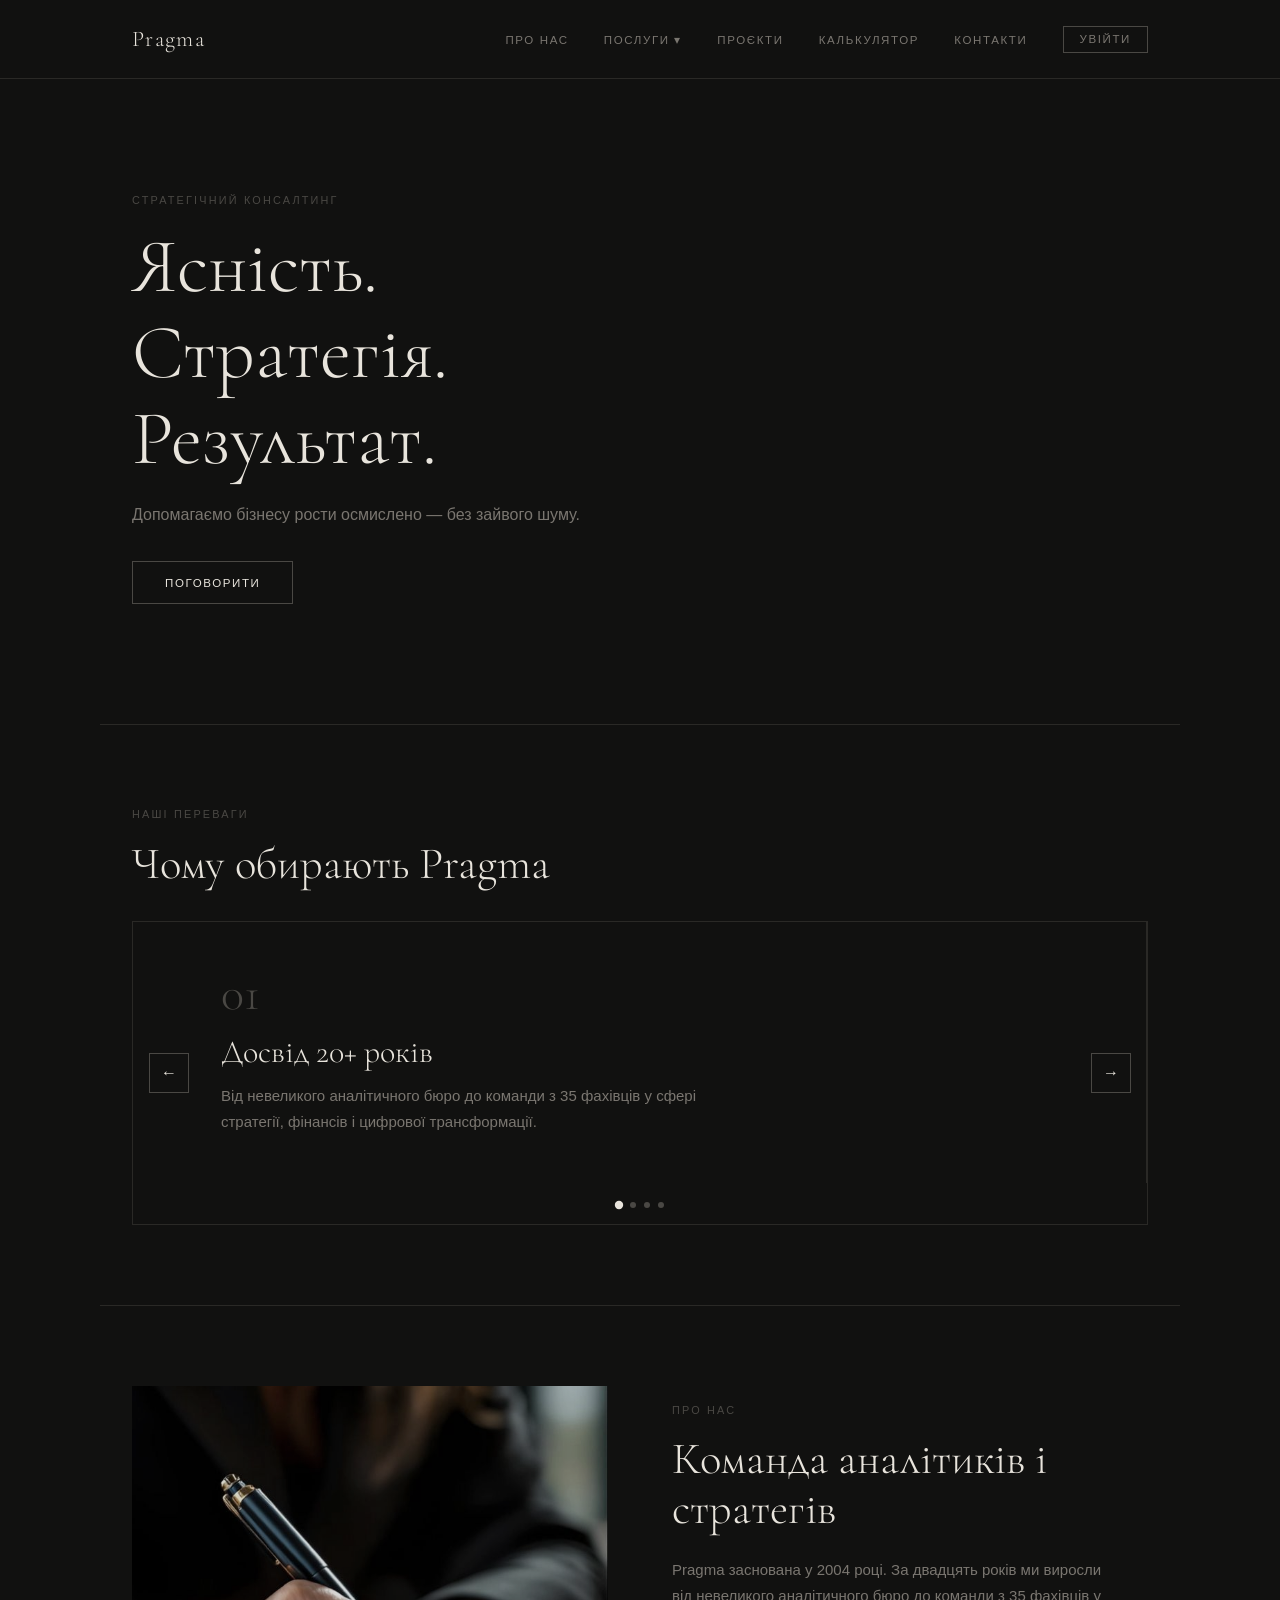
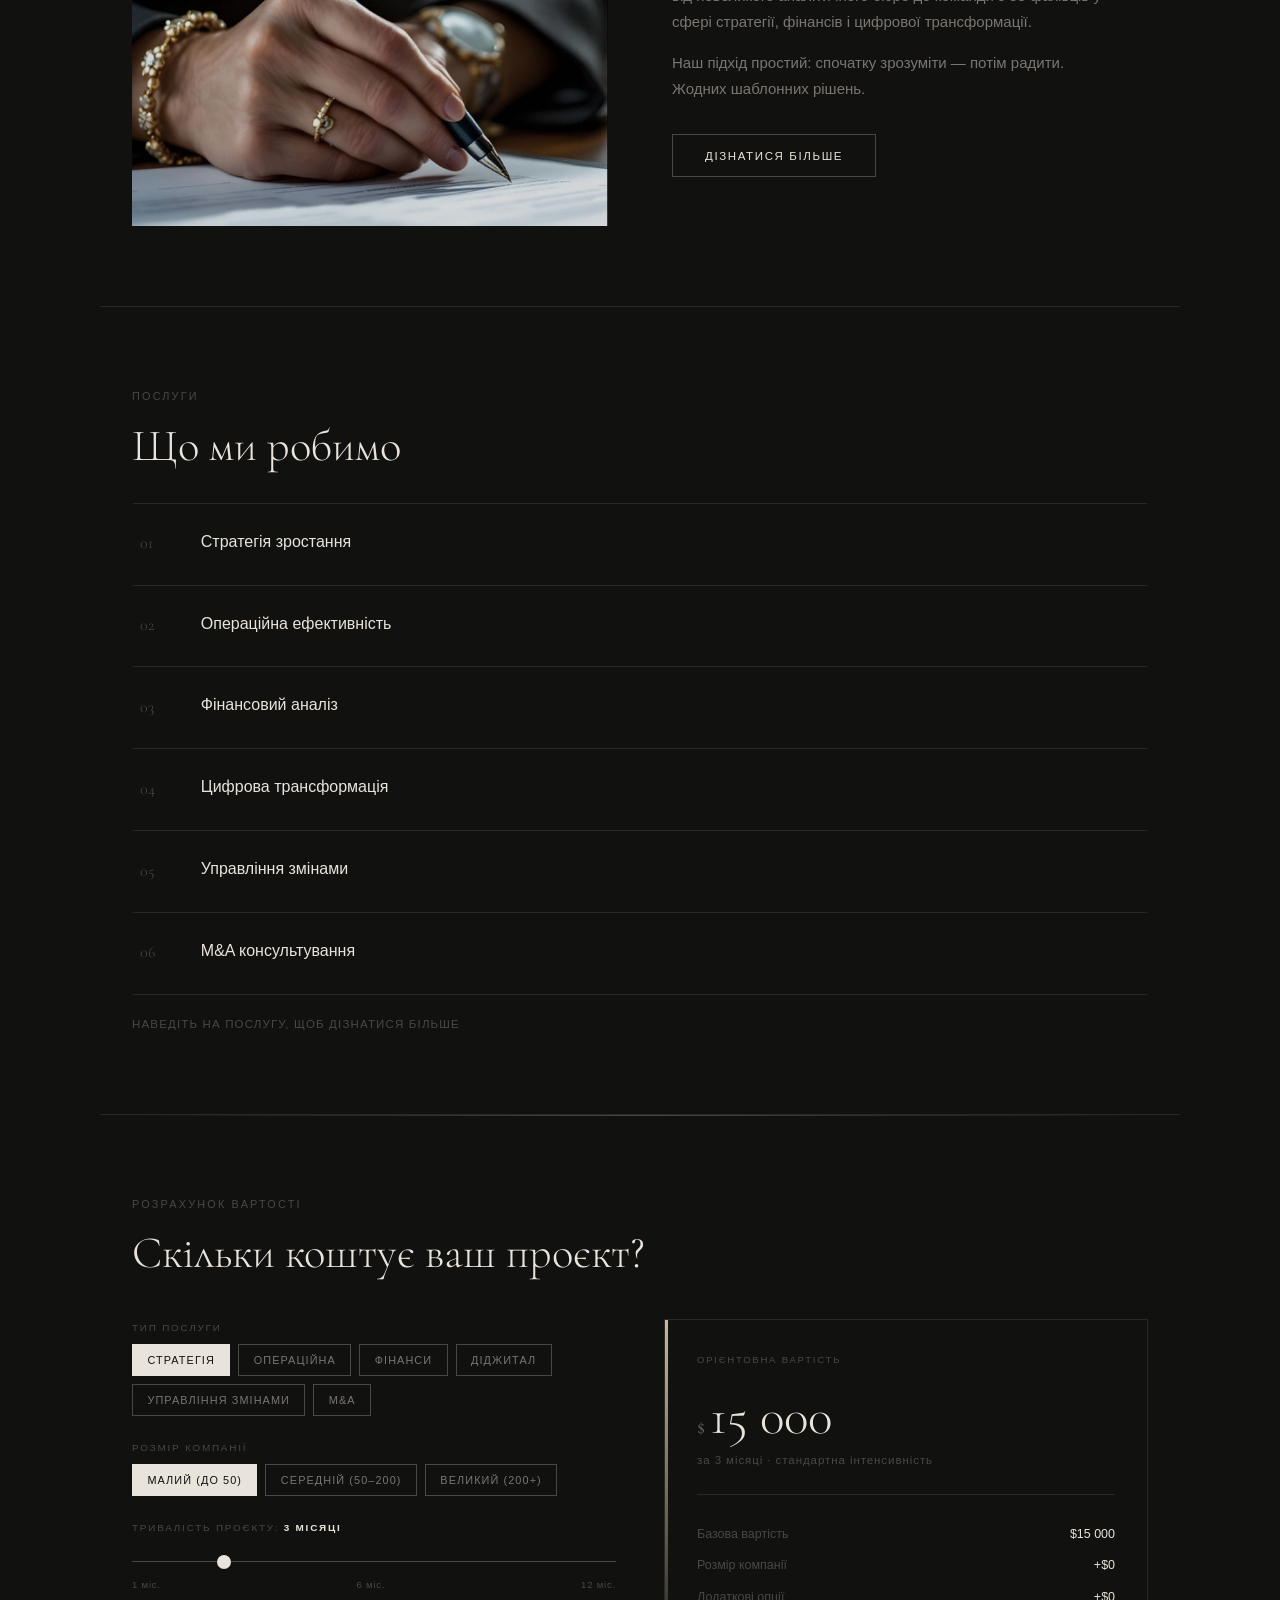
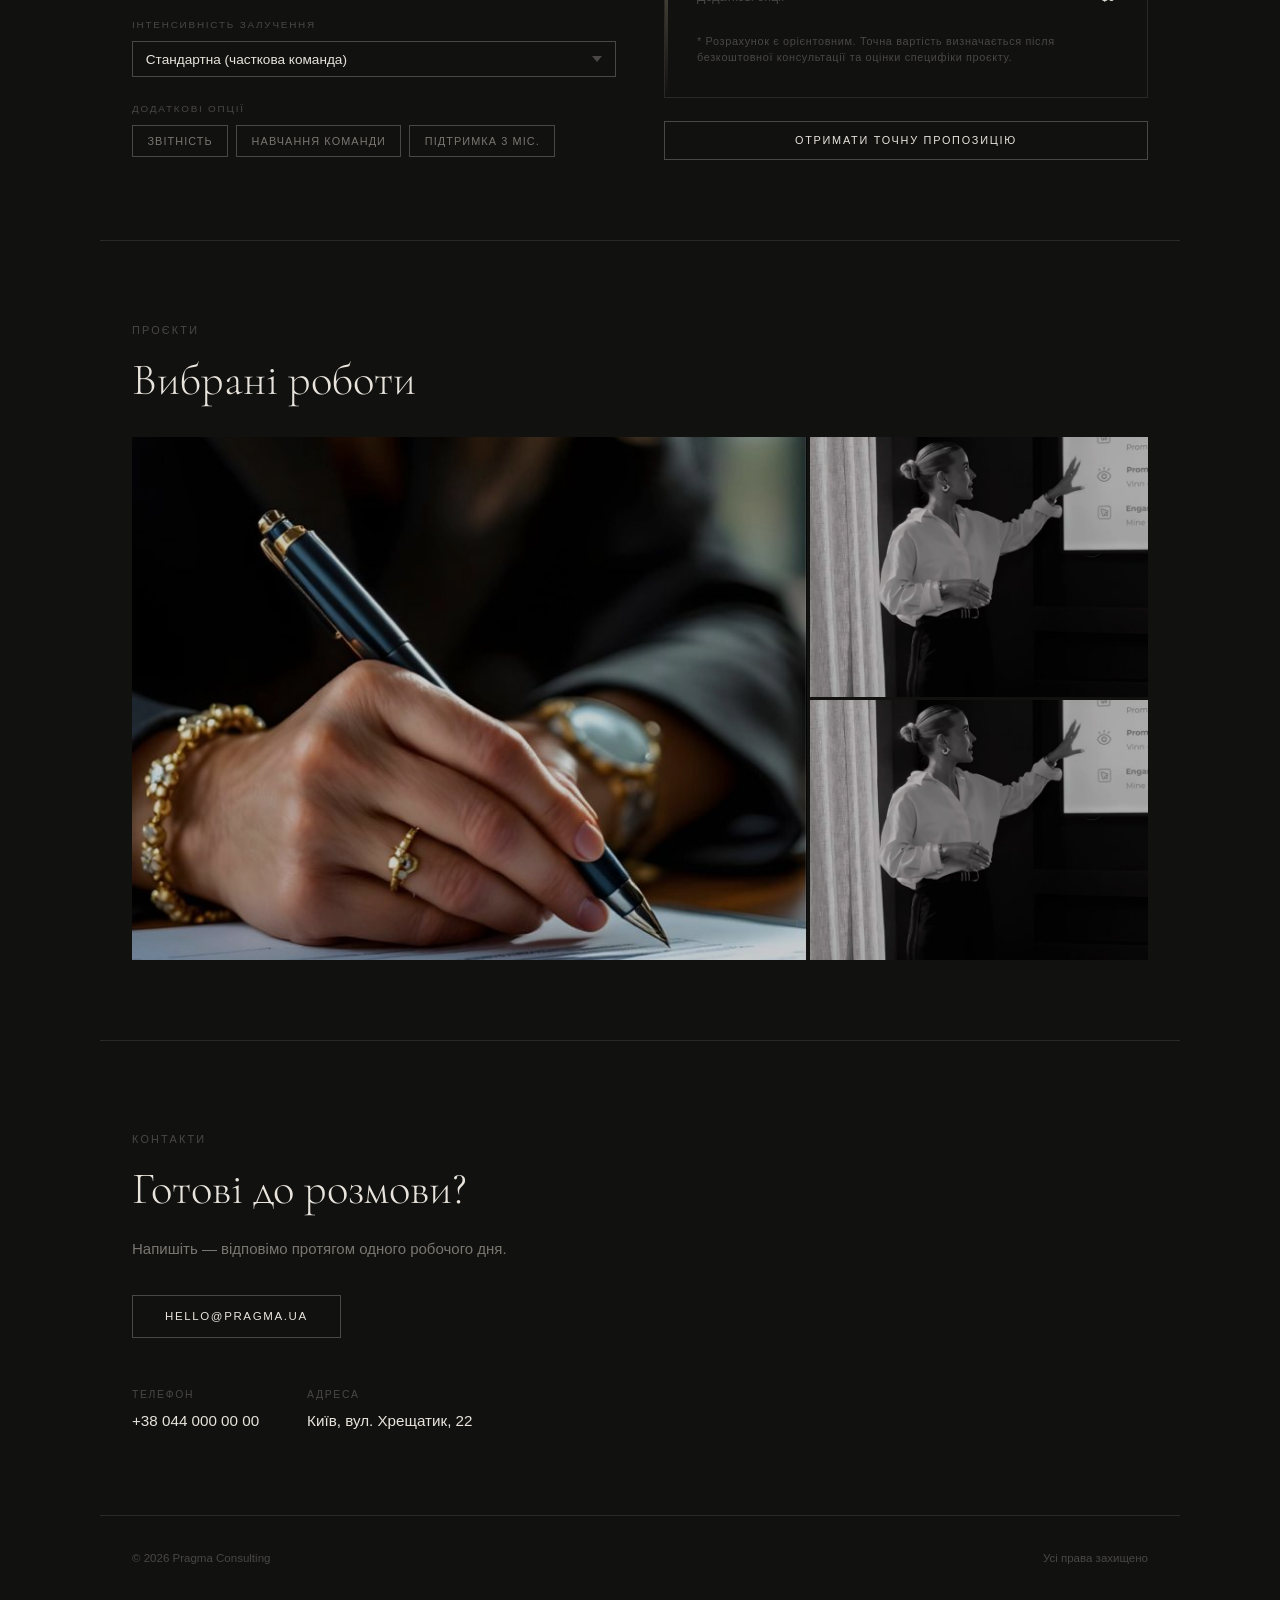
==== commit 25b474b5: "new pages" ====
--- a/index.html
+++ b/index.html
@@ -1,4 +1,4 @@
-<<<<<<< HEAD
+
 <!DOCTYPE html>
 <html lang="uk">
 <head>
@@ -19,32 +19,33 @@
     <span class="logo" data-scroll="home">Pragma</span>
     <ul class="nav-list">
       <li><span data-scroll="about">Про нас</span></li>
-
+      
       <li class="has-sub">
-        <span>Послуги ▾</span>
-        <ul class="submenu">
-          <li class="has-sub">
-            <span>Стратегія ▸</span>
-            <ul class="submenu submenu--right">
-              <li><span data-scroll="services">Аналіз ринку</span></li>
-              <li><span data-scroll="services">Довгостроковий план</span></li>
-            </ul>
-          </li>
-          <li class="has-sub">
-            <span>Фінанси ▸</span>
-            <ul class="submenu submenu--right">
-              <li><span data-scroll="services">Моделювання сценаріїв</span></li>
-              <li><span data-scroll="services">Оцінка бізнесу</span></li>
-            </ul>
-          </li>
-          <li><span data-scroll="services">Цифрова трансформація</span></li>
-          <li><span data-scroll="services">Управління змінами</span></li>
-        </ul>
-      </li>
+  <span>Послуги ▾</span>
+  <ul class="submenu">
+    <li class="has-sub">
+      <span>Стратегія ▸</span>
+      <ul class="submenu submenu--right">
+        <li><span data-scroll="services">Аналіз ринку</span></li>
+        <li><span data-scroll="services">Довгостроковий план</span></li>
+      </ul>
+    </li>
+    <li class="has-sub">
+      <span>Фінанси ▸</span>
+      <ul class="submenu submenu--right">
+        <li><span data-scroll="services">Моделювання сценаріїв</span></li>
+        <li><span data-scroll="services">Оцінка бізнесу</span></li>
+      </ul>
+    </li>
+    <li><span data-scroll="services">Цифрова трансформація</span></li>
+    <li><span data-scroll="services">Управління змінами</span></li>
+    <li><span onclick="window.location.href='services.html'">Усі послуги →</span></li>
+  </ul>
+</li>
 
       <li><span data-scroll="projects">Проєкти</span></li>
       <li><span data-scroll="calculator">Калькулятор</span></li>
-      <li><span data-scroll="contact">Контакти</span></li>
+      <li><span onclick="window.location.href='contacts.html'">Контакти</span></li>
 
       <!-- Auth button / user badge -->
       <li id="navAuthItem">
@@ -420,427 +421,3 @@
 
 <script src="script.js"></script>
 </body>
-=======
-<!DOCTYPE html>
-<html lang="uk">
-<head>
-  <meta charset="UTF-8" />
-  <meta name="viewport" content="width=device-width, initial-scale=1.0" />
-  <title>Pragma — Консалтинг</title>
-
-  <link rel="preconnect" href="https://fonts.googleapis.com" />
-  <link href="https://fonts.googleapis.com/css2?family=Cormorant+Garamond:ital,wght@0,300;0,400;1,300&display=swap" rel="stylesheet" />
-  <link rel="stylesheet" href="style.css" />
-</head>
-<body>
-
-
-<!-- ─── HEADER ─── -->
-<header>
-  <nav>
-    <span class="logo" data-scroll="home">Pragma</span>
-    <ul class="nav-list">
-      <li><span data-scroll="about">Про нас</span></li>
-
-      <li class="has-sub">
-        <span>Послуги ▾</span>
-        <ul class="submenu">
-          <li class="has-sub">
-            <span>Стратегія ▸</span>
-            <ul class="submenu submenu--right">
-              <li><span data-scroll="services">Аналіз ринку</span></li>
-              <li><span data-scroll="services">Довгостроковий план</span></li>
-            </ul>
-          </li>
-          <li class="has-sub">
-            <span>Фінанси ▸</span>
-            <ul class="submenu submenu--right">
-              <li><span data-scroll="services">Моделювання сценаріїв</span></li>
-              <li><span data-scroll="services">Оцінка бізнесу</span></li>
-            </ul>
-          </li>
-          <li><span data-scroll="services">Цифрова трансформація</span></li>
-          <li><span data-scroll="services">Управління змінами</span></li>
-        </ul>
-      </li>
-
-      <li><span data-scroll="projects">Проєкти</span></li>
-      <li><span data-scroll="calculator">Калькулятор</span></li>
-      <li><span data-scroll="contact">Контакти</span></li>
-
-      <!-- Auth button / user badge -->
-      <li id="navAuthItem">
-        <span class="nav-auth-btn" id="navAuthBtn">Увійти</span>
-      </li>
-      <li id="navUserItem" style="display:none;">
-        <div class="user-badge" id="userBadge">
-          <div class="avatar" id="userAvatar">—</div>
-          <span id="userNameLabel">—</span>
-          <span class="logout-btn" id="logoutBtn">Вийти</span>
-        </div>
-      </li>
-    </ul>
-  </nav>
-</header>
-
-
-<main>
-
-  <!-- ─── HERO ─── -->
-  <section class="hero" id="home">
-    <p class="eyebrow">Стратегічний консалтинг</p>
-    <h1>Ясність.<br>Стратегія.<br>Результат.</h1>
-    <p class="hero-sub">Допомагаємо бізнесу рости осмислено — без зайвого шуму.</p>
-    <span class="btn" id="heroBtn"><span>Поговорити</span></span>
-  </section>
-
-
-  <!-- ─── SLIDER ─── -->
-  <section class="slider-section" id="slider">
-    <p class="eyebrow">Наші переваги</p>
-    <h2 id="sliderTitle">Чому обирають Pragma</h2>
-
-    <div class="slider">
-      <div class="slider-track" id="sliderTrack">
-        <div class="slide">
-          <span class="slide-num">01</span>
-          <h3>Досвід 20+ років</h3>
-          <p>Від невеликого аналітичного бюро до команди з 35 фахівців у сфері стратегії, фінансів і цифрової трансформації.</p>
-        </div>
-        <div class="slide">
-          <span class="slide-num">02</span>
-          <h3>Індивідуальний підхід</h3>
-          <p>Жодних шаблонних рішень. Ми спочатку розуміємо бізнес клієнта — і лише потім радимо.</p>
-        </div>
-        <div class="slide">
-          <span class="slide-num">03</span>
-          <h3>Вимірювані результати</h3>
-          <p>Кожен проєкт має чіткі KPI. Ми відповідаємо за результат, а не лише за процес.</p>
-        </div>
-        <div class="slide">
-          <span class="slide-num">04</span>
-          <h3>Команда експертів</h3>
-          <p>Стратеги, фінансові аналітики та технологічні консультанти — в одній команді.</p>
-        </div>
-      </div>
-
-      <button class="slider-btn slider-btn--prev" id="sliderPrev">&#8592;</button>
-      <button class="slider-btn slider-btn--next" id="sliderNext">&#8594;</button>
-      <div class="slider-dots" id="sliderDots"></div>
-    </div>
-  </section>
-
-
-  <!-- ─── ABOUT ─── -->
-  <section class="about" id="about">
-    <img src="images/download.jpg" alt="Офіс Pragma" />
-    <div>
-      <p class="eyebrow">Про нас</p>
-      <h2>Команда аналітиків і стратегів</h2>
-      <p id="aboutText">Pragma заснована у 2004 році. За двадцять років ми виросли від невеликого аналітичного бюро до команди з 35 фахівців у сфері стратегії, фінансів і цифрової трансформації.</p>
-      <p>Наш підхід простий: спочатку зрозуміти — потім радити. Жодних шаблонних рішень.</p>
-      <span class="btn btn--ghost" id="moreBtn"><span>Дізнатися більше</span></span>
-      <p class="about-extra hidden" id="aboutExtra">Ми працювали з понад 200 компаніями по всій Україні та Центральній Європі. Наші клієнти — від стартапів до публічних корпорацій. Головний принцип: довгострокове партнерство, а не разова послуга.</p>
-    </div>
-  </section>
-
-
-  <!-- ─── SERVICES ─── -->
-  <section class="services" id="services">
-    <p class="eyebrow">Послуги</p>
-    <h2>Що ми робимо</h2>
-    <ul class="service-list">
-      <li data-desc="Аналіз ринку, пошук точок росту, довгостроковий план.">
-        <span>01</span><div><strong>Стратегія зростання</strong></div>
-      </li>
-      <li data-desc="Оптимізація процесів і зниження витрат без втрати якості.">
-        <span>02</span><div><strong>Операційна ефективність</strong></div>
-      </li>
-      <li data-desc="Моделювання сценаріїв, оцінка бізнесу, підготовка до інвестицій.">
-        <span>03</span><div><strong>Фінансовий аналіз</strong></div>
-      </li>
-      <li data-desc="Автоматизація, нові бізнес-моделі, технологічний аудит.">
-        <span>04</span><div><strong>Цифрова трансформація</strong></div>
-      </li>
-      <li data-desc="Підтримка команди під час організаційних перетворень.">
-        <span>05</span><div><strong>Управління змінами</strong></div>
-      </li>
-      <li data-desc="Due diligence, оцінка ризиків, пост-злиттєва інтеграція.">
-        <span>06</span><div><strong>M&amp;A консультування</strong></div>
-      </li>
-    </ul>
-    <p class="service-hint" id="serviceHint">Наведіть на послугу, щоб дізнатися більше</p>
-  </section>
-
-
-  <!-- ═══════════════════════════════════════════
-       CALCULATOR — Лаб. №4: Розрахункова форма
-  ═══════════════════════════════════════════ -->
-  <section class="calculator" id="calculator">
-    <p class="eyebrow">Розрахунок вартості</p>
-    <h2>Скільки коштує ваш проєкт?</h2>
-
-    <div class="calc-grid">
-
-      <!-- ─ Left: inputs ─ -->
-      <div class="calc-form-side">
-
-        <!-- 1. Service type -->
-        <div>
-          <span class="calc-label">Тип послуги</span>
-          <div class="chip-group" id="chipService">
-            <div class="chip selected" data-val="strategy">Стратегія</div>
-            <div class="chip" data-val="operations">Операційна</div>
-            <div class="chip" data-val="finance">Фінанси</div>
-            <div class="chip" data-val="digital">Діджитал</div>
-            <div class="chip" data-val="change">Управління змінами</div>
-            <div class="chip" data-val="ma">M&amp;A</div>
-          </div>
-        </div>
-
-        <!-- 2. Company size -->
-        <div>
-          <span class="calc-label">Розмір компанії</span>
-          <div class="chip-group" id="chipSize">
-            <div class="chip selected" data-val="small">Малий (до 50)</div>
-            <div class="chip" data-val="medium">Середній (50–200)</div>
-            <div class="chip" data-val="large">Великий (200+)</div>
-          </div>
-        </div>
-
-        <!-- 3. Duration slider -->
-        <div>
-          <span class="calc-label">Тривалість проєкту: <strong id="durationLabel" style="color:var(--text)">3 місяці</strong></span>
-          <div class="range-wrap">
-            <input type="range" class="calc-range" id="durationRange" min="1" max="12" value="3" step="1" />
-            <div class="range-labels"><span>1 міс.</span><span>6 міс.</span><span>12 міс.</span></div>
-          </div>
-        </div>
-
-        <!-- 4. Intensity select -->
-        <div>
-          <span class="calc-label">Інтенсивність залучення</span>
-          <select class="calc-select" id="intensitySelect">
-            <option value="light">Легка (консультації)</option>
-            <option value="standard" selected>Стандартна (часткова команда)</option>
-            <option value="full">Повне залучення (виділена команда)</option>
-          </select>
-        </div>
-
-        <!-- 5. Options -->
-        <div>
-          <span class="calc-label">Додаткові опції</span>
-          <div class="chip-group" id="chipOptions">
-            <div class="chip" data-val="reporting">Звітність</div>
-            <div class="chip" data-val="training">Навчання команди</div>
-            <div class="chip" data-val="support">Підтримка 3 міс.</div>
-          </div>
-        </div>
-
-      </div>
-
-      <!-- ─ Right: result ─ -->
-      <div class="calc-result-side">
-        <div class="result-card">
-          <div>
-            <p class="result-eyebrow">Орієнтовна вартість</p>
-            <div class="result-price" id="resultPrice">
-              <span class="result-currency">$</span><span id="priceValue">18 000</span>
-            </div>
-            <p class="result-period" id="resultPeriod">за 3 місяці · стандартна інтенсивність</p>
-
-            <div class="result-breakdown" id="breakdown">
-              <div class="breakdown-row">
-                <span>Базова вартість</span>
-                <span id="bdBase">$15 000</span>
-              </div>
-              <div class="breakdown-row">
-                <span>Розмір компанії</span>
-                <span id="bdSize">+$0</span>
-              </div>
-              <div class="breakdown-row">
-                <span>Додаткові опції</span>
-                <span id="bdOptions">+$3 000</span>
-              </div>
-            </div>
-
-            <p class="result-note">* Розрахунок є орієнтовним. Точна вартість визначається після безкоштовної консультації та оцінки специфіки проєкту.</p>
-          </div>
-        </div>
-
-        <button class="calc-cta" id="calcCta"><span>Отримати точну пропозицію</span></button>
-      </div>
-
-    </div>
-  </section>
-
-
-  <!-- ─── PROJECTS ─── -->
-  <section class="projects" id="projects">
-    <p class="eyebrow">Проєкти</p>
-    <h2>Вибрані роботи</h2>
-    <div class="photo-grid">
-      <img src="images/download.jpg" alt="Проєкт 1" />
-      <img src="images/pin.jpg" alt="Проєкт 2" />
-      <img src="images/pin.jpg" alt="Проєкт 3" />
-    </div>
-  </section>
-
-
-  <!-- ─── CONTACT ─── -->
-  <section class="contact" id="contact">
-    <p class="eyebrow">Контакти</p>
-    <h2>Готові до розмови?</h2>
-    <p>Напишіть — відповімо протягом одного робочого дня.</p>
-    <span class="btn" id="contactBtn"><span>hello@pragma.ua</span></span>
-    <dl>
-      <div><dt>Телефон</dt><dd>+38 044 000 00 00</dd></div>
-      <div><dt>Адреса</dt><dd>Київ, вул. Хрещатик, 22</dd></div>
-    </dl>
-  </section>
-
-</main>
-
-<footer>
-  <span>© 2026 Pragma Consulting</span>
-  <span>Усі права захищено</span>
-</footer>
-
-
-<!-- ─── MODAL 1: Phone ─── -->
-<div class="modal" id="modal1">
-  <div class="modal-content">
-    <span class="close" data-close="modal1">&times;</span>
-    <h2>Залиште номер</h2>
-    <p>Ми зв'яжемося з вами</p>
-    <input type="tel" id="phone1" placeholder="+380XXXXXXXXX" />
-    <button id="send1">Відправити</button>
-  </div>
-</div>
-
-<!-- ─── MODAL 2: Contact ─── -->
-<div class="modal" id="modal2">
-  <div class="modal-content">
-    <span class="close" data-close="modal2">&times;</span>
-    <h2>Зв'язатися</h2>
-    <input type="text"  id="nameContact"  placeholder="ПІБ" />
-    <input type="email" id="emailContact" placeholder="Email" />
-    <input type="tel"   id="phone2"       placeholder="+380XXXXXXXXX" />
-    <button id="send2">Відправити</button>
-  </div>
-</div>
-
-
-<!-- ═══════════════════════════════════════════
-     AUTH MODAL — Лаб. №4: Реєстрація / Авторизація
-═══════════════════════════════════════════ -->
-<div class="modal" id="modalAuth">
-  <div class="modal-content">
-    <span class="close" data-close="modalAuth">&times;</span>
-
-    <!-- Tab switcher -->
-    <div class="auth-tabs">
-      <div class="auth-tab active" id="tabLogin">Увійти</div>
-      <div class="auth-tab" id="tabRegister">Реєстрація</div>
-    </div>
-
-    <!-- ─ LOGIN PANEL ─ -->
-    <div class="auth-panel active" id="panelLogin">
-      <h2>З поверненням</h2>
-      <p class="auth-sub">Увійдіть до свого акаунту Pragma</p>
-
-      <div class="field-group">
-        <label for="loginEmail">Email</label>
-        <input type="email" id="loginEmail" placeholder="you@example.com" autocomplete="email" />
-      </div>
-
-      <div class="field-group">
-        <label for="loginPassword">Пароль</label>
-        <div class="password-wrap">
-          <input type="password" id="loginPassword" placeholder="••••••••" autocomplete="current-password" />
-          <span class="eye-toggle" id="eyeLogin">👁</span>
-        </div>
-      </div>
-
-      <div class="remember-row">
-        <input type="checkbox" id="rememberMe" />
-        <label for="rememberMe">Запам'ятати мене</label>
-        <span class="forgot-link" id="forgotLink">Забули пароль?</span>
-      </div>
-
-      <button class="auth-submit" id="loginSubmit">Увійти</button>
-
-      <div class="auth-divider"><span>або</span></div>
-
-      <p class="auth-switch">
-        Ще немає акаунту?
-        <span class="auth-switch-link" id="switchToRegister">Зареєструватися</span>
-      </p>
-    </div>
-
-    <!-- ─ REGISTER PANEL ─ -->
-    <div class="auth-panel" id="panelRegister">
-      <h2>Створіть акаунт</h2>
-      <p class="auth-sub">Отримайте доступ до персональних пропозицій</p>
-
-      <div class="field-row">
-        <div class="field-group">
-          <label for="regFirstName">Ім'я</label>
-          <input type="text" id="regFirstName" placeholder="Іван" autocomplete="given-name" />
-        </div>
-        <div class="field-group">
-          <label for="regLastName">Прізвище</label>
-          <input type="text" id="regLastName" placeholder="Коваленко" autocomplete="family-name" />
-        </div>
-      </div>
-
-      <div class="field-group">
-        <label for="regEmail">Email</label>
-        <input type="email" id="regEmail" placeholder="you@example.com" autocomplete="email" />
-      </div>
-
-      <div class="field-group">
-        <label for="regPhone">Телефон</label>
-        <input type="tel" id="regPhone" placeholder="+380XXXXXXXXX" autocomplete="tel" />
-      </div>
-
-      <div class="field-group">
-        <label for="regPassword">Пароль</label>
-        <div class="password-wrap">
-          <input type="password" id="regPassword" placeholder="Мінімум 8 символів" autocomplete="new-password" />
-          <span class="eye-toggle" id="eyeReg">👁</span>
-        </div>
-        <div class="strength-bar"><div class="strength-fill" id="strengthFill"></div></div>
-        <div class="strength-label" id="strengthLabel">Введіть пароль</div>
-      </div>
-
-      <div class="field-group">
-        <label for="regConfirm">Підтвердіть пароль</label>
-        <div class="password-wrap">
-          <input type="password" id="regConfirm" placeholder="Повторіть пароль" autocomplete="new-password" />
-        </div>
-      </div>
-
-      <button class="auth-submit" id="registerSubmit">Зареєструватися</button>
-
-      <p class="auth-switch">
-        Вже є акаунт?
-        <span class="auth-switch-link" id="switchToLogin">Увійти</span>
-      </p>
-    </div>
-
-    <!-- ─ SUCCESS STATE ─ -->
-    <div class="auth-success" id="authSuccess">
-      <span class="check-icon">✓</span>
-      <h3 id="successTitle">Вітаємо!</h3>
-      <p id="successMsg">Акаунт успішно створено. Ласкаво просимо до Pragma.</p>
-    </div>
-
-  </div>
-</div>
-
-
-<script src="script.js"></script>
-</body>
->>>>>>> 83cabb3569deee5144cdb6ffd1b4fecb419add8f
-</html>
